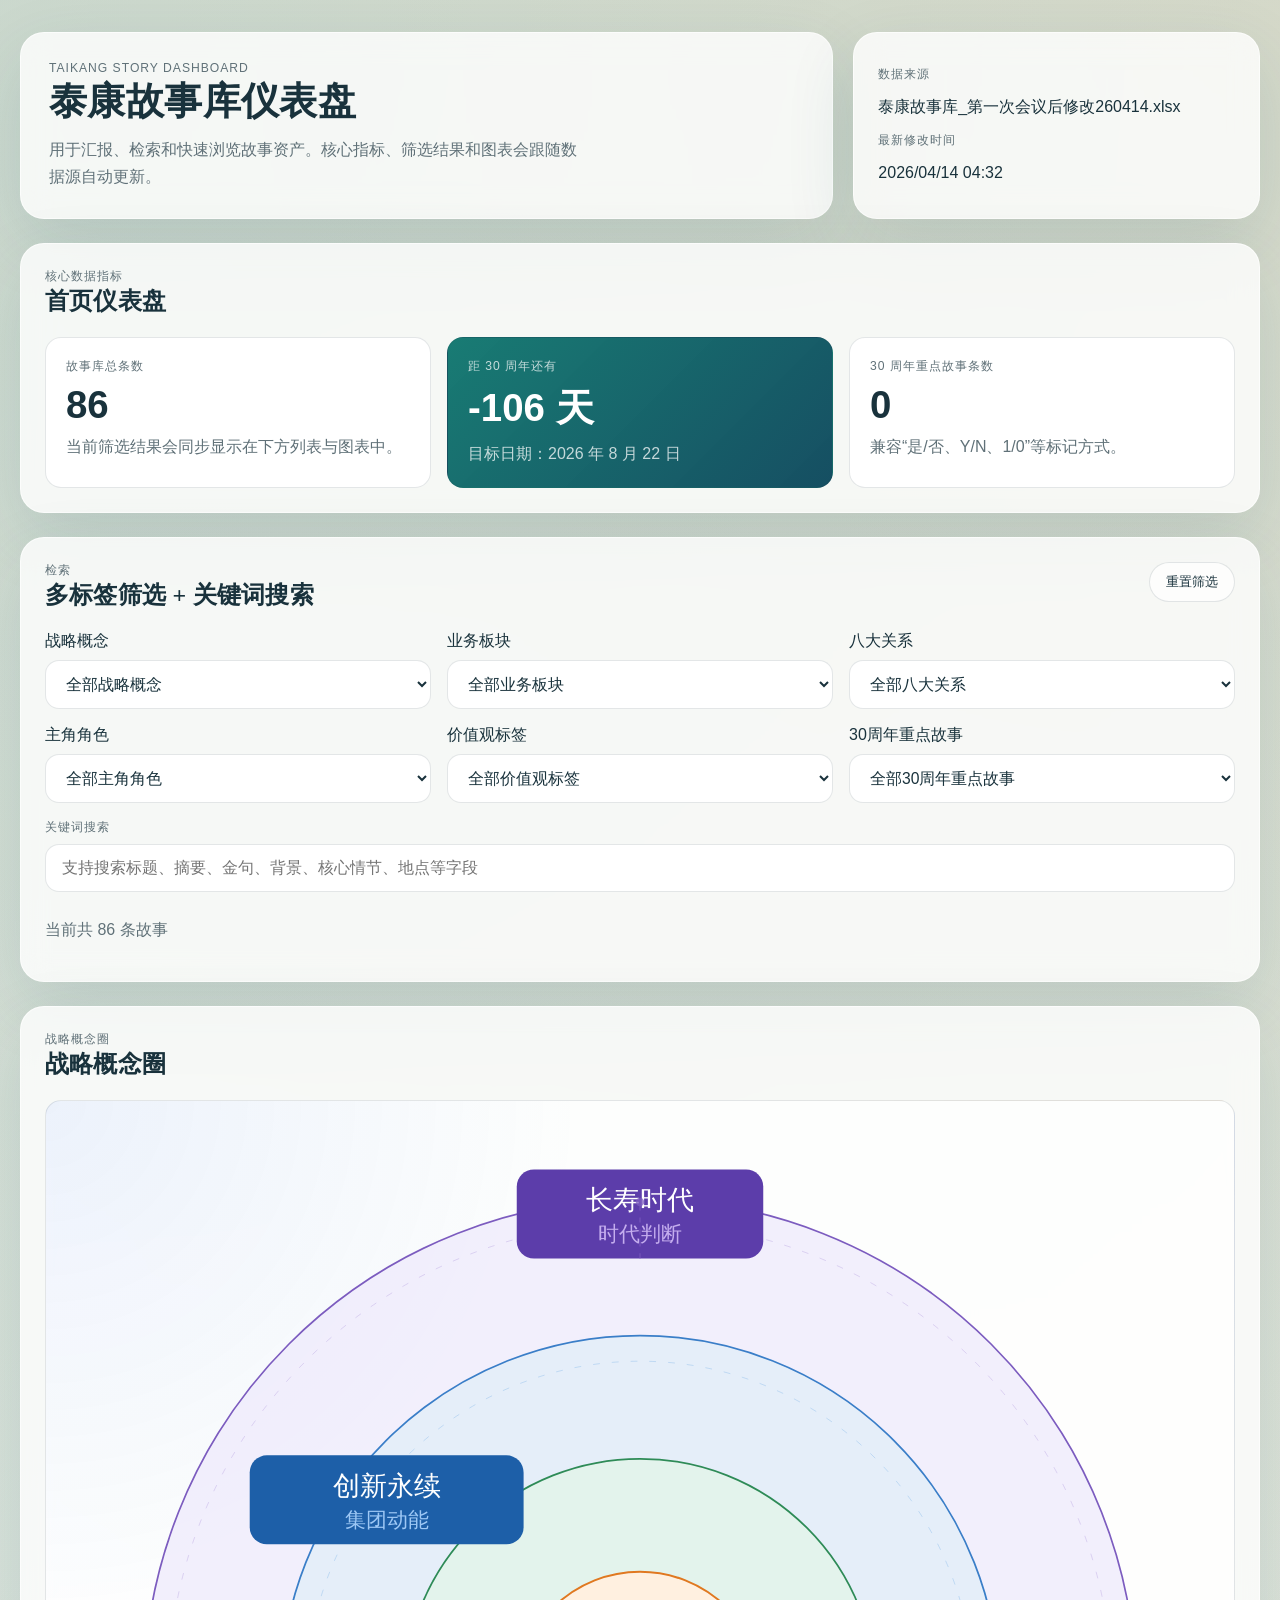
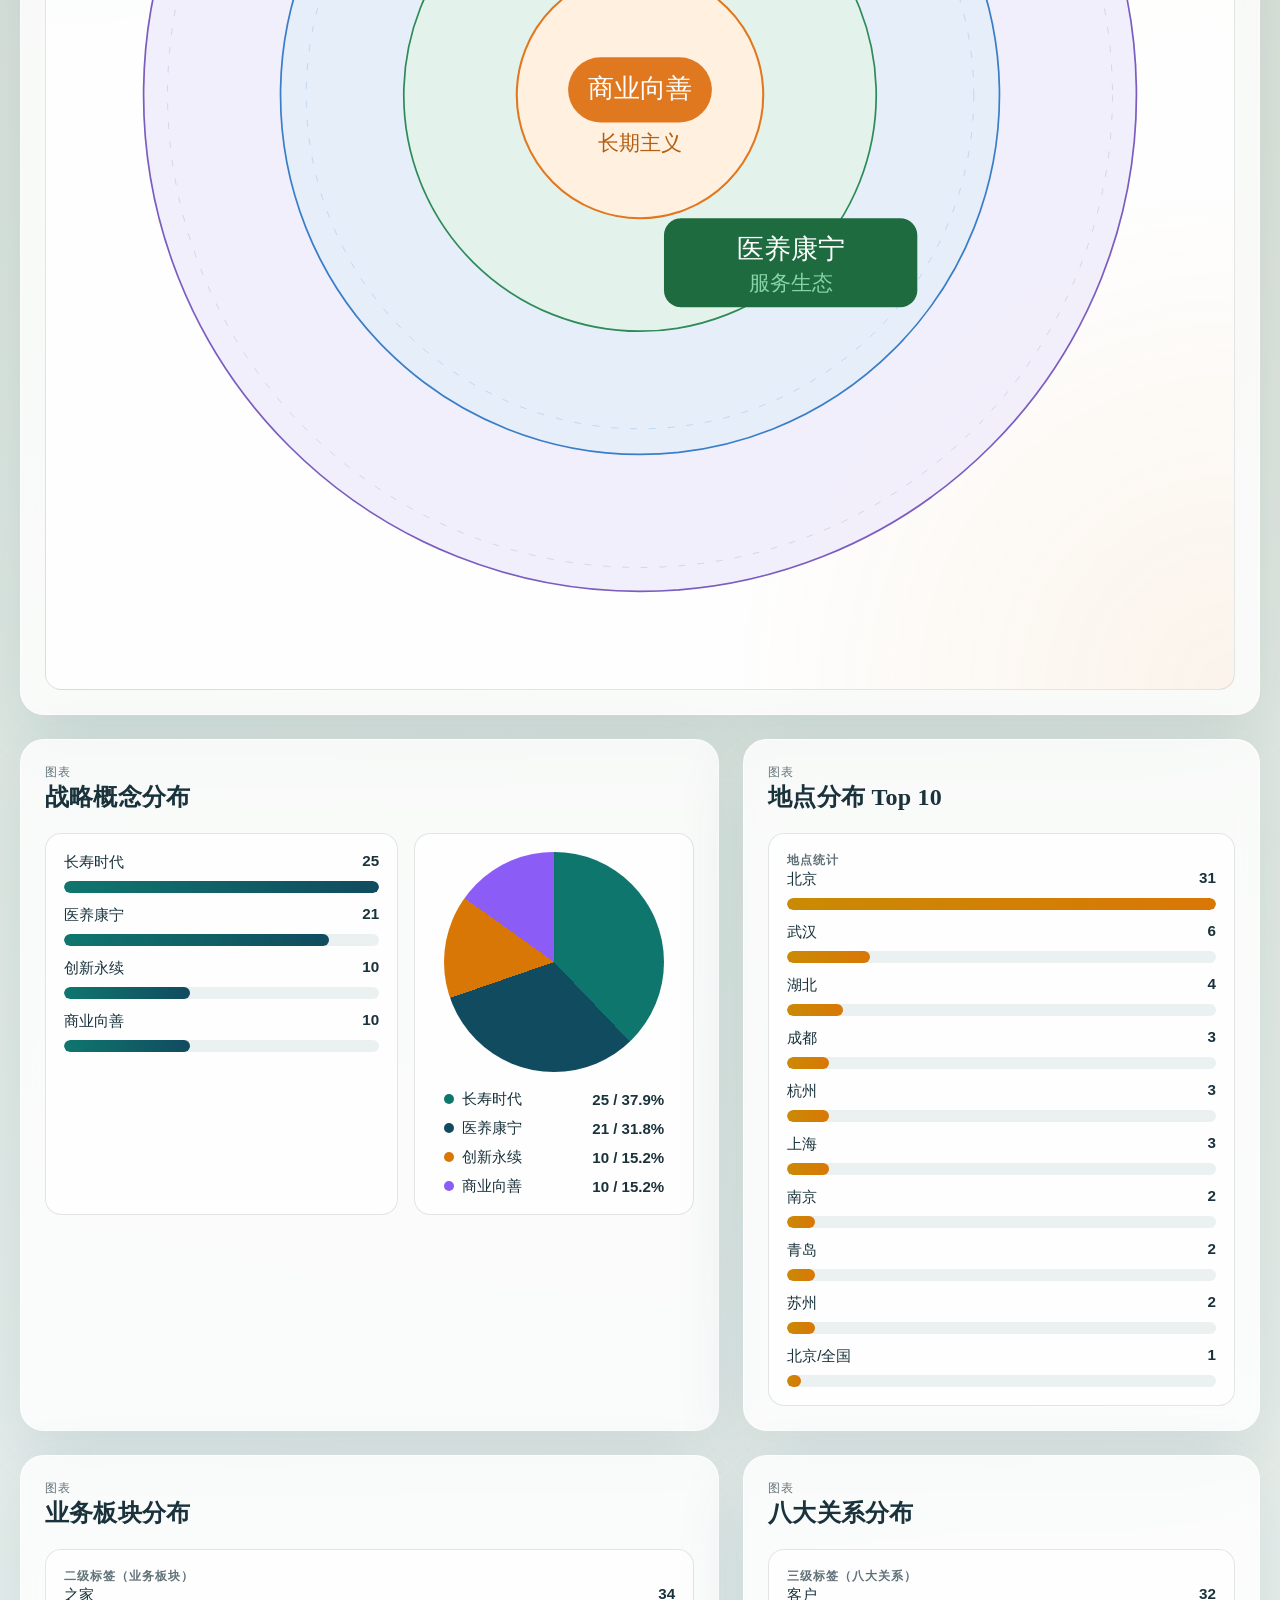
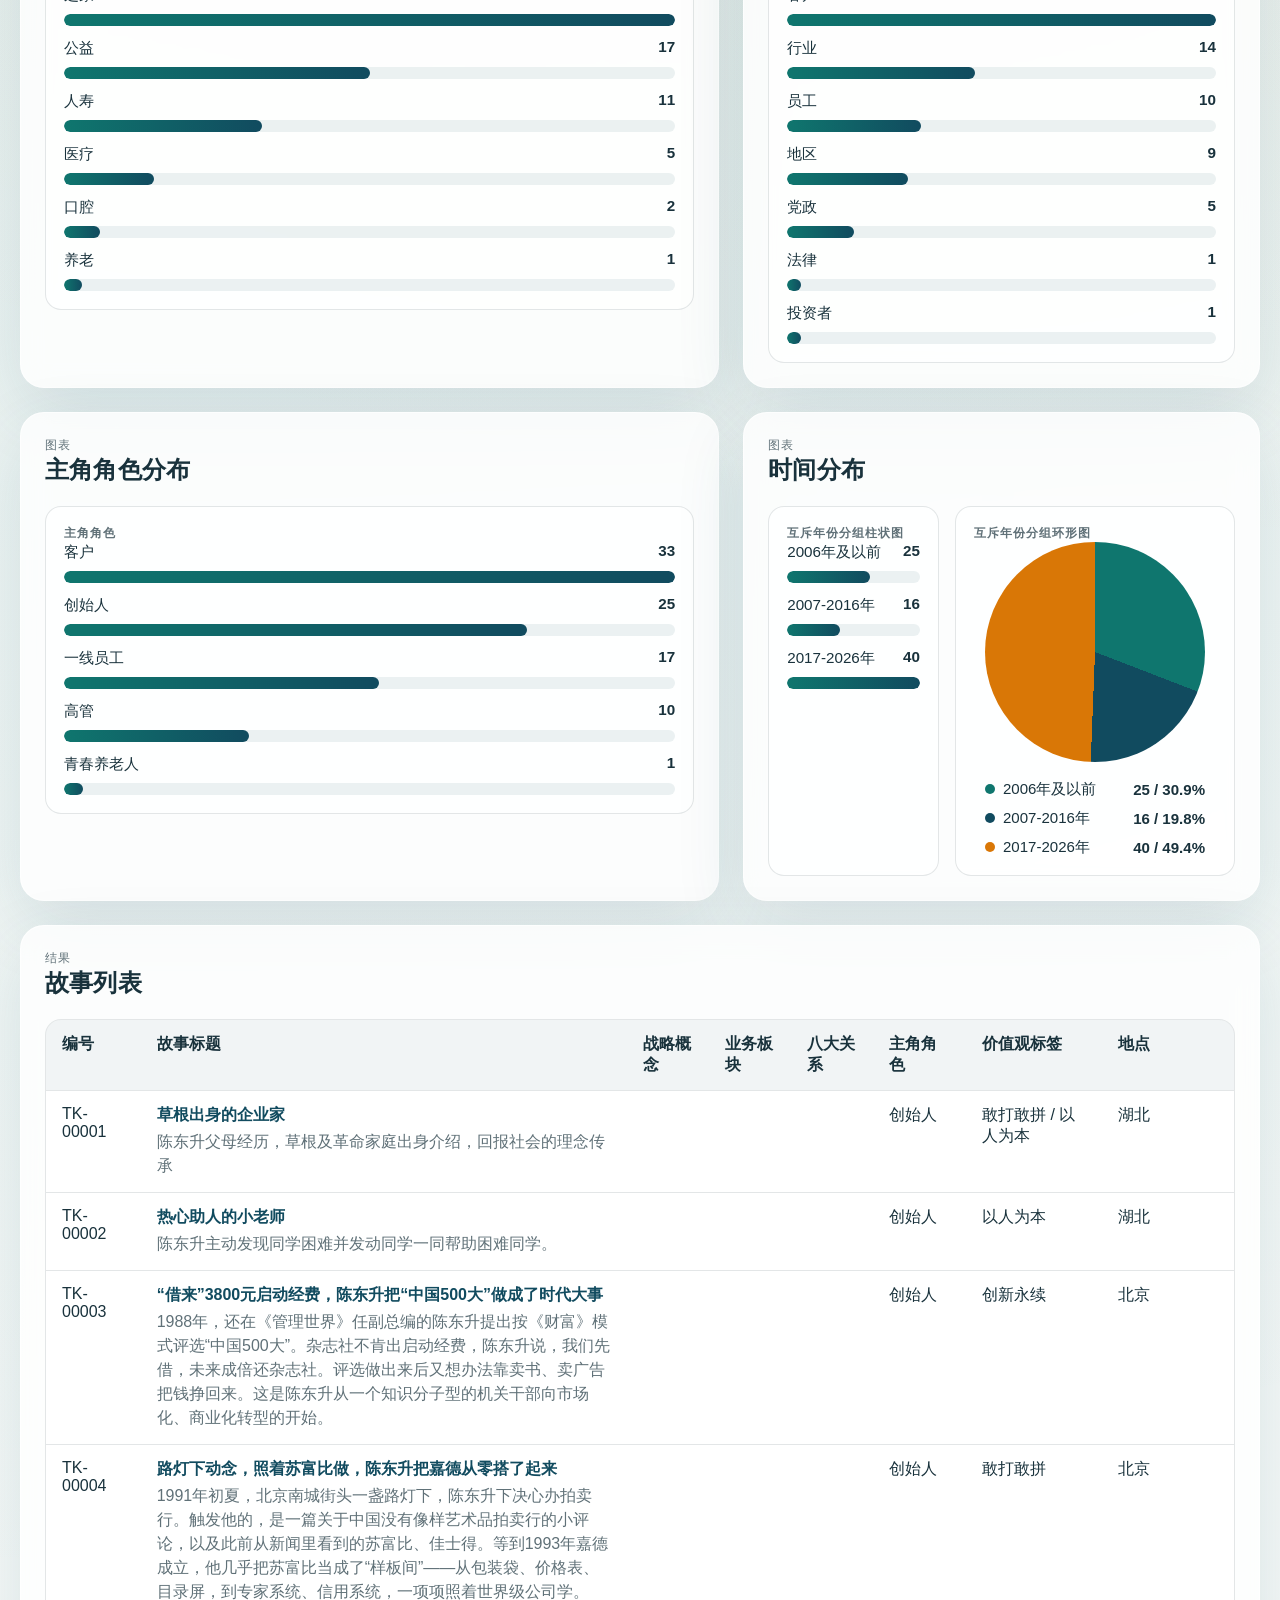
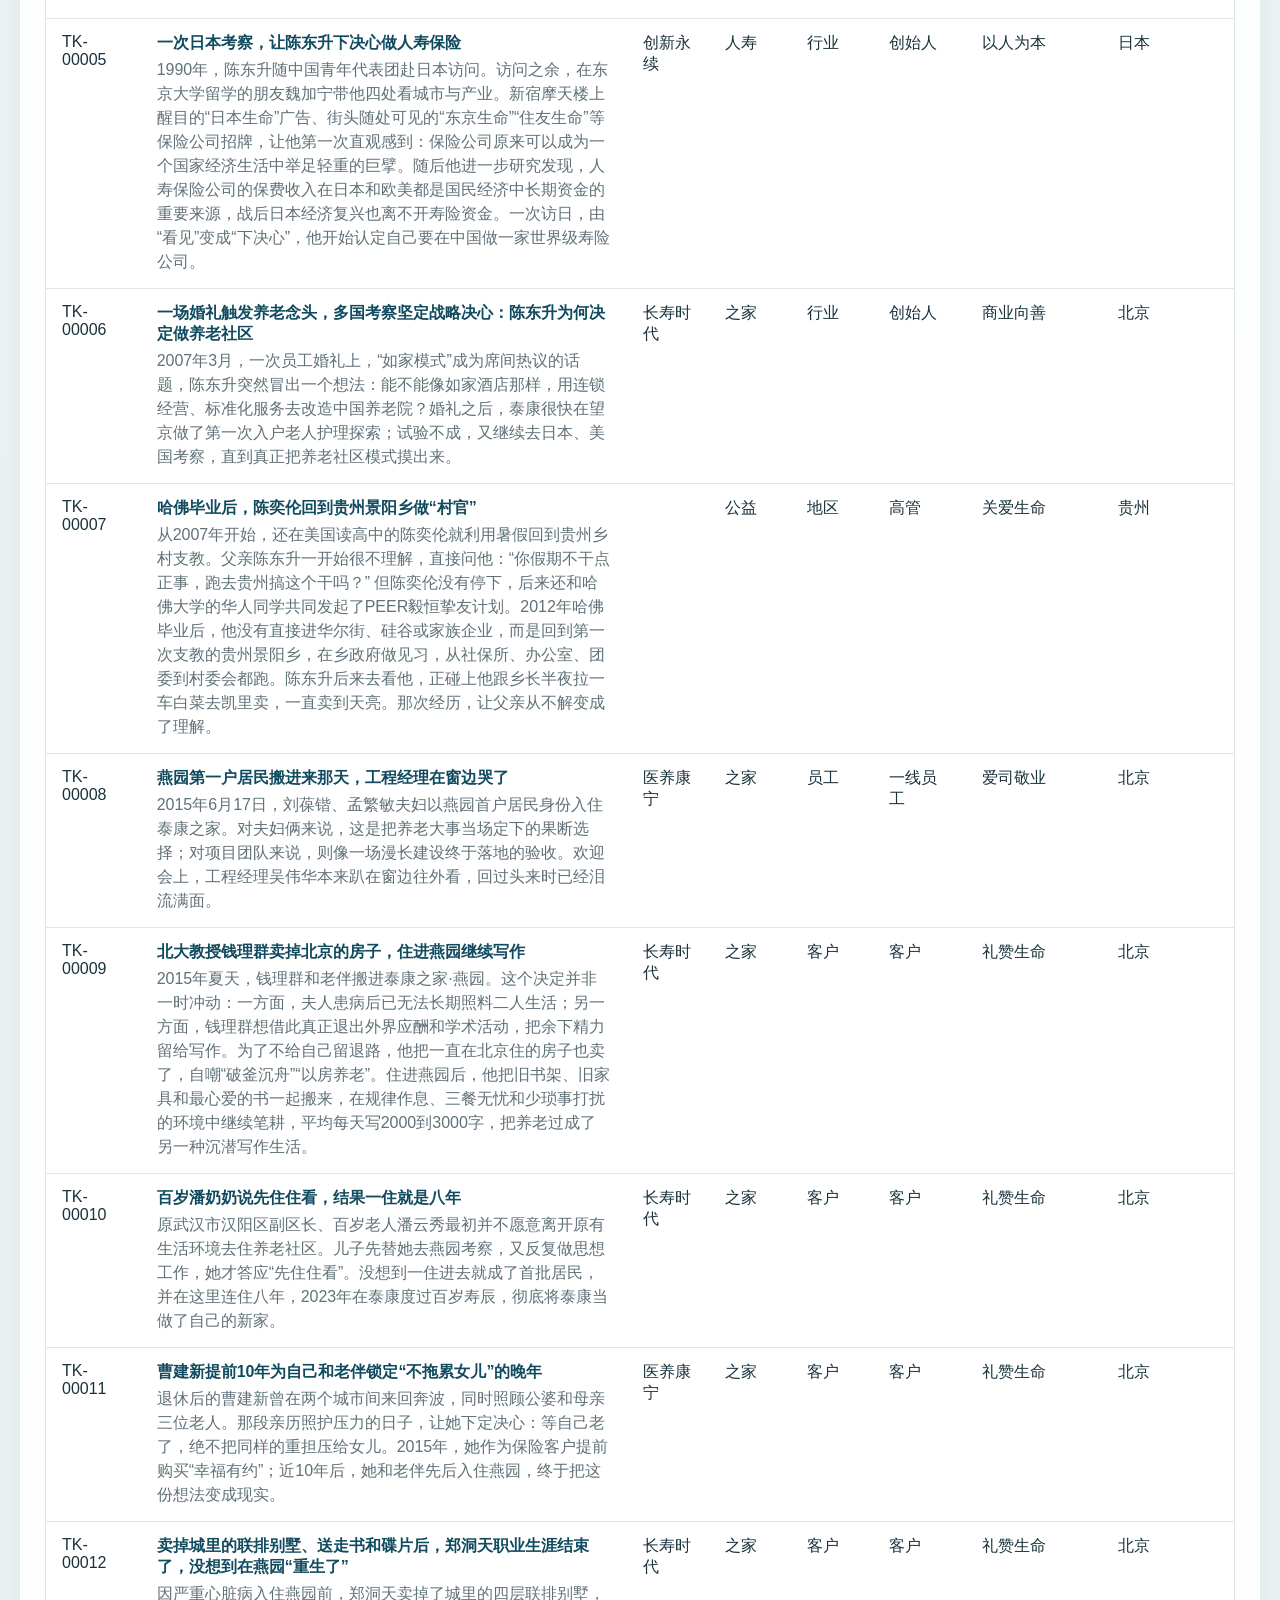
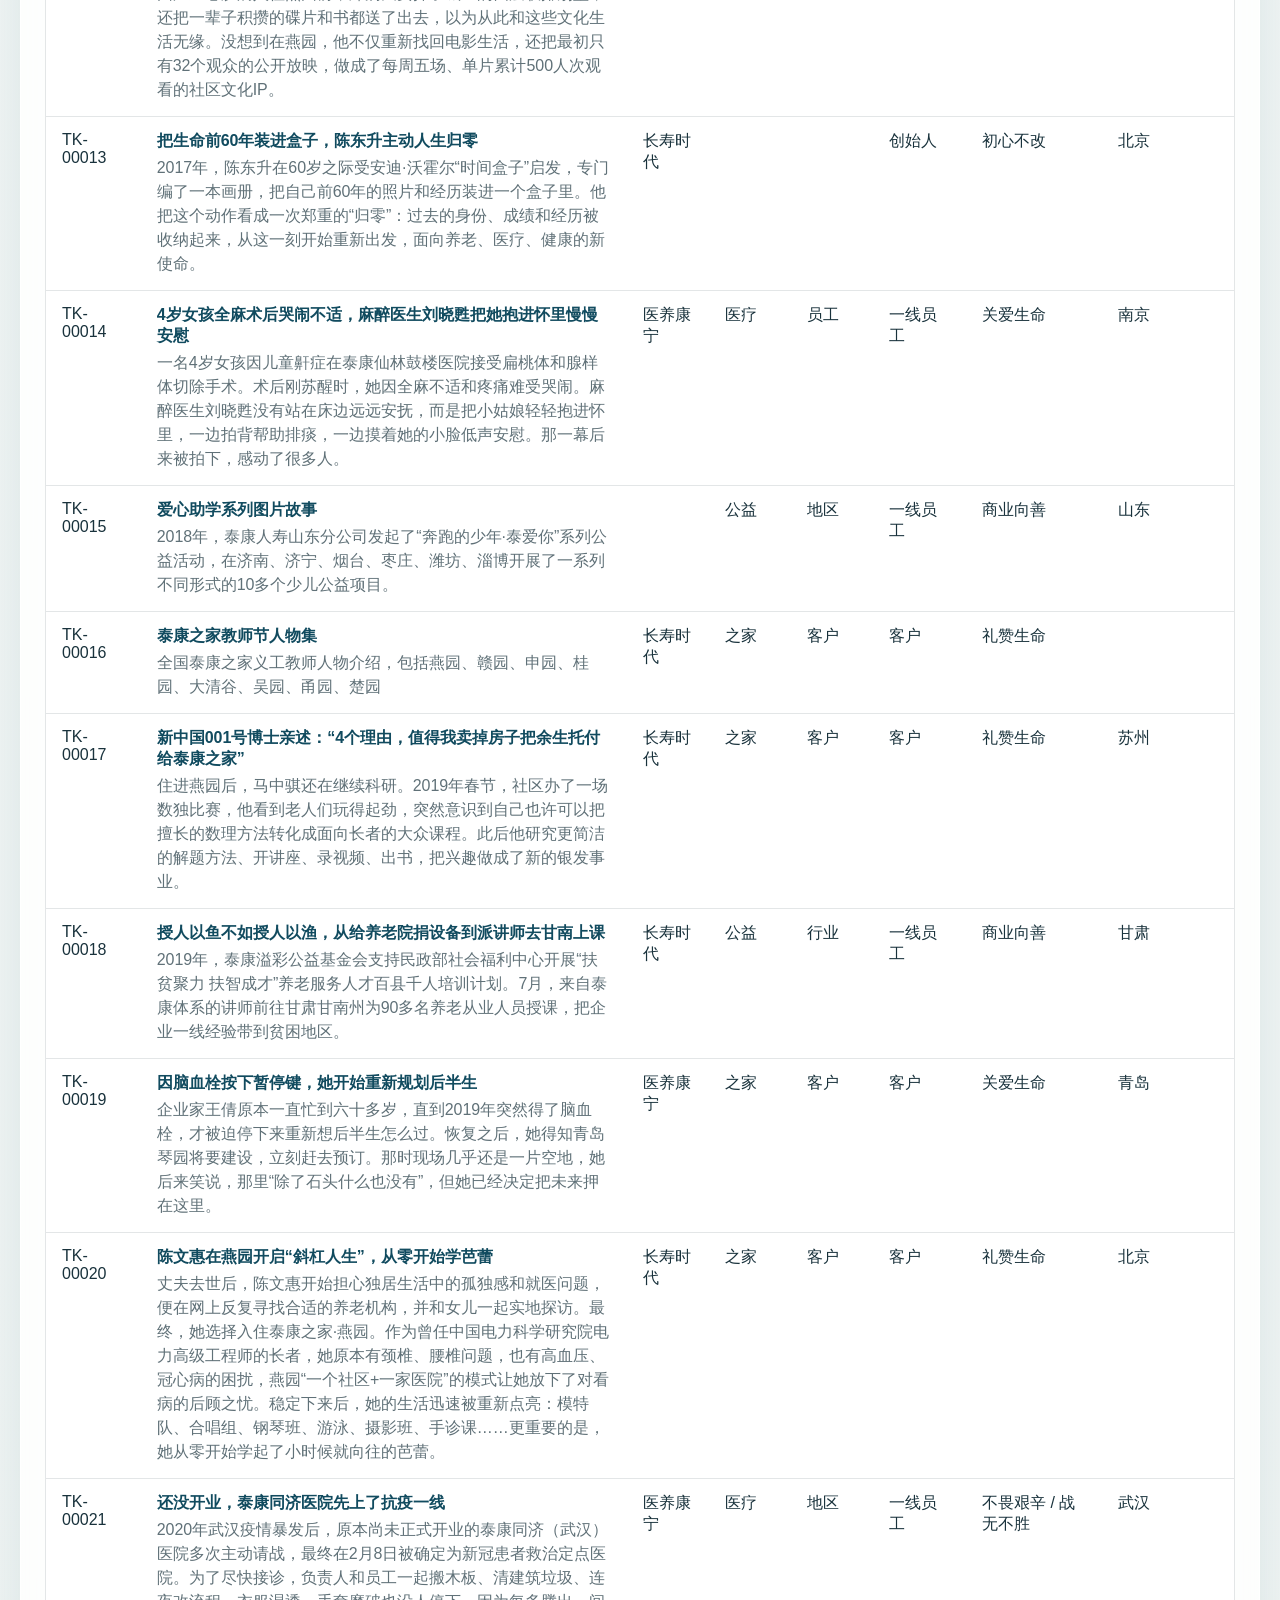
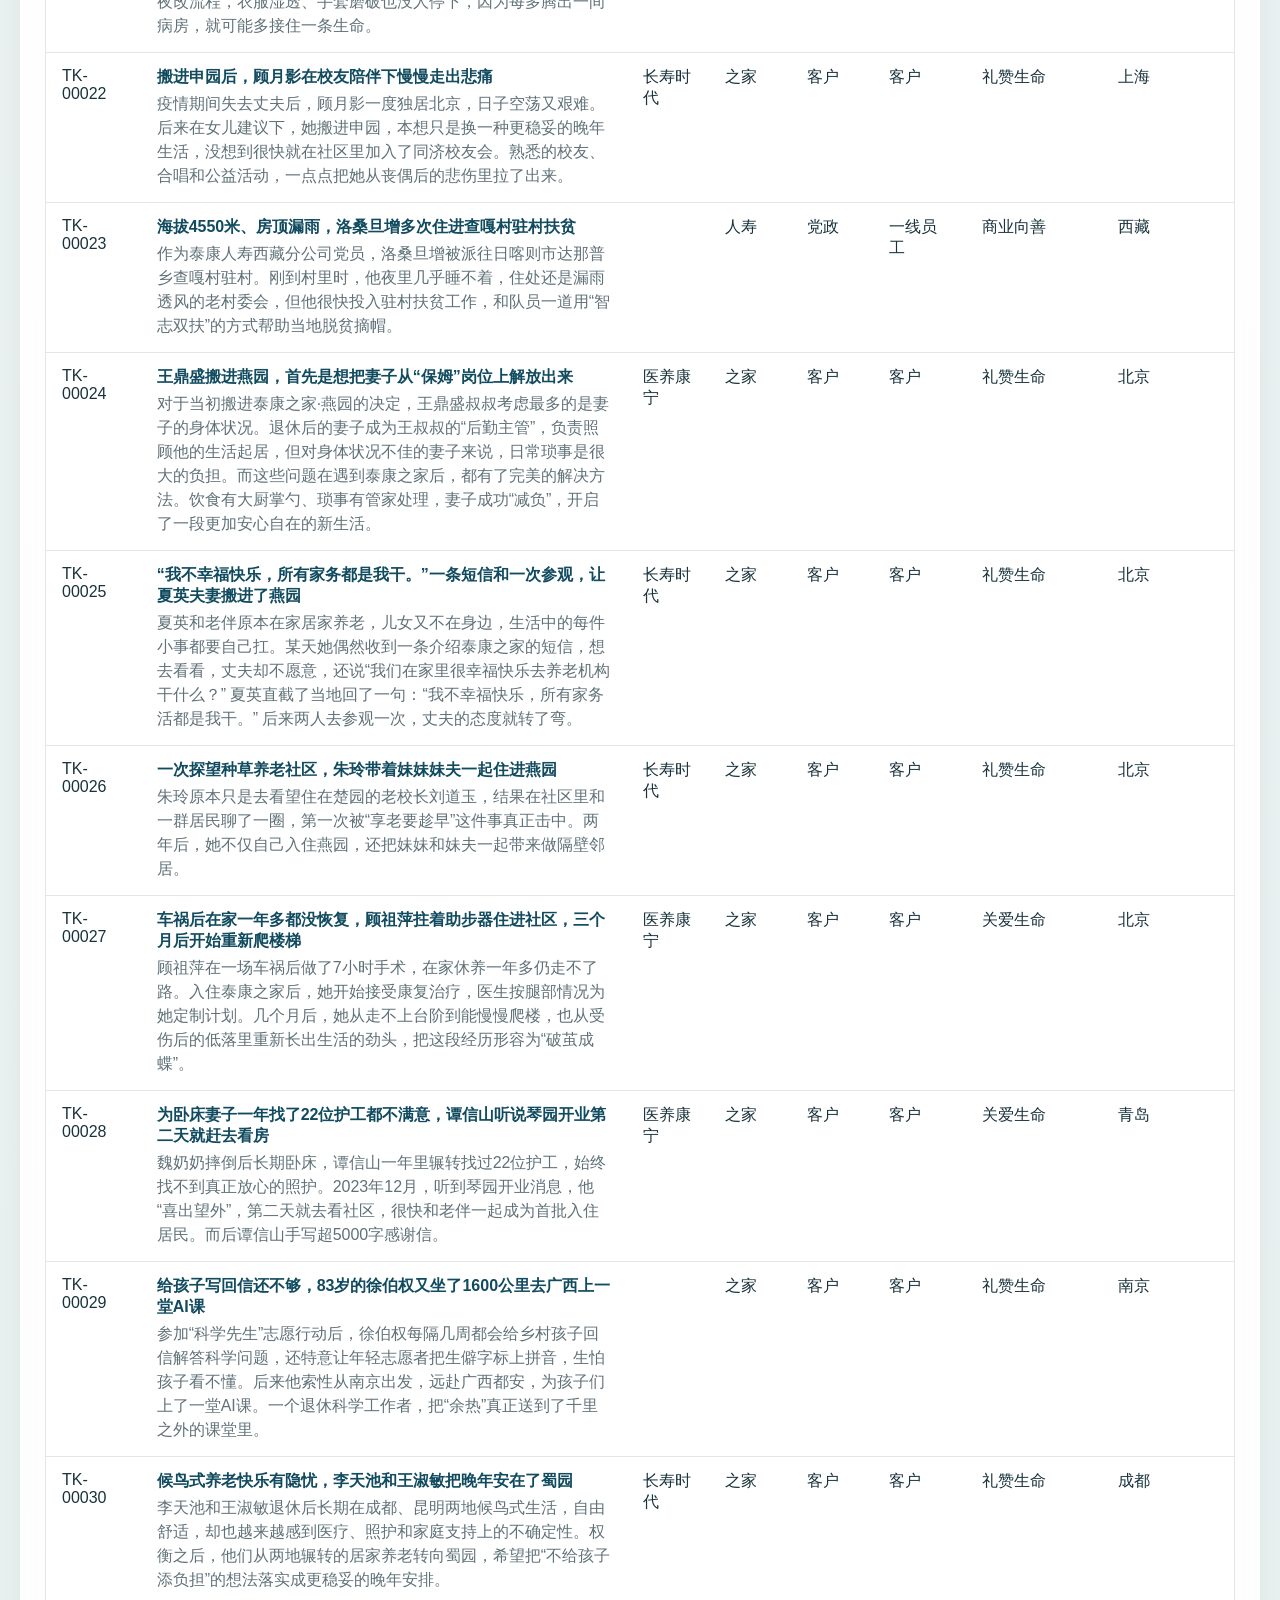
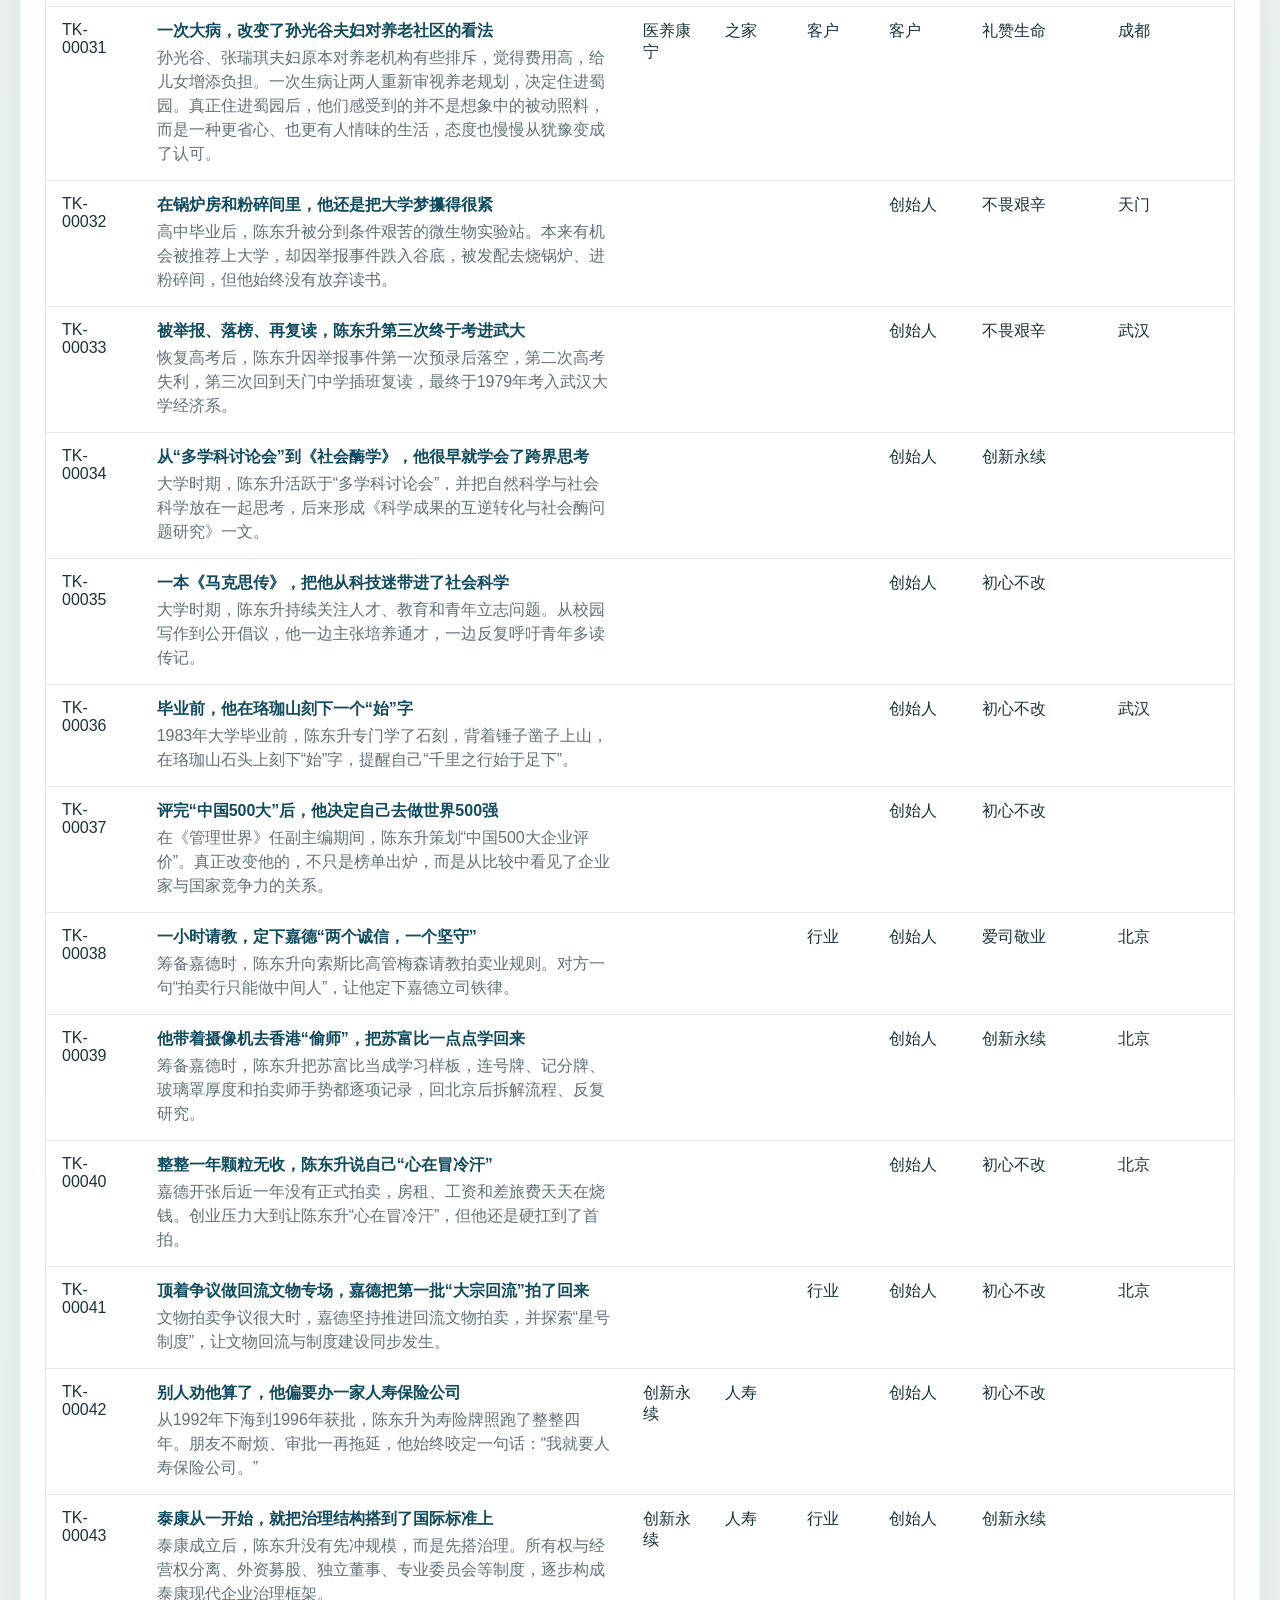
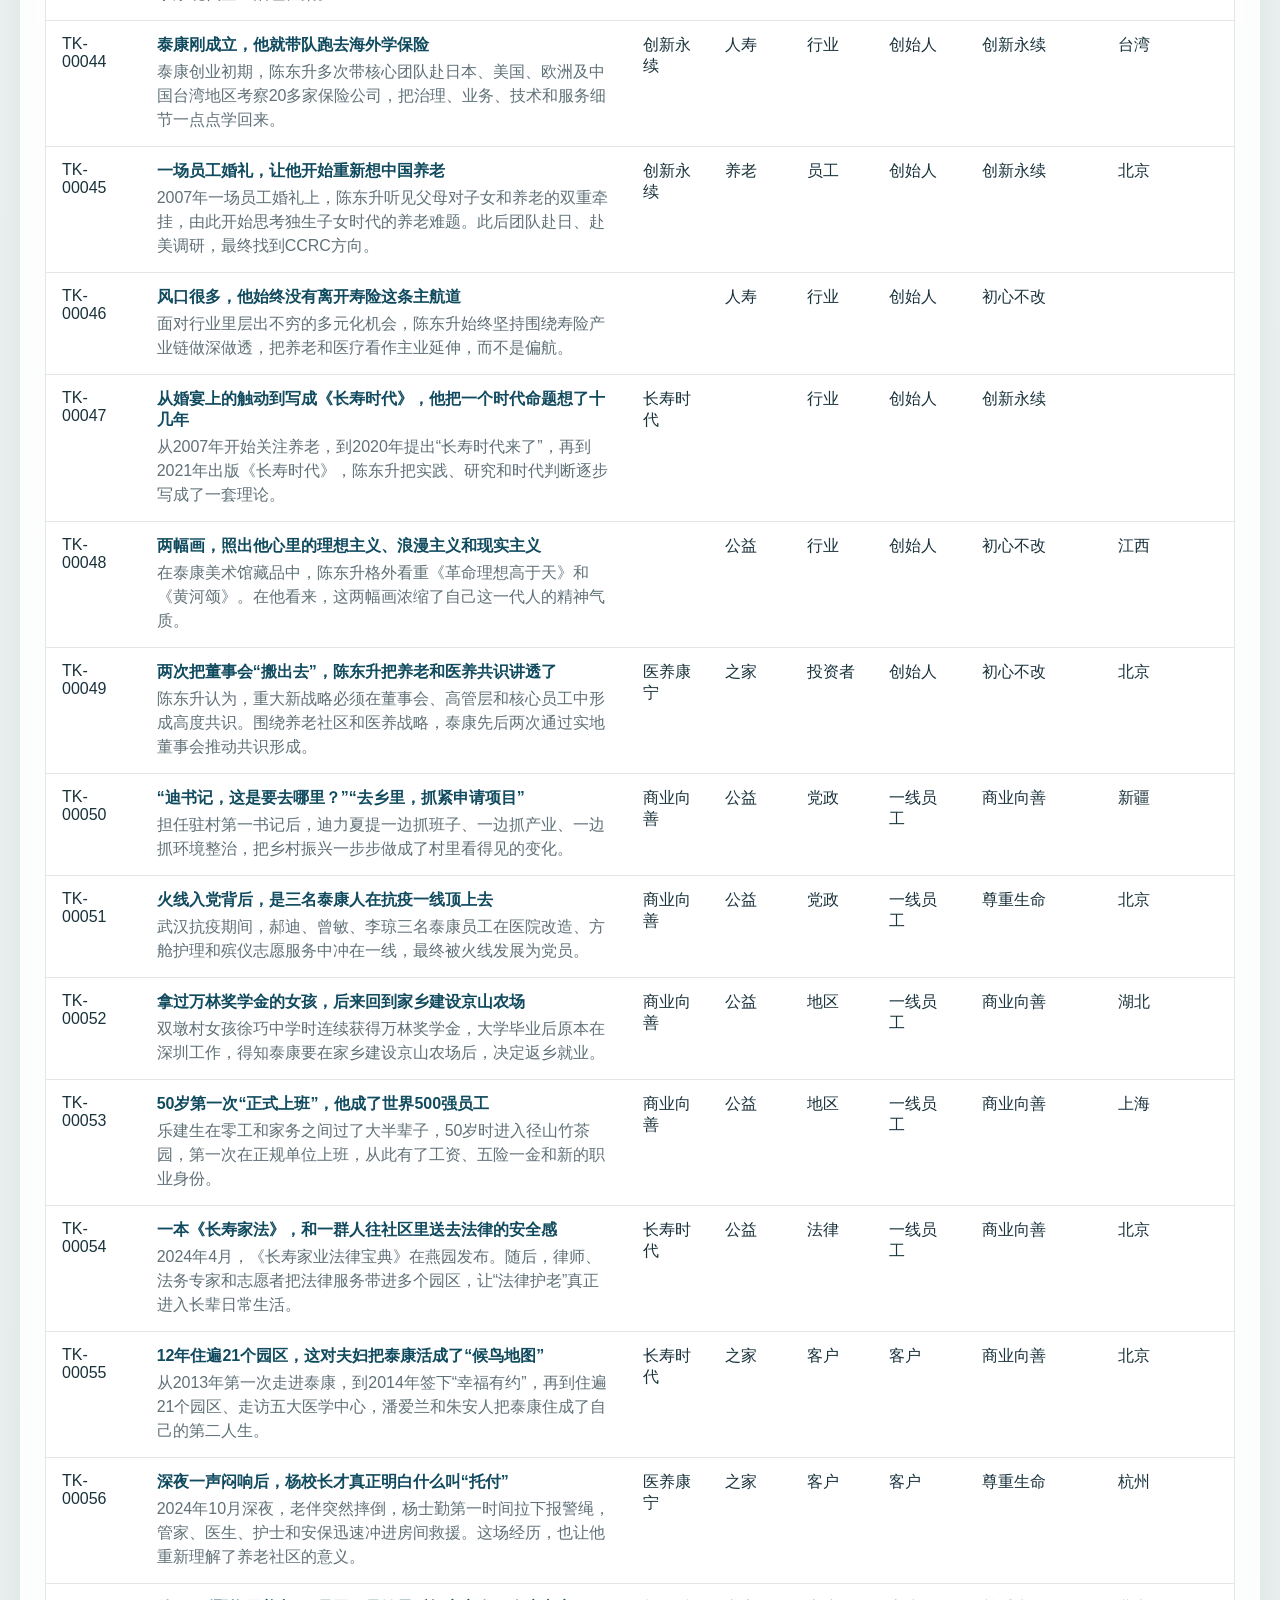
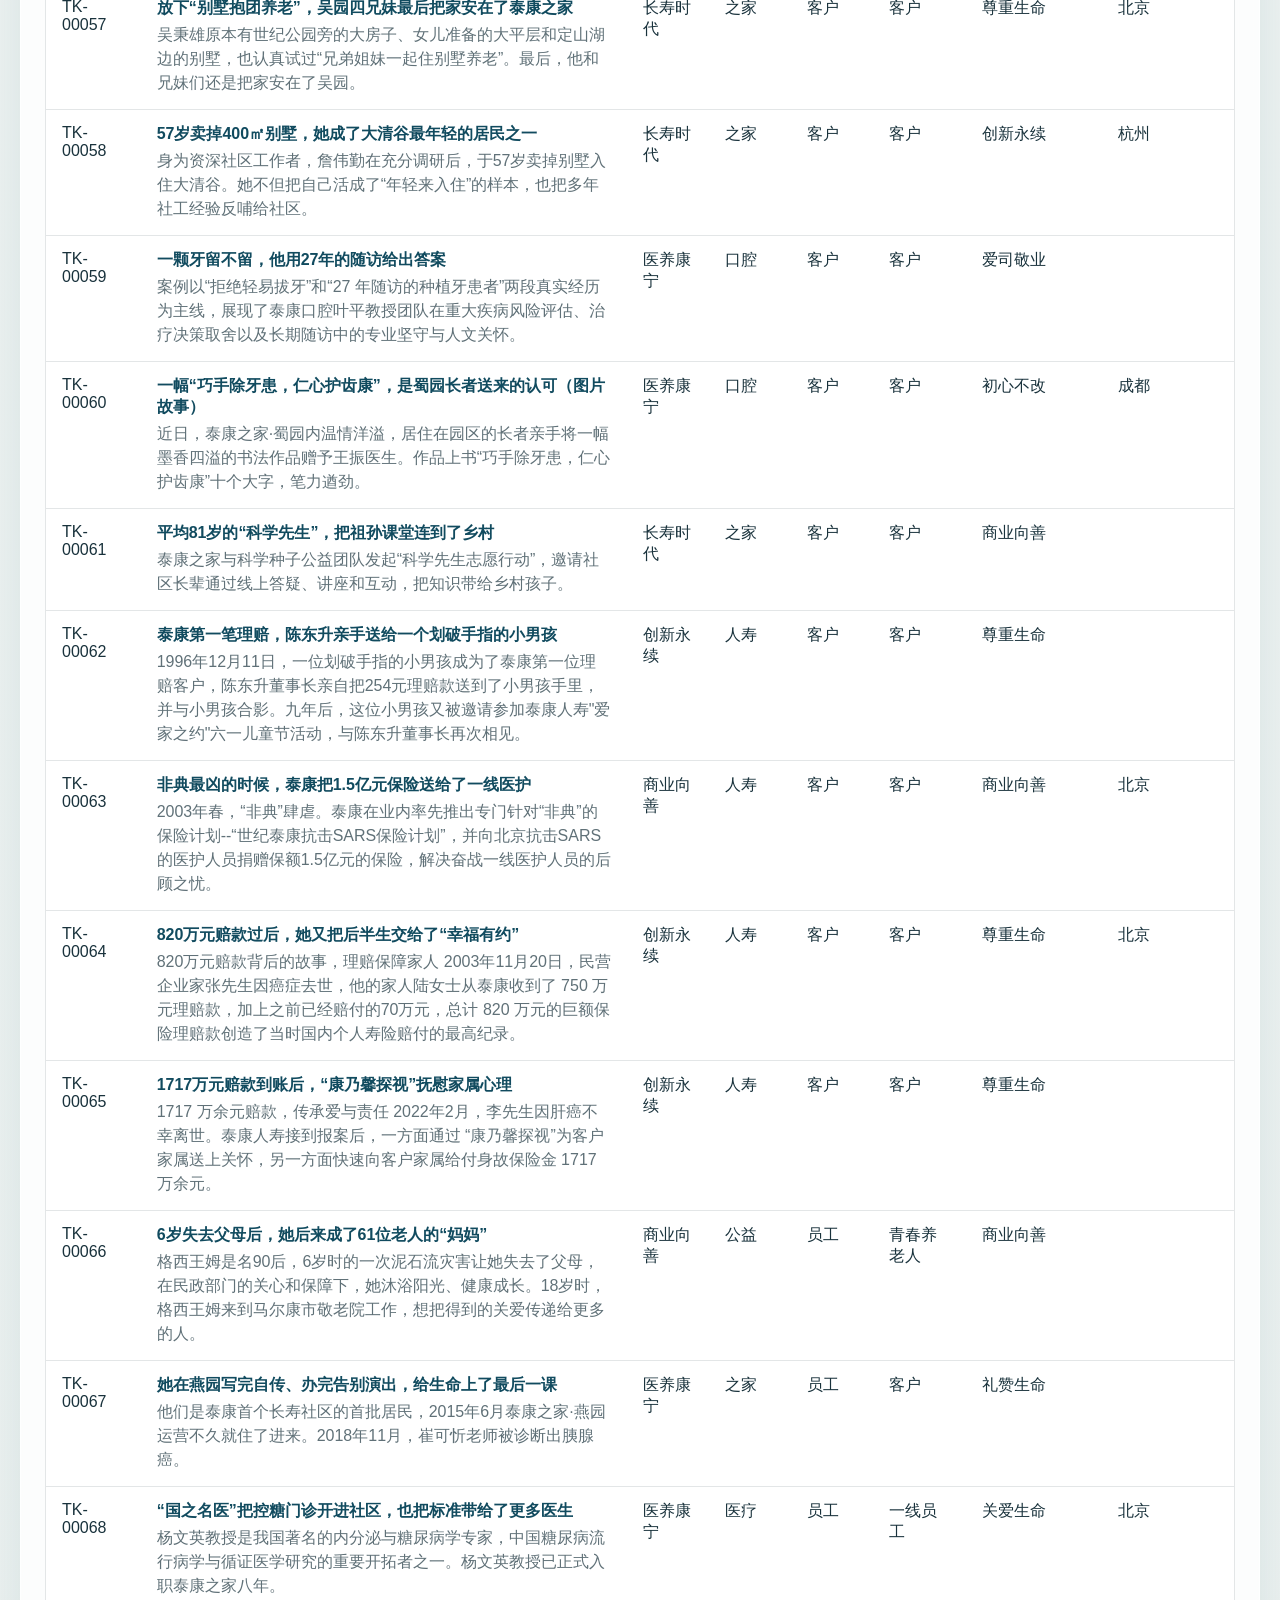
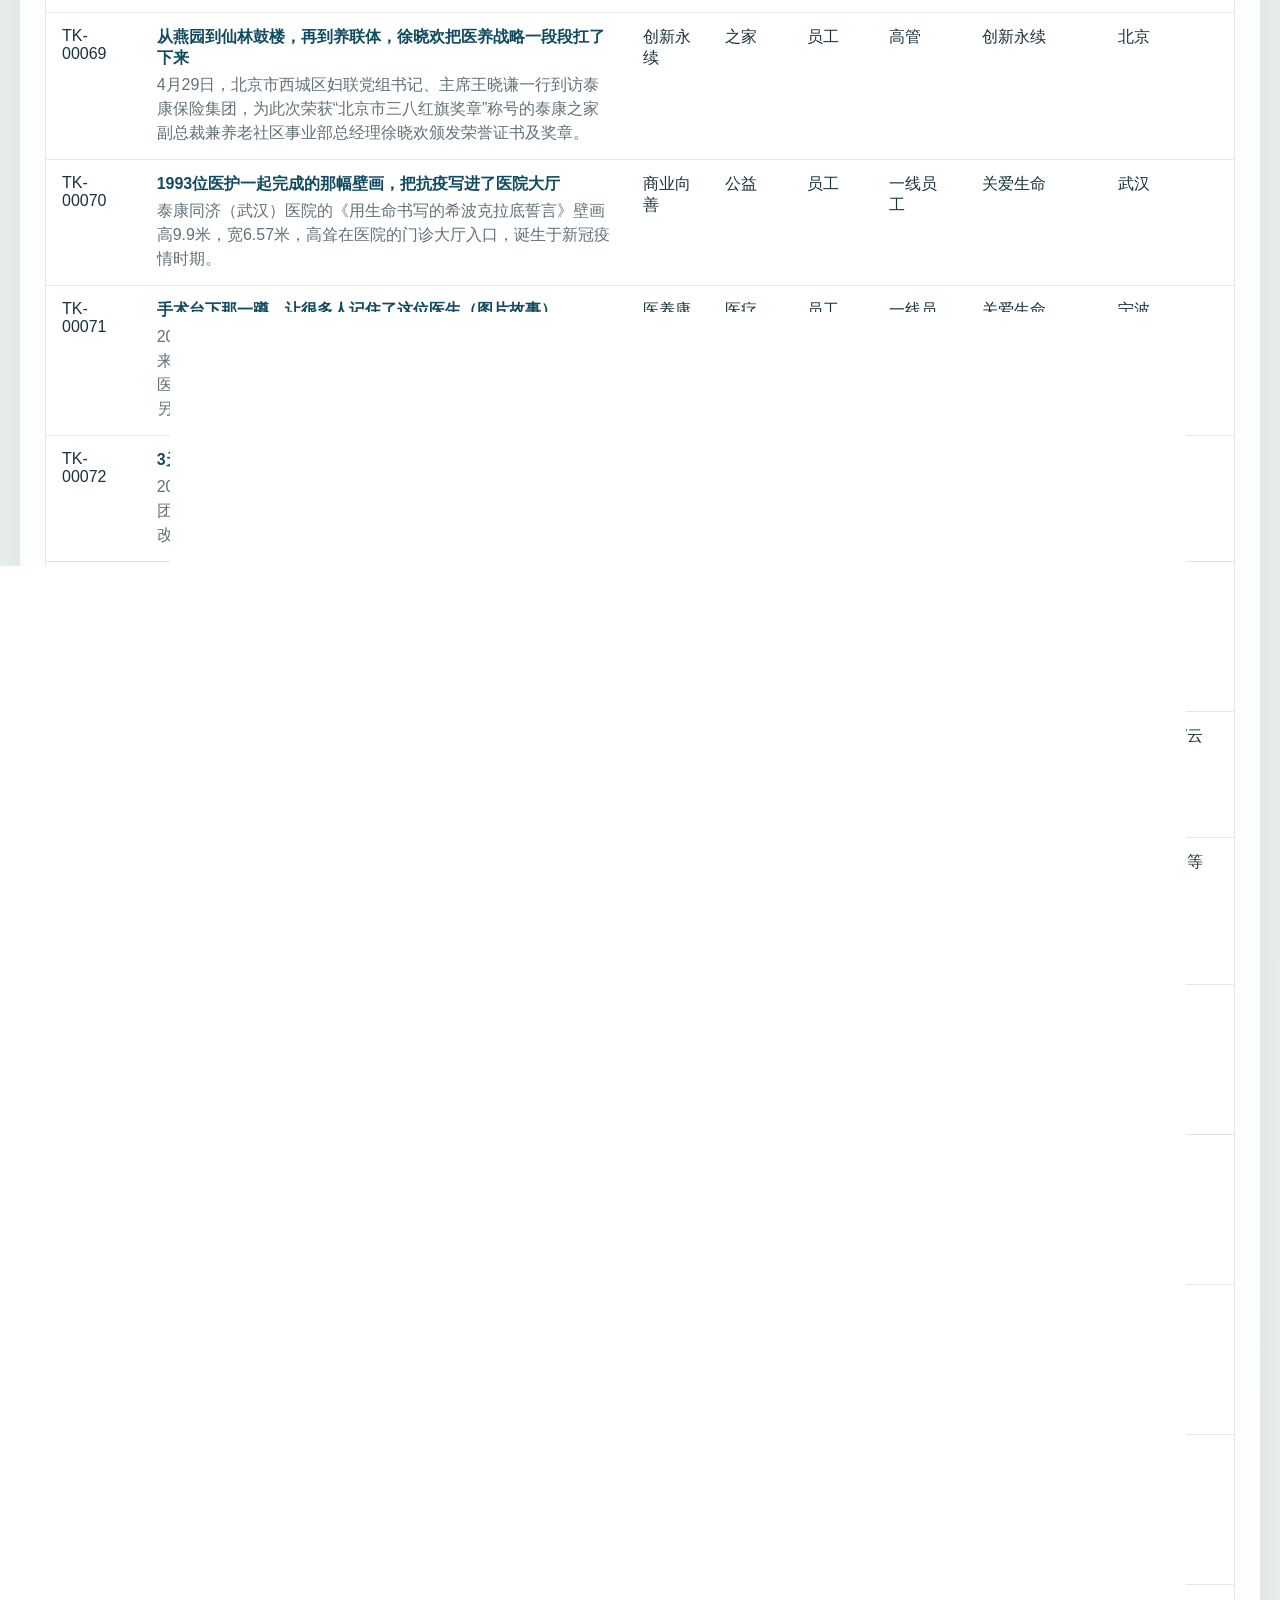
==== index.html @ 00c8a816 "Update story data and strategy ring graphic" ====
<!doctype html>
<html lang="zh-CN">
  <head>
    <meta charset="utf-8" />
    <meta name="viewport" content="width=device-width, initial-scale=1" />
    <title>泰康故事库仪表盘</title>
    <link rel="stylesheet" href="./assets/styles.css" />
  </head>
  <body>
    <div class="page-shell">
      <header class="hero">
        <div class="hero-copy">
          <p class="eyebrow">TaiKang Story Dashboard</p>
          <h1>泰康故事库仪表盘</h1>
          <p class="hero-text">
            用于汇报、检索和快速浏览故事资产。核心指标、筛选结果和图表会跟随数据源自动更新。
          </p>
        </div>
        <div class="hero-meta card">
          <p class="meta-label">数据来源</p>
          <p class="meta-value" id="source-file">-</p>
          <p class="meta-label">最新修改时间</p>
          <p class="meta-value" id="generated-at">-</p>
        </div>
      </header>

      <main class="layout">
        <section class="panel">
          <div class="section-head">
            <div>
              <p class="section-kicker">核心数据指标</p>
              <h2>首页仪表盘</h2>
            </div>
          </div>
          <div class="metrics-grid">
            <article class="metric-card">
              <p class="metric-label">故事库总条数</p>
              <p class="metric-value" id="metric-total">0</p>
              <p class="metric-footnote">当前筛选结果会同步显示在下方列表与图表中。</p>
            </article>
            <article class="metric-card accent-card">
              <p class="metric-label">距 30 周年还有</p>
              <p class="metric-value" id="metric-countdown">0</p>
              <p class="metric-footnote">目标日期：2026 年 8 月 22 日</p>
            </article>
            <article class="metric-card">
              <p class="metric-label">30 周年重点故事条数</p>
              <p class="metric-value" id="metric-key-stories">0</p>
              <p class="metric-footnote">兼容“是/否、Y/N、1/0”等标记方式。</p>
            </article>
          </div>
        </section>

        <section class="panel">
          <div class="section-head">
            <div>
              <p class="section-kicker">检索</p>
              <h2>多标签筛选 + 关键词搜索</h2>
            </div>
            <button class="ghost-button" id="reset-filters" type="button">重置筛选</button>
          </div>
          <div class="filters-grid" id="filters-grid"></div>
          <label class="search-box" for="keyword-input">
            <span>关键词搜索</span>
            <input
              id="keyword-input"
              type="search"
              placeholder="支持搜索标题、摘要、金句、背景、核心情节、地点等字段"
            />
          </label>
          <div class="result-bar">
            <p id="result-summary">共 0 条</p>
          </div>
        </section>

        <section class="panel strategy-ring-panel">
          <div class="section-head">
            <div>
              <p class="section-kicker">战略概念圈</p>
              <h2>战略概念圈</h2>
            </div>
          </div>
          <div class="strategy-ring-wrap">
            <img class="strategy-ring-svg" src="./assets/longevity_strategy_rings_v7.svg" alt="泰康战略概念圈" />
          </div>
        </section>

        <section class="analysis-layout">
          <article class="panel">
            <div class="section-head">
              <div>
                <p class="section-kicker">图表</p>
                <h2>战略概念分布</h2>
              </div>
            </div>
            <div class="chart-stack">
              <div class="chart-card">
                <div id="strategic-bar-chart" class="bar-chart"></div>
              </div>
              <div class="chart-card">
                <div id="strategic-pie-chart" class="pie-chart"></div>
              </div>
            </div>
          </article>

          <article class="panel">
            <div class="section-head">
              <div>
                <p class="section-kicker">图表</p>
                <h2>地点分布 Top 10</h2>
              </div>
            </div>
            <div class="chart-card">
              <h3>地点统计</h3>
              <div id="location-bar-chart" class="bar-chart"></div>
            </div>
          </article>

          <article class="panel">
            <div class="section-head">
              <div>
                <p class="section-kicker">图表</p>
                <h2>业务板块分布</h2>
              </div>
            </div>
            <div class="chart-card">
              <h3>二级标签（业务板块）</h3>
              <div id="business-bar-chart" class="bar-chart"></div>
            </div>
          </article>

          <article class="panel">
            <div class="section-head">
              <div>
                <p class="section-kicker">图表</p>
                <h2>八大关系分布</h2>
              </div>
            </div>
            <div class="chart-card">
              <h3>三级标签（八大关系）</h3>
              <div id="relation-bar-chart" class="bar-chart"></div>
            </div>
          </article>

          <article class="panel">
            <div class="section-head">
              <div>
                <p class="section-kicker">图表</p>
                <h2>主角角色分布</h2>
              </div>
            </div>
            <div class="chart-card">
              <h3>主角角色</h3>
              <div id="role-bar-chart" class="bar-chart"></div>
            </div>
          </article>

          <article class="panel">
            <div class="section-head">
              <div>
                <p class="section-kicker">图表</p>
                <h2>时间分布</h2>
              </div>
            </div>
            <div class="chart-stack">
              <div class="chart-card">
                <h3>互斥年份分组柱状图</h3>
                <div id="time-bar-chart" class="bar-chart"></div>
              </div>
              <div class="chart-card">
                <h3>互斥年份分组环形图</h3>
                <div id="time-pie-chart" class="pie-chart"></div>
              </div>
            </div>
          </article>
        </section>

        <section class="panel">
          <div class="section-head">
            <div>
              <p class="section-kicker">结果</p>
              <h2>故事列表</h2>
            </div>
          </div>
          <div class="table-wrap">
            <table>
              <thead>
                <tr>
                  <th>编号</th>
                  <th>故事标题</th>
                  <th>战略概念</th>
                  <th>业务板块</th>
                  <th>八大关系</th>
                  <th>主角角色</th>
                  <th>价值观标签</th>
                  <th>地点</th>
                </tr>
              </thead>
              <tbody id="story-table-body"></tbody>
            </table>
          </div>
        </section>
      </main>
    </div>

    <script src="./data/story-data.js"></script>
    <script src="./assets/app.js"></script>
  </body>
</html>
---- assets/styles.css ----
:root {
  --bg: #eef3f1;
  --panel: rgba(255, 255, 255, 0.8);
  --panel-strong: #ffffff;
  --ink: #19323c;
  --muted: #607178;
  --line: rgba(25, 50, 60, 0.12);
  --brand: #0f766e;
  --brand-deep: #114b5f;
  --accent: #d97706;
  --soft-blue: #dbeafe;
  --soft-blue-line: #2563eb;
  --soft-blue-text: #163c7a;
  --soft-green: #dff4ec;
  --soft-green-line: #0f766e;
  --soft-green-text: #0a5b54;
  --soft-indigo: #ede9fe;
  --soft-indigo-line: #6d28d9;
  --soft-indigo-text: #4c1d95;
  --soft-amber: #fce8c7;
  --soft-amber-line: #b45309;
  --soft-amber-text: #7c3f05;
  --ring-line: rgba(25, 50, 60, 0.36);
  --shadow: 0 24px 70px rgba(17, 75, 95, 0.12);
  --radius: 24px;
  --radius-sm: 16px;
  --max: 1320px;
}

* {
  box-sizing: border-box;
}

body {
  margin: 0;
  font-family: "PingFang SC", "Noto Sans SC", "Microsoft YaHei", sans-serif;
  color: var(--ink);
  background:
    radial-gradient(circle at top left, rgba(15, 118, 110, 0.18), transparent 28%),
    radial-gradient(circle at top right, rgba(217, 119, 6, 0.14), transparent 22%),
    linear-gradient(180deg, #f7faf9 0%, var(--bg) 100%);
}

.page-shell {
  max-width: var(--max);
  margin: 0 auto;
  padding: 32px 20px 56px;
}

.hero {
  display: grid;
  grid-template-columns: minmax(0, 1.6fr) minmax(260px, 0.8fr);
  gap: 20px;
  margin-bottom: 24px;
}

.hero-copy,
.card,
.panel {
  backdrop-filter: blur(14px);
  background: var(--panel);
  border: 1px solid rgba(255, 255, 255, 0.65);
  box-shadow: var(--shadow);
  border-radius: var(--radius);
}

.hero-copy {
  padding: 28px;
}

.hero h1,
.section-head h2 {
  margin: 0;
  font-family: Georgia, "Times New Roman", serif;
  letter-spacing: 0.01em;
}

.hero h1 {
  font-size: clamp(2rem, 3vw, 3.6rem);
  line-height: 1.05;
  margin-top: 6px;
}

.eyebrow,
.section-kicker,
.meta-label,
.metric-label,
.chart-card h3,
.search-box span {
  text-transform: uppercase;
  letter-spacing: 0.08em;
  font-size: 0.76rem;
  color: var(--muted);
  margin: 0;
}

.hero-text {
  margin: 16px 0 0;
  max-width: 60ch;
  color: var(--muted);
  line-height: 1.65;
}

.hero-meta {
  padding: 24px;
  display: grid;
  align-content: center;
  gap: 12px;
}

.meta-value {
  margin: 0;
  font-size: 1rem;
  line-height: 1.55;
}

.layout,
.charts-grid,
.analysis-layout {
  display: grid;
  gap: 24px;
}

.panel {
  padding: 24px;
}

.section-head {
  display: flex;
  justify-content: space-between;
  gap: 12px;
  align-items: flex-start;
  margin-bottom: 20px;
}

.metrics-grid,
.filters-grid,
.chart-stack {
  display: grid;
  gap: 16px;
}

.metrics-grid {
  grid-template-columns: repeat(3, minmax(0, 1fr));
}

.metric-card {
  padding: 20px;
  border-radius: var(--radius-sm);
  background: var(--panel-strong);
  border: 1px solid var(--line);
}

.accent-card {
  background: linear-gradient(135deg, rgba(15, 118, 110, 0.96), rgba(17, 75, 95, 0.98));
  color: #fff;
}

.accent-card .metric-label,
.accent-card .metric-footnote {
  color: rgba(255, 255, 255, 0.75);
}

.metric-value {
  margin: 8px 0;
  font-size: clamp(2rem, 3vw, 3.2rem);
  font-weight: 700;
}

.metric-footnote {
  margin: 0;
  color: var(--muted);
  line-height: 1.55;
}

.filters-grid {
  grid-template-columns: repeat(3, minmax(0, 1fr));
}

.filter-field,
.search-box {
  display: grid;
  gap: 8px;
}

select,
input {
  width: 100%;
  border: 1px solid var(--line);
  border-radius: 14px;
  background: var(--panel-strong);
  color: var(--ink);
  padding: 14px 16px;
  font-size: 0.98rem;
  outline: none;
}

select:focus,
input:focus {
  border-color: rgba(15, 118, 110, 0.6);
  box-shadow: 0 0 0 4px rgba(15, 118, 110, 0.12);
}

.search-box {
  margin-top: 16px;
}

.ghost-button {
  border: 1px solid var(--line);
  background: rgba(255, 255, 255, 0.7);
  color: var(--ink);
  border-radius: 999px;
  padding: 10px 16px;
  cursor: pointer;
}

.result-bar {
  margin-top: 12px;
  display: flex;
  justify-content: space-between;
  align-items: center;
  color: var(--muted);
}

.tag-toolbar {
  display: grid;
  gap: 10px;
  justify-items: end;
}

.toolbar-actions {
  display: flex;
  gap: 10px;
  flex-wrap: wrap;
  justify-content: flex-end;
}

.toolbar-note {
  margin: 0;
  color: var(--muted);
  font-size: 0.92rem;
}

.charts-grid,
.analysis-layout {
  grid-template-columns: 1.15fr 0.85fr;
}

.chart-stack {
  grid-template-columns: minmax(0, 1.2fr) minmax(280px, 0.8fr);
}

.chart-card {
  border: 1px solid var(--line);
  border-radius: var(--radius-sm);
  padding: 18px;
  background: rgba(255, 255, 255, 0.7);
}

.strategy-ring-panel {
  overflow: hidden;
}

.strategy-ring-wrap {
  border: 1px solid var(--line);
  border-radius: var(--radius-sm);
  background:
    radial-gradient(circle at top left, rgba(37, 99, 235, 0.08), transparent 32%),
    radial-gradient(circle at bottom right, rgba(217, 119, 6, 0.08), transparent 30%),
    rgba(255, 255, 255, 0.76);
  padding: 12px;
}

.strategy-ring-svg {
  width: 100%;
  height: auto;
  display: block;
  font-family: "PingFang SC", "Noto Sans SC", "Microsoft YaHei", sans-serif;
}

.strategy-ring-svg text {
  letter-spacing: 0.01em;
}

.ring-age {
  fill: var(--soft-blue);
  stroke: var(--soft-blue-line);
  stroke-width: 1;
}

.ring-age-title {
  fill: var(--soft-blue-text);
  font-size: 17px;
  font-weight: 600;
}

.ring-age-sub {
  fill: var(--soft-blue-line);
  font-size: 12px;
}

.ring-shell {
  stroke: rgba(25, 50, 60, 0.45);
  stroke-width: 1;
  stroke-dasharray: 6 4;
}

.ring-shell-label {
  fill: var(--muted);
  font-size: 12px;
}

.ring-care {
  fill: var(--soft-green);
  stroke: var(--soft-green-line);
  stroke-width: 1;
}

.ring-care-title {
  fill: var(--soft-green-text);
  font-size: 14px;
  font-weight: 600;
}

.ring-care-sub {
  fill: var(--soft-green-line);
  font-size: 12px;
}

.ring-insurance {
  fill: var(--soft-indigo);
  stroke: var(--soft-indigo-line);
  stroke-width: 1;
}

.ring-insurance-title {
  fill: var(--soft-indigo-text);
  font-size: 14px;
  font-weight: 600;
}

.ring-insurance-sub {
  fill: var(--soft-indigo-line);
  font-size: 12px;
}

.ring-synergy {
  fill: #f7e2d8;
  stroke: #a54e2f;
  stroke-width: 1;
}

.ring-synergy-title {
  fill: #7f351a;
  font-size: 14px;
  font-weight: 600;
}

.ring-synergy-sub {
  fill: #a54e2f;
  font-size: 12px;
}

.ring-ground {
  fill: var(--soft-amber);
  stroke: var(--soft-amber-line);
  stroke-width: 1;
}

.ring-ground-title {
  fill: var(--soft-amber-text);
  font-size: 14px;
  font-weight: 600;
}

.ring-ground-sub {
  fill: var(--soft-amber-line);
  font-size: 12px;
}

.bar-chart {
  display: grid;
  gap: 12px;
}

.bar-row {
  display: grid;
  gap: 8px;
}

.bar-meta {
  display: flex;
  justify-content: space-between;
  gap: 12px;
  font-size: 0.95rem;
}

.bar-track {
  height: 12px;
  border-radius: 999px;
  background: rgba(17, 75, 95, 0.08);
  overflow: hidden;
}

.bar-fill {
  height: 100%;
  border-radius: inherit;
  background: linear-gradient(90deg, var(--brand), var(--brand-deep));
}

.bar-fill.location {
  background: linear-gradient(90deg, #ca8a04, var(--accent));
}

.pie-chart {
  min-height: 280px;
  display: grid;
  place-items: center;
  gap: 20px;
}

.pie-wrap {
  display: grid;
  gap: 18px;
  justify-items: center;
}

.pie-legend {
  display: grid;
  gap: 10px;
  width: 100%;
}

.legend-row {
  display: flex;
  justify-content: space-between;
  align-items: center;
  gap: 12px;
  font-size: 0.94rem;
}

.legend-label {
  display: inline-flex;
  align-items: center;
  gap: 8px;
}

.legend-dot {
  width: 10px;
  height: 10px;
  border-radius: 50%;
  display: inline-block;
}

.table-wrap {
  overflow: auto;
  border-radius: var(--radius-sm);
  border: 1px solid var(--line);
  background: rgba(255, 255, 255, 0.72);
}

table {
  width: 100%;
  border-collapse: collapse;
  min-width: 920px;
}

th,
td {
  text-align: left;
  padding: 14px 16px;
  border-bottom: 1px solid var(--line);
  vertical-align: top;
}

thead {
  background: rgba(17, 75, 95, 0.06);
}

tbody tr:hover {
  background: rgba(15, 118, 110, 0.05);
}

.story-title {
  font-weight: 600;
  margin-bottom: 4px;
}

.story-summary {
  color: var(--muted);
  line-height: 1.5;
  max-width: 52ch;
}

.story-title-link,
.inline-link {
  color: var(--brand-deep);
  text-decoration: none;
}

.story-title-link:hover,
.inline-link:hover {
  text-decoration: underline;
}

.hero-compact {
  align-items: stretch;
}

.story-cards-list {
  display: grid;
  gap: 18px;
}

.story-card {
  border: 1px solid var(--line);
  border-radius: var(--radius-sm);
  background: rgba(255, 255, 255, 0.76);
  padding: 22px;
  scroll-margin-top: 24px;
}

.story-card-header {
  display: flex;
  justify-content: space-between;
  gap: 12px;
  align-items: flex-start;
  margin-bottom: 14px;
}

.story-card-id {
  margin: 0;
  color: var(--muted);
  font-size: 0.92rem;
}

.story-card-title {
  margin: 6px 0 0;
  font-size: 1.35rem;
  font-family: Georgia, "Times New Roman", serif;
}

.story-card-tags {
  display: flex;
  flex-wrap: wrap;
  gap: 8px;
  justify-content: flex-end;
}

.story-tag {
  display: inline-flex;
  align-items: center;
  padding: 7px 10px;
  border-radius: 999px;
  background: rgba(17, 75, 95, 0.08);
  color: var(--brand-deep);
  font-size: 0.84rem;
}

.story-card-grid {
  display: grid;
  grid-template-columns: repeat(2, minmax(0, 1fr));
  gap: 14px 20px;
  margin-top: 14px;
}

.story-tag-editor {
  margin-top: 18px;
  padding: 18px;
  border-radius: var(--radius-sm);
  border: 1px solid var(--line);
  background: rgba(15, 118, 110, 0.05);
}

.story-tag-editor h3 {
  margin: 0 0 12px;
  font-size: 1rem;
}

.tag-editor-grid {
  display: grid;
  grid-template-columns: repeat(3, minmax(0, 1fr));
  gap: 12px;
}

.tag-editor-field {
  display: grid;
  gap: 6px;
}

.tag-editor-field label {
  color: var(--muted);
  font-size: 0.78rem;
  letter-spacing: 0.08em;
  text-transform: uppercase;
}

.tag-editor-hint {
  margin: 12px 0 0;
  color: var(--muted);
  font-size: 0.9rem;
}

.story-field {
  display: grid;
  gap: 6px;
}

.story-field.span-2 {
  grid-column: span 2;
}

.story-field-label {
  margin: 0;
  color: var(--muted);
  font-size: 0.78rem;
  letter-spacing: 0.08em;
  text-transform: uppercase;
}

.story-field-value {
  margin: 0;
  line-height: 1.7;
  white-space: pre-wrap;
  word-break: break-word;
}

.story-card-footer {
  margin-top: 16px;
  display: flex;
  justify-content: space-between;
  gap: 12px;
  align-items: center;
}

.story-source-link {
  color: var(--brand);
}

.empty-state {
  padding: 24px 0;
  text-align: center;
  color: var(--muted);
}

@media (max-width: 1100px) {
  .hero,
  .charts-grid,
  .analysis-layout,
  .chart-stack,
  .metrics-grid,
  .filters-grid {
    grid-template-columns: 1fr;
  }
}

@media (max-width: 700px) {
  .page-shell {
    padding: 18px 14px 36px;
  }

  .hero-copy,
  .hero-meta,
  .panel {
    padding: 18px;
  }

  .metric-value {
    font-size: 2.3rem;
  }

  .section-head {
    flex-direction: column;
  }

  .story-card-grid {
    grid-template-columns: 1fr;
  }

  .tag-editor-grid {
    grid-template-columns: 1fr;
  }

  .story-field.span-2 {
    grid-column: auto;
  }

  .story-card-header,
  .story-card-footer,
  .toolbar-actions {
    flex-direction: column;
  }

  .story-card-tags {
    justify-content: flex-start;
  }

  .tag-toolbar {
    justify-items: stretch;
  }
}
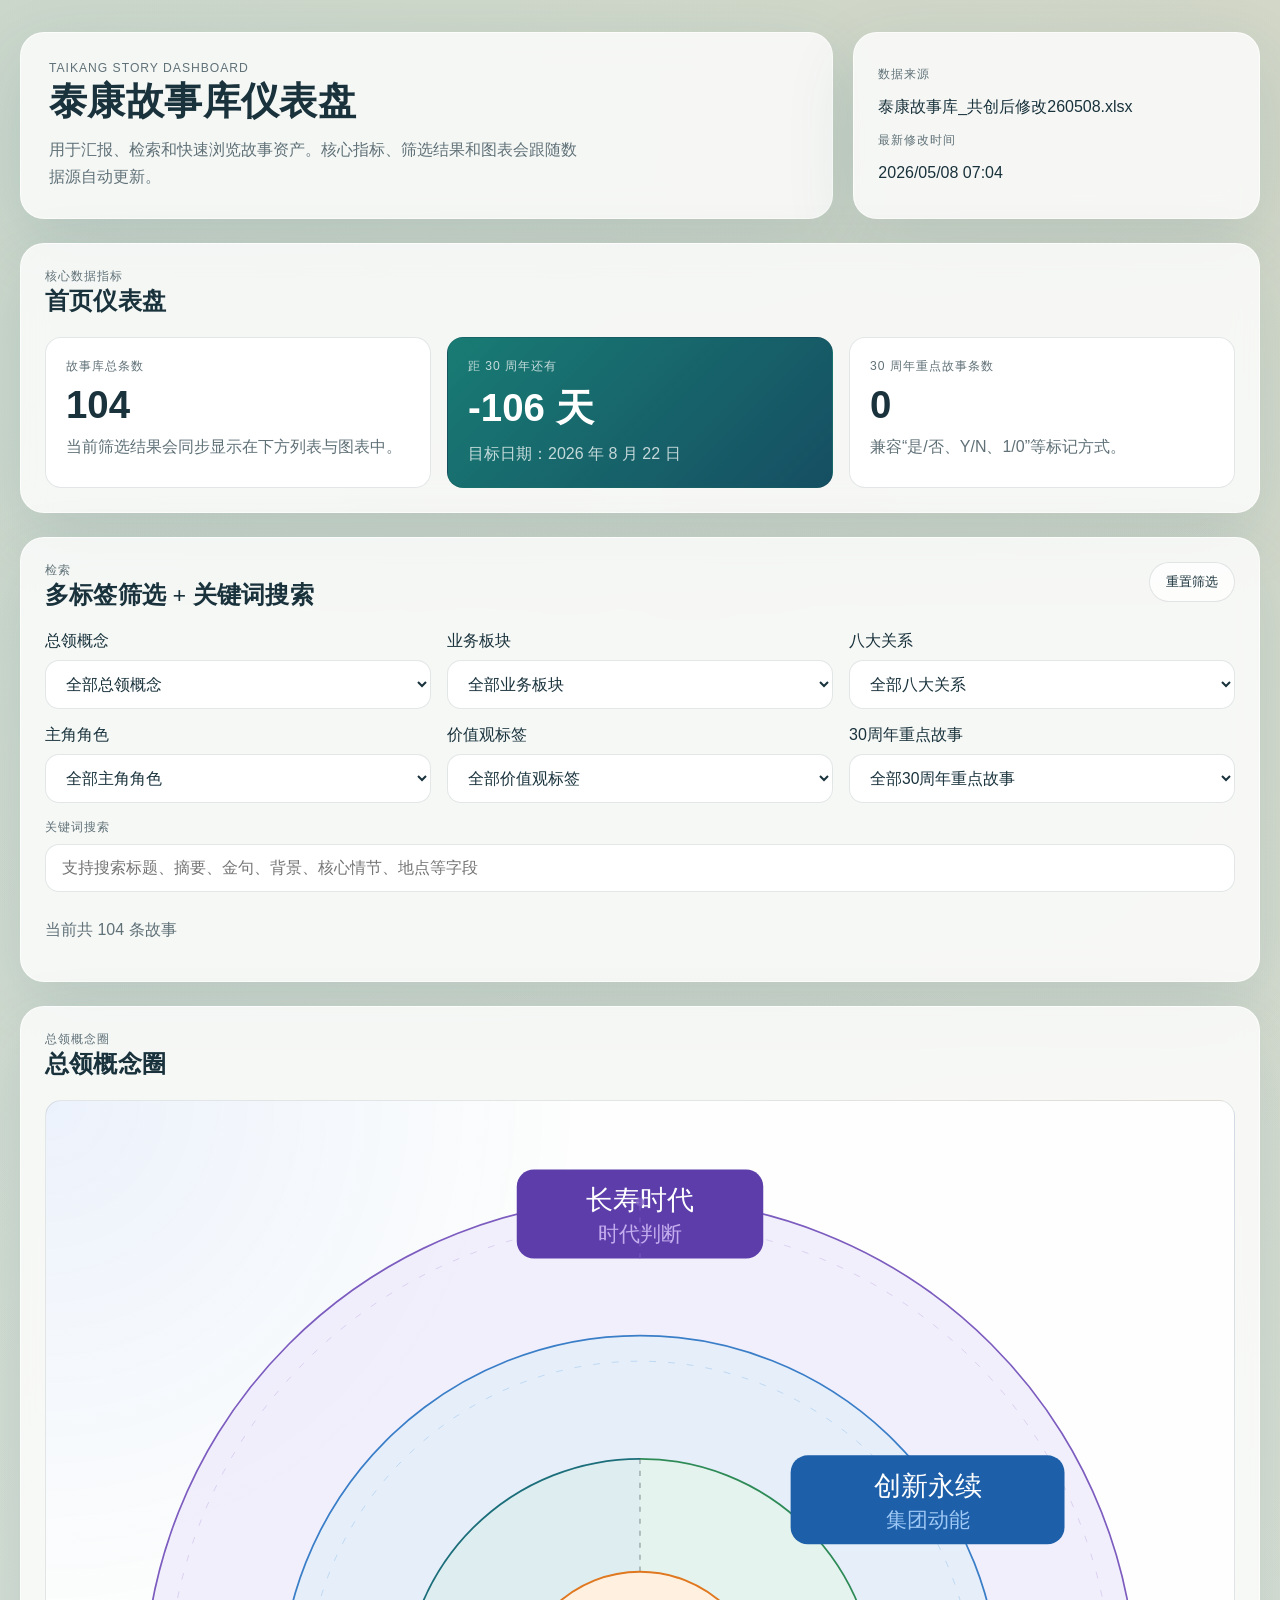
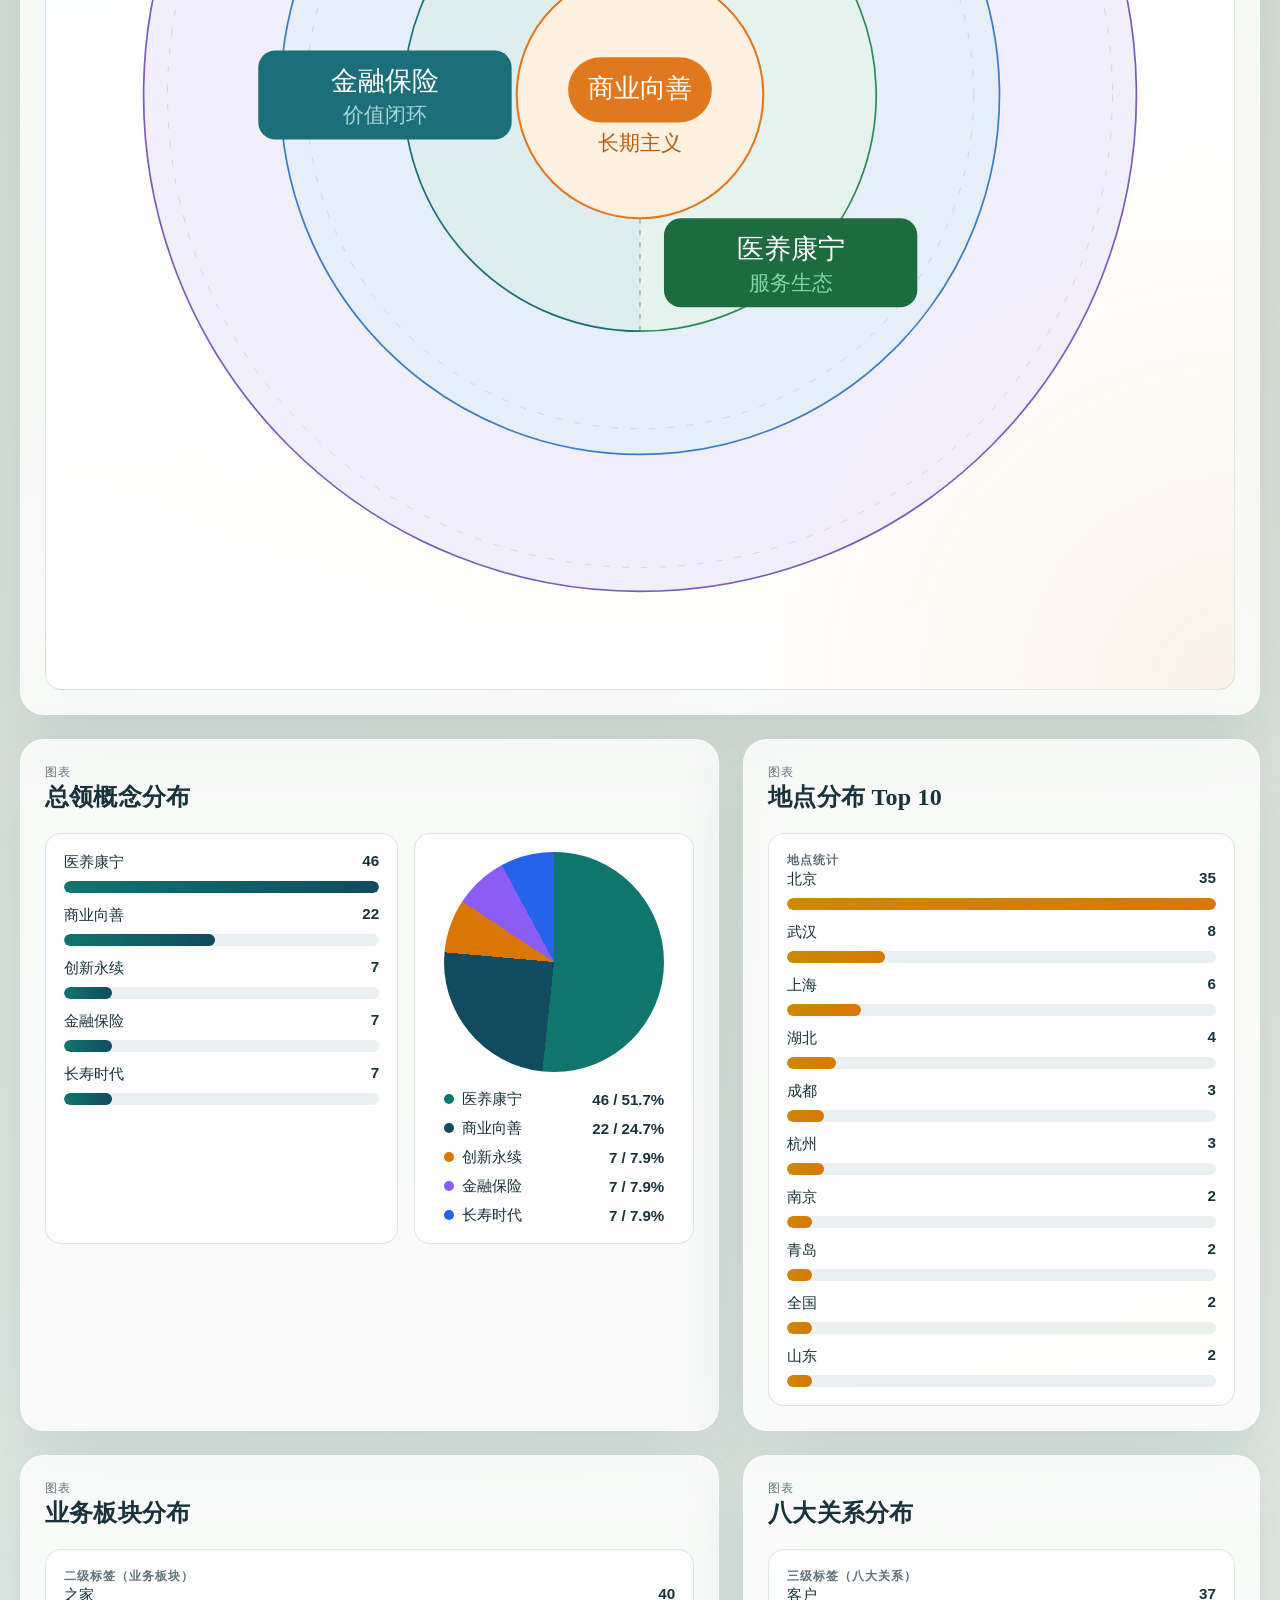
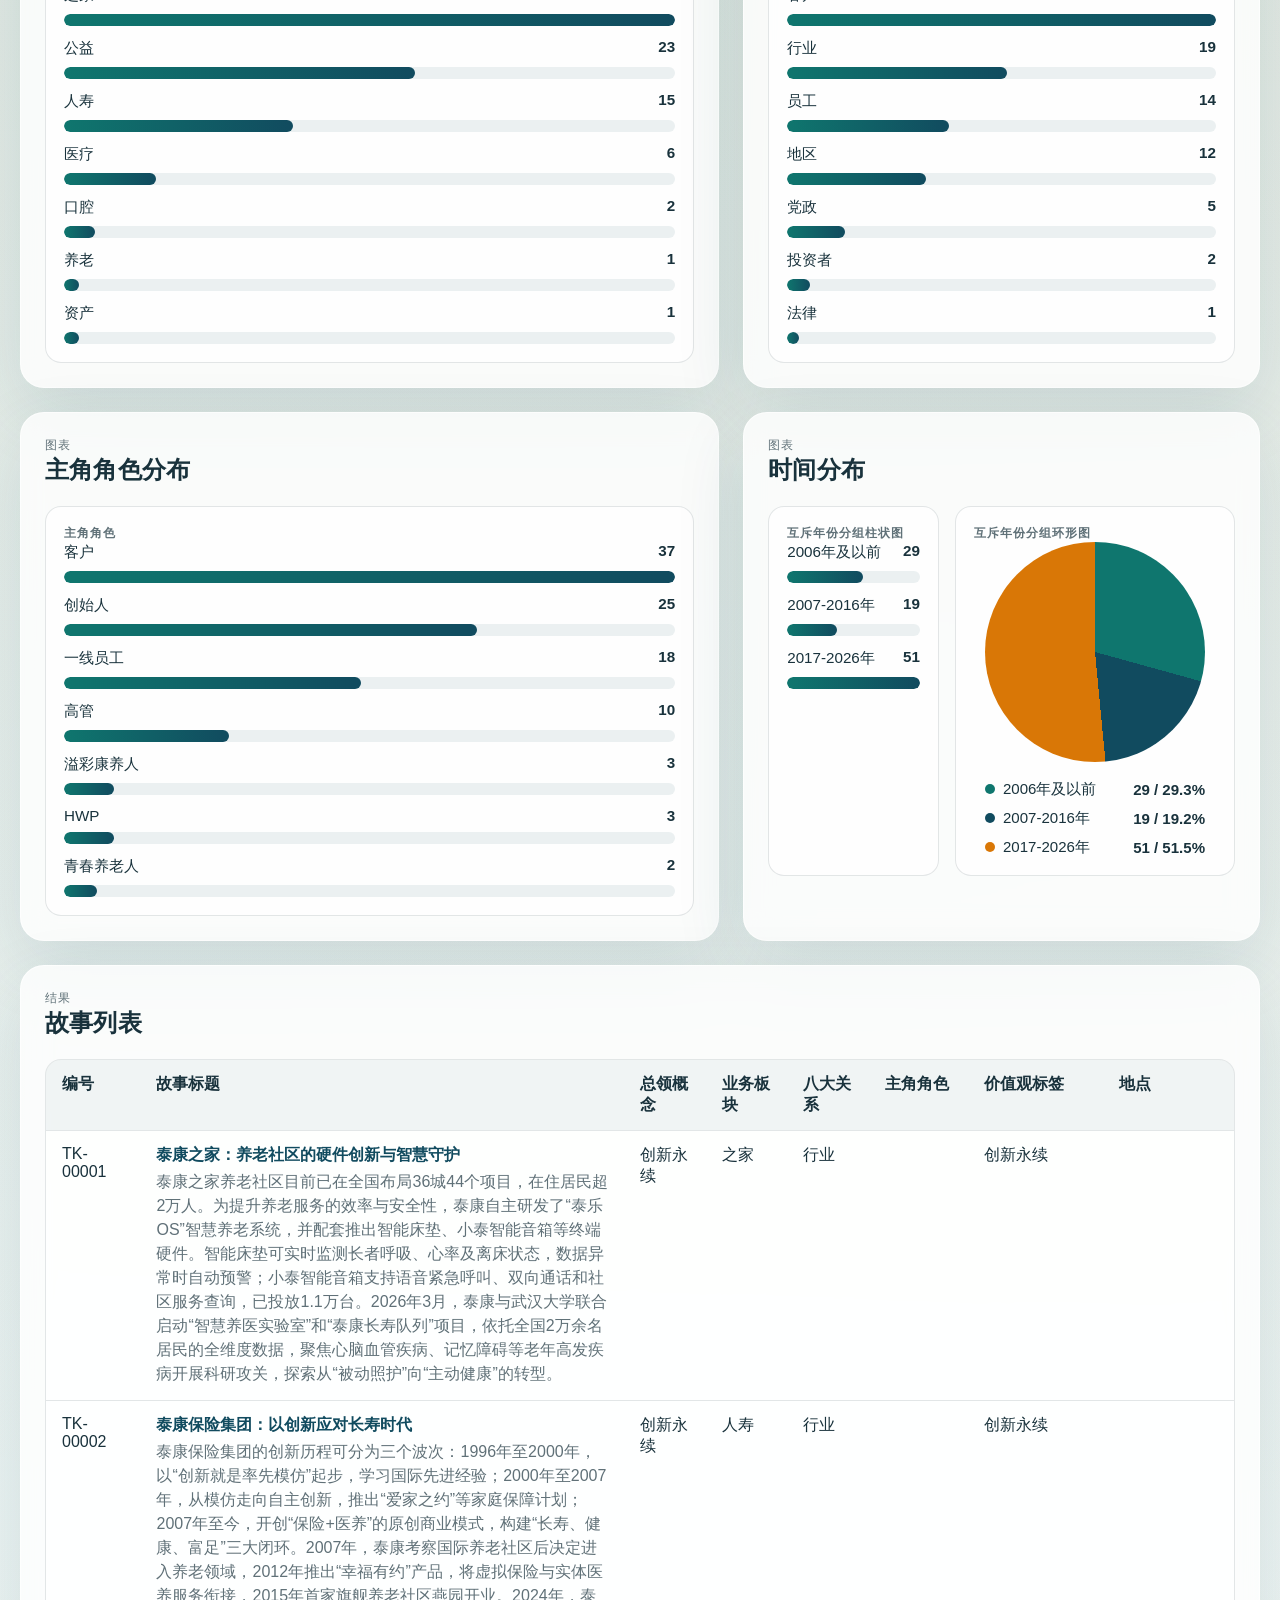
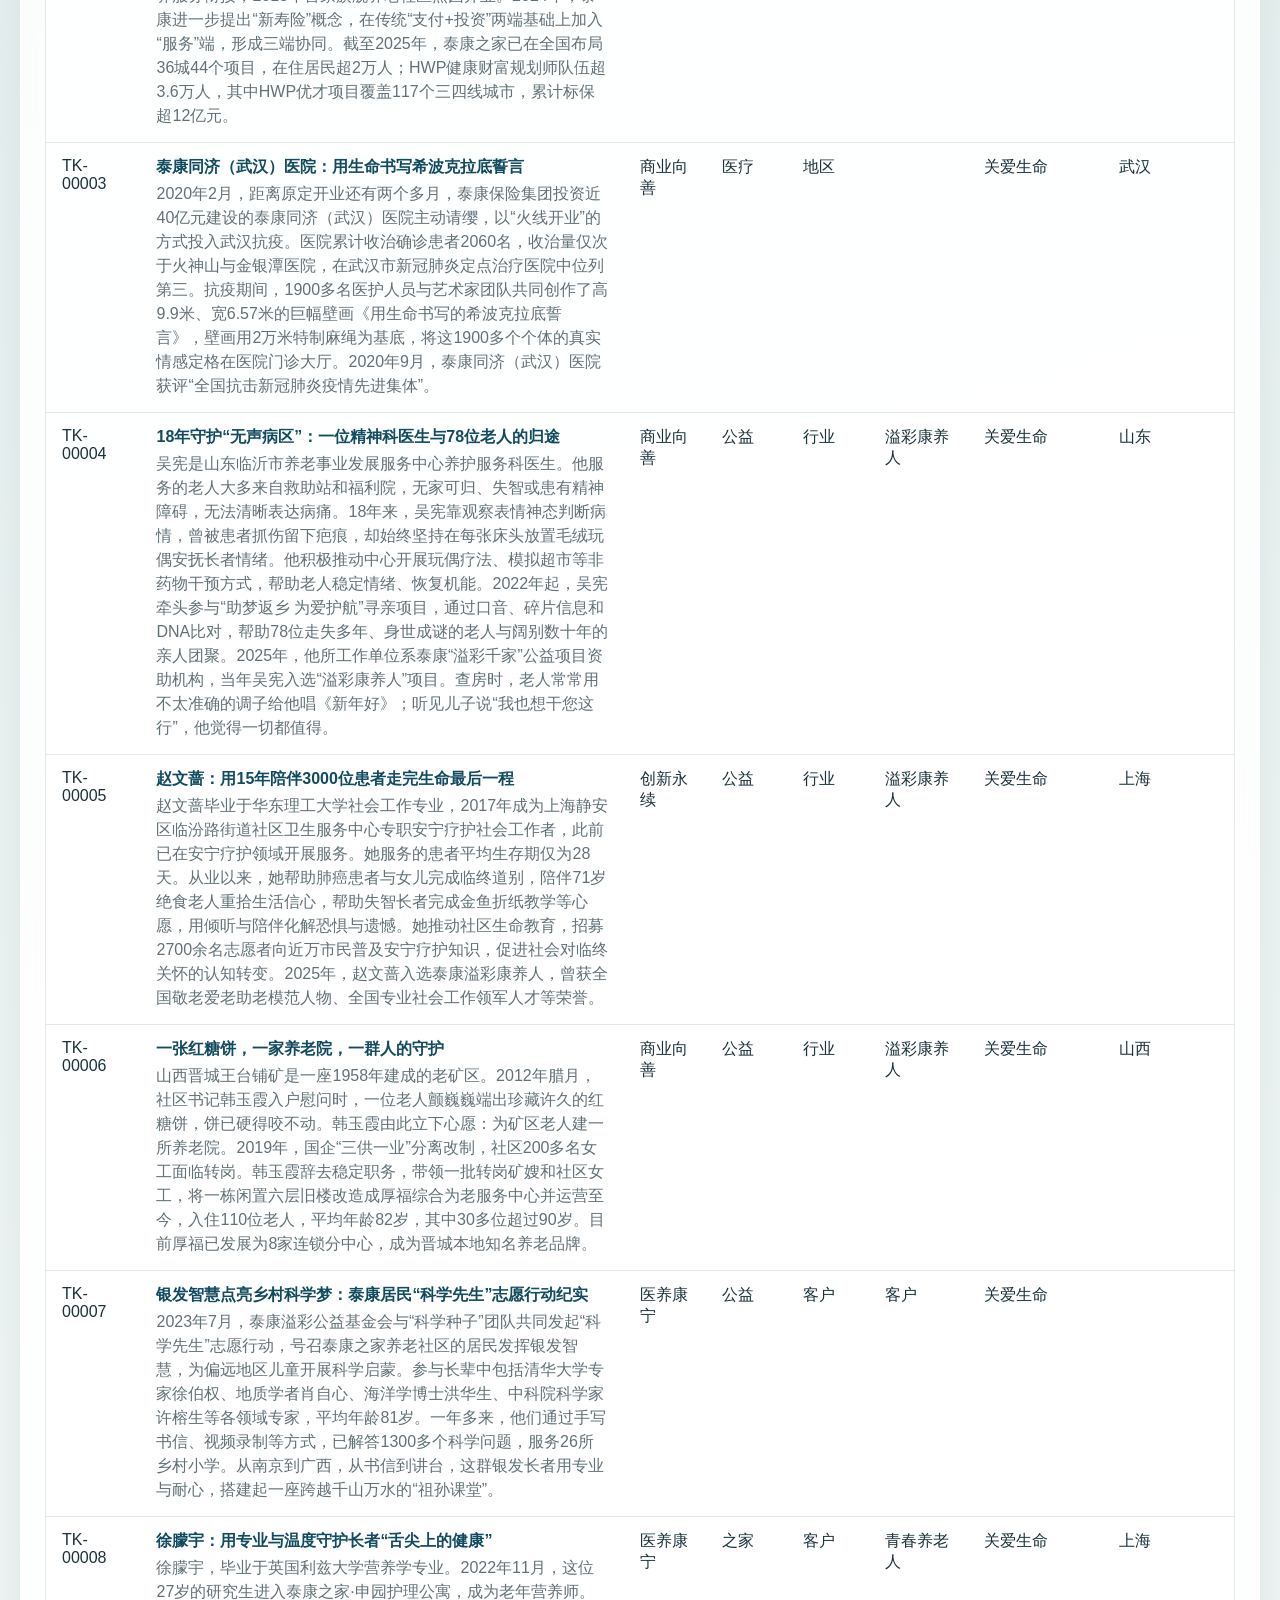
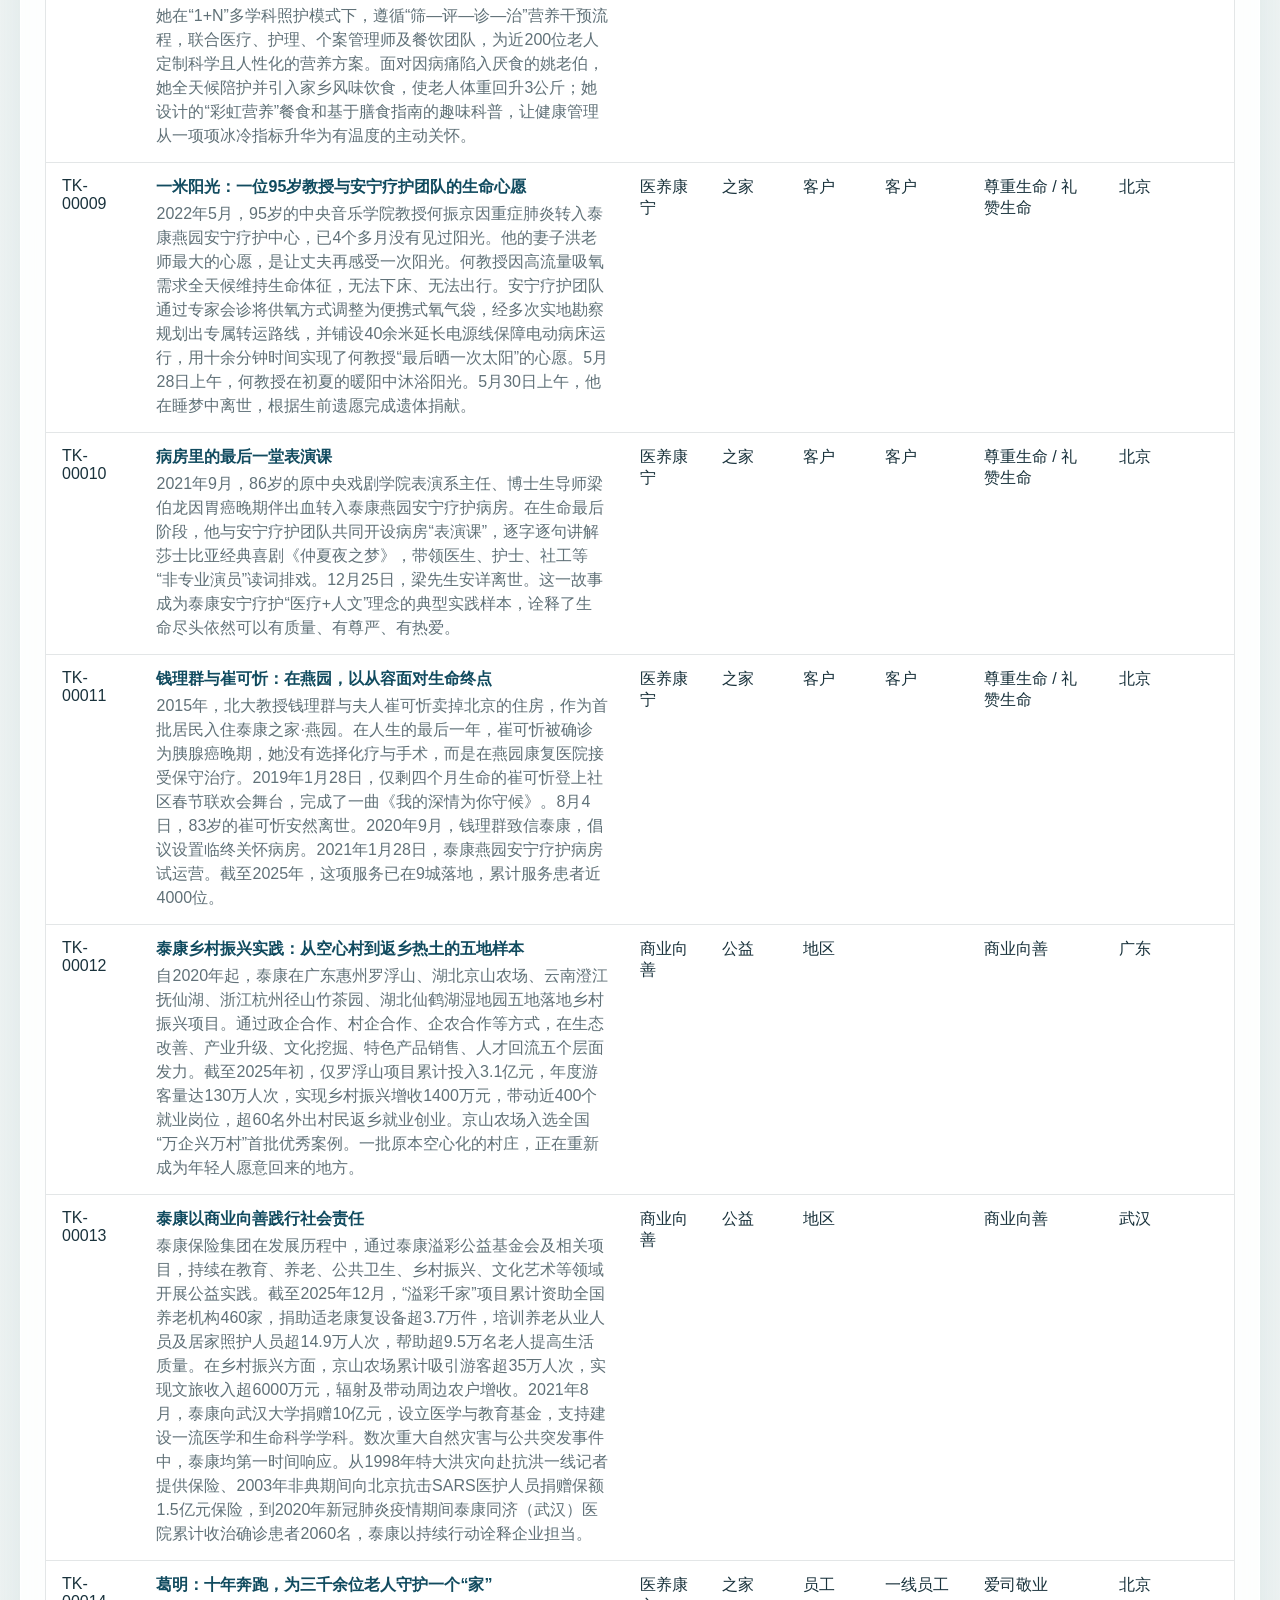
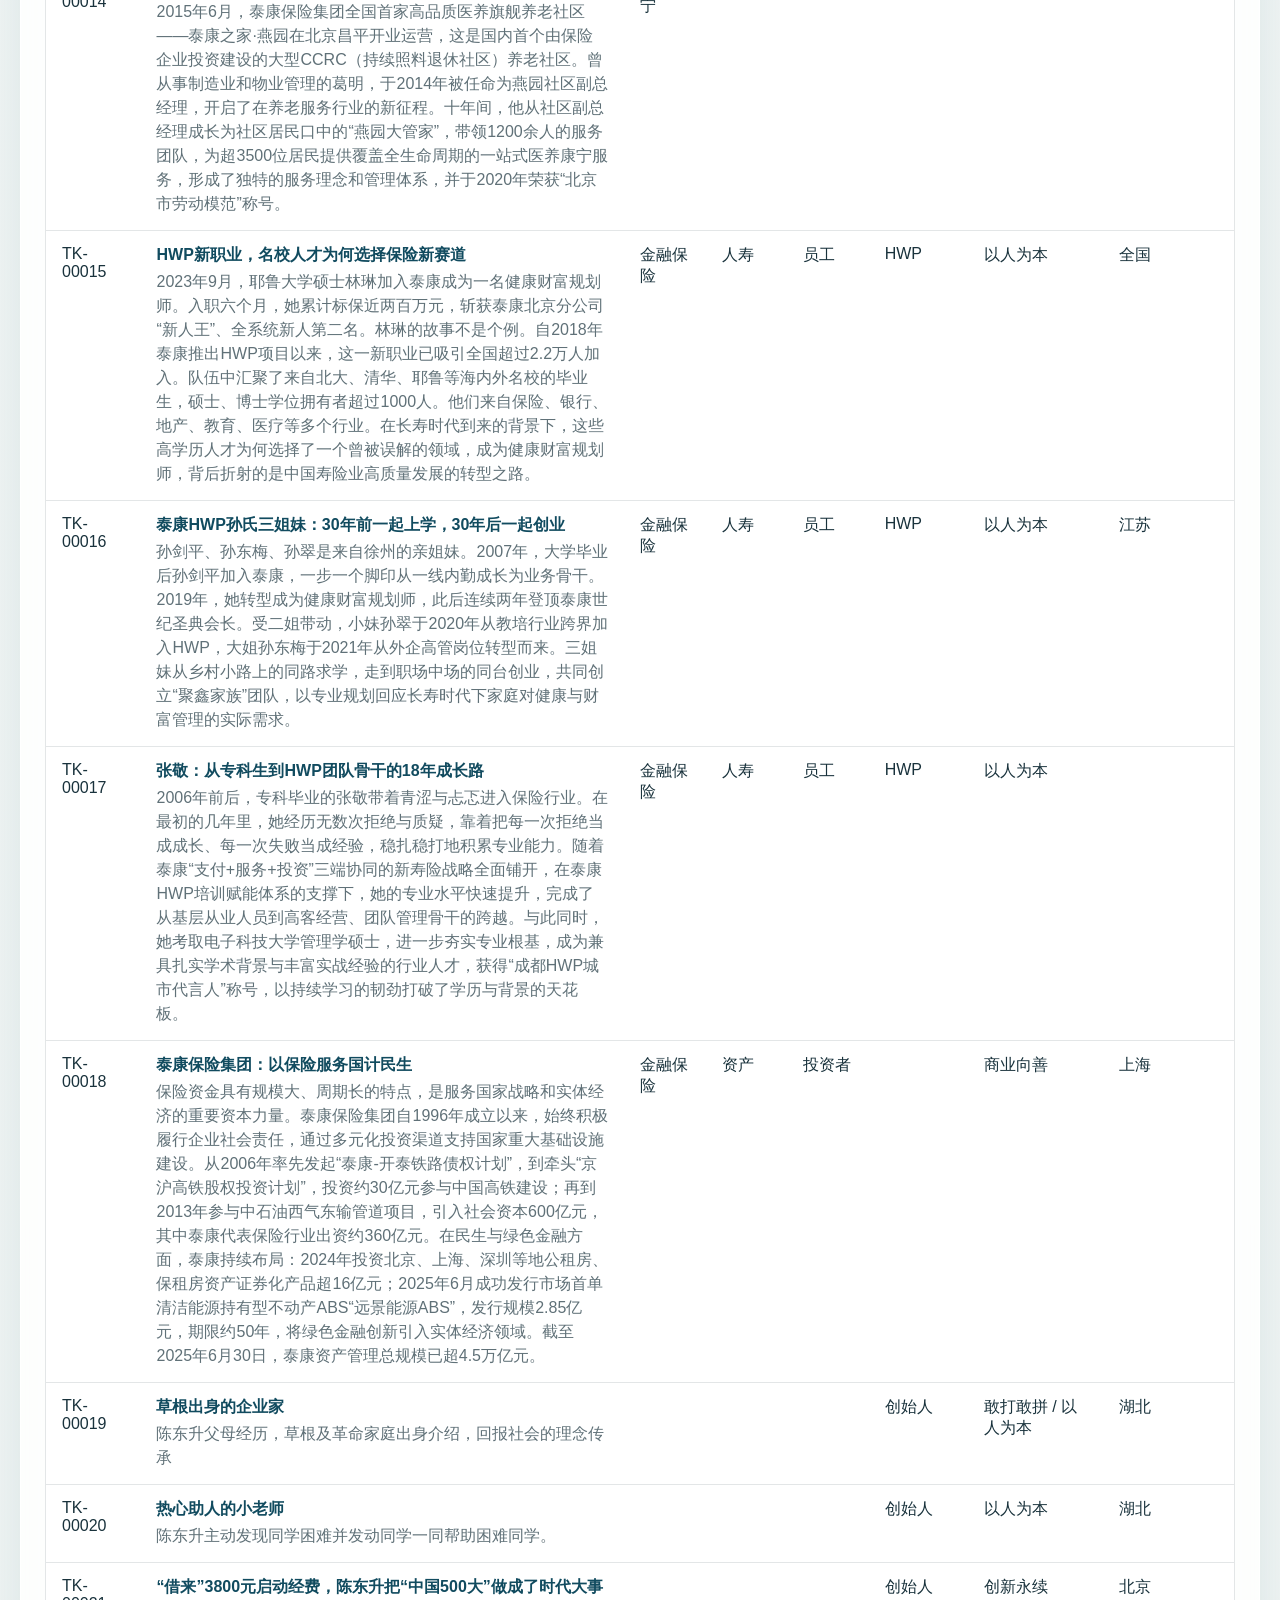
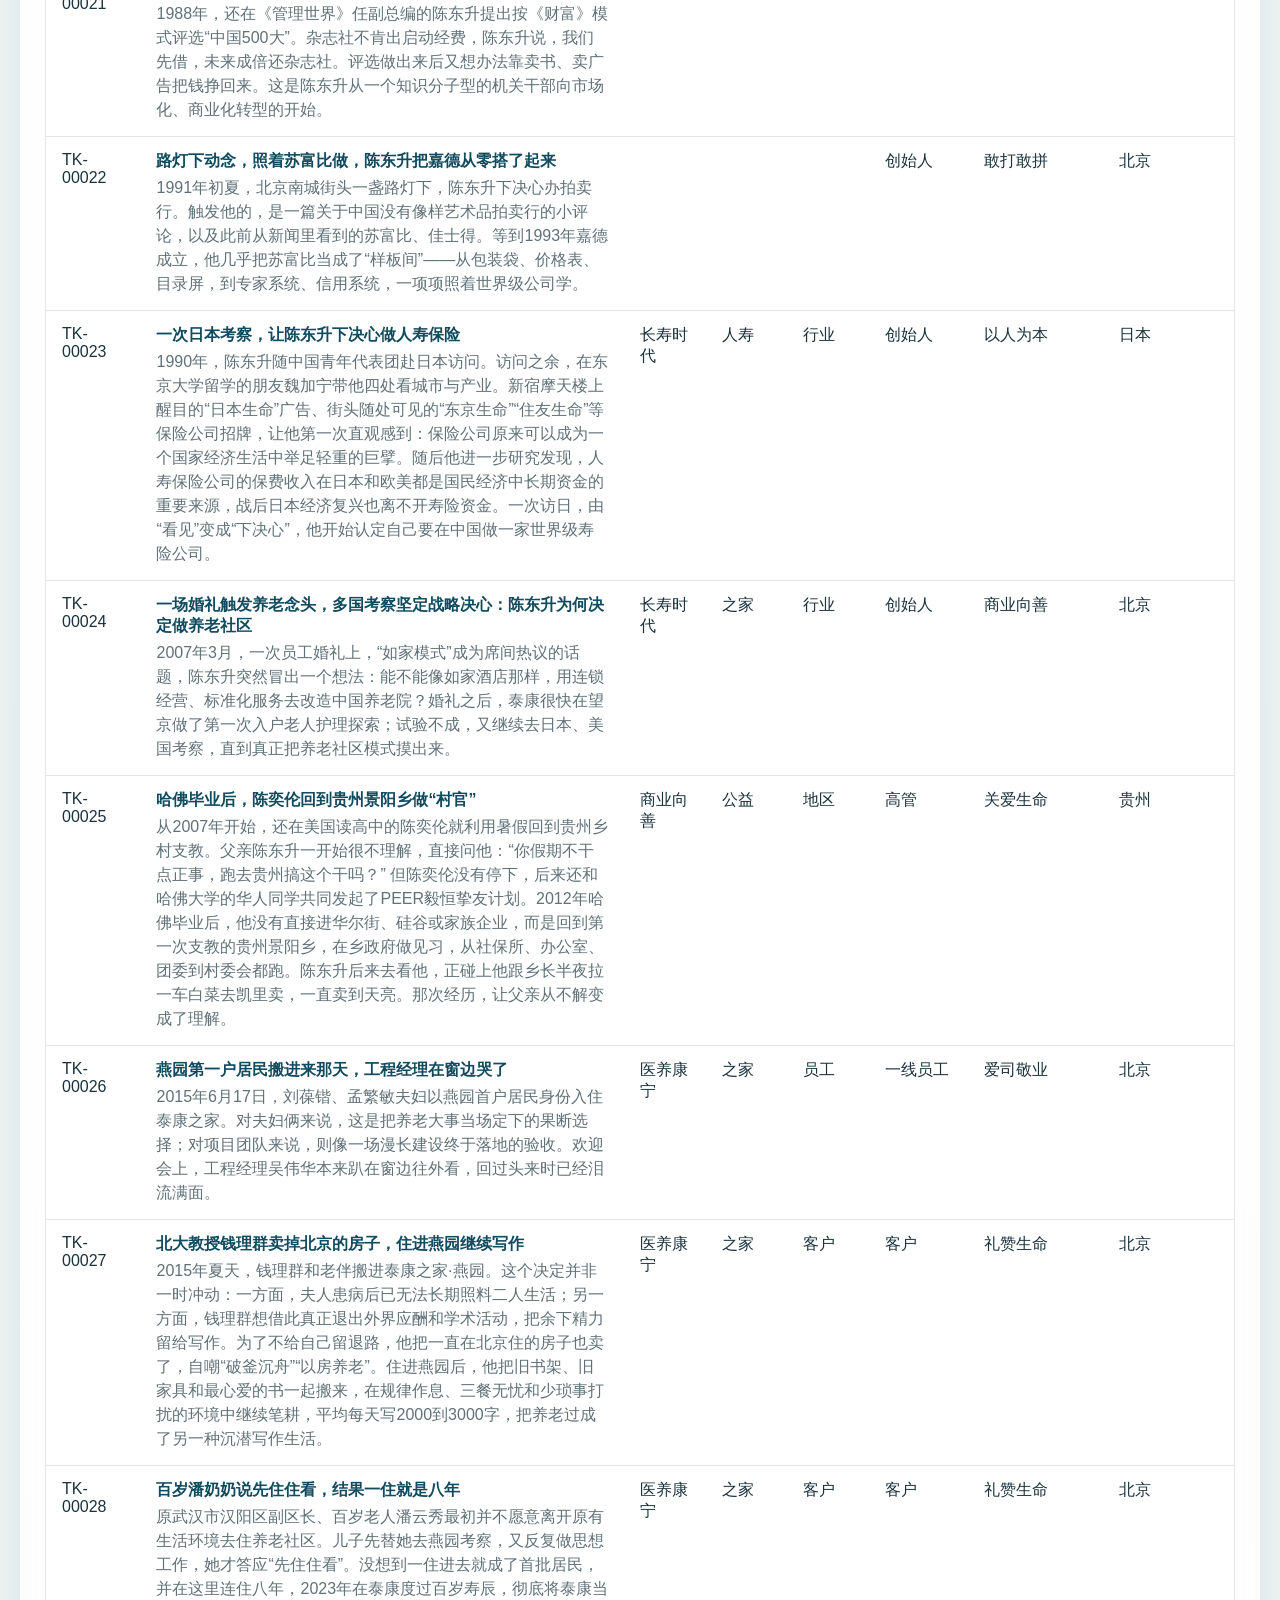
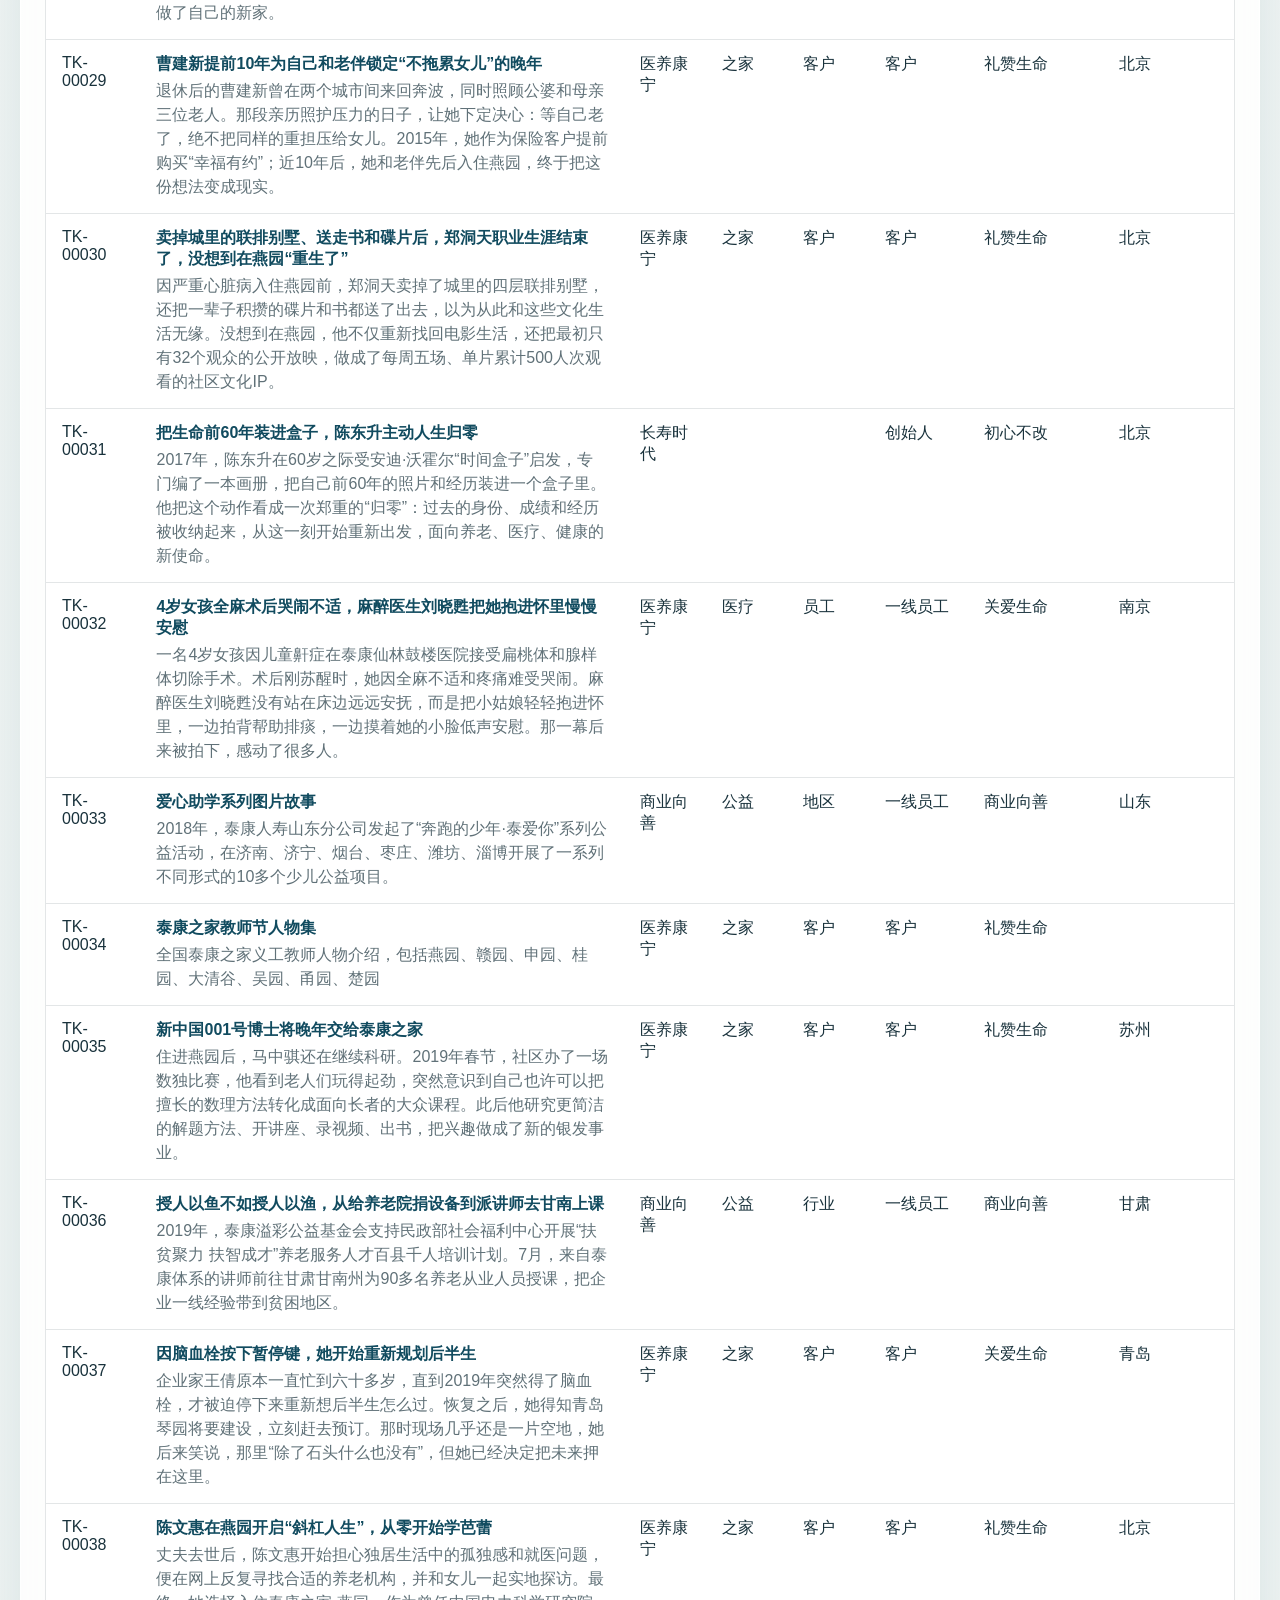
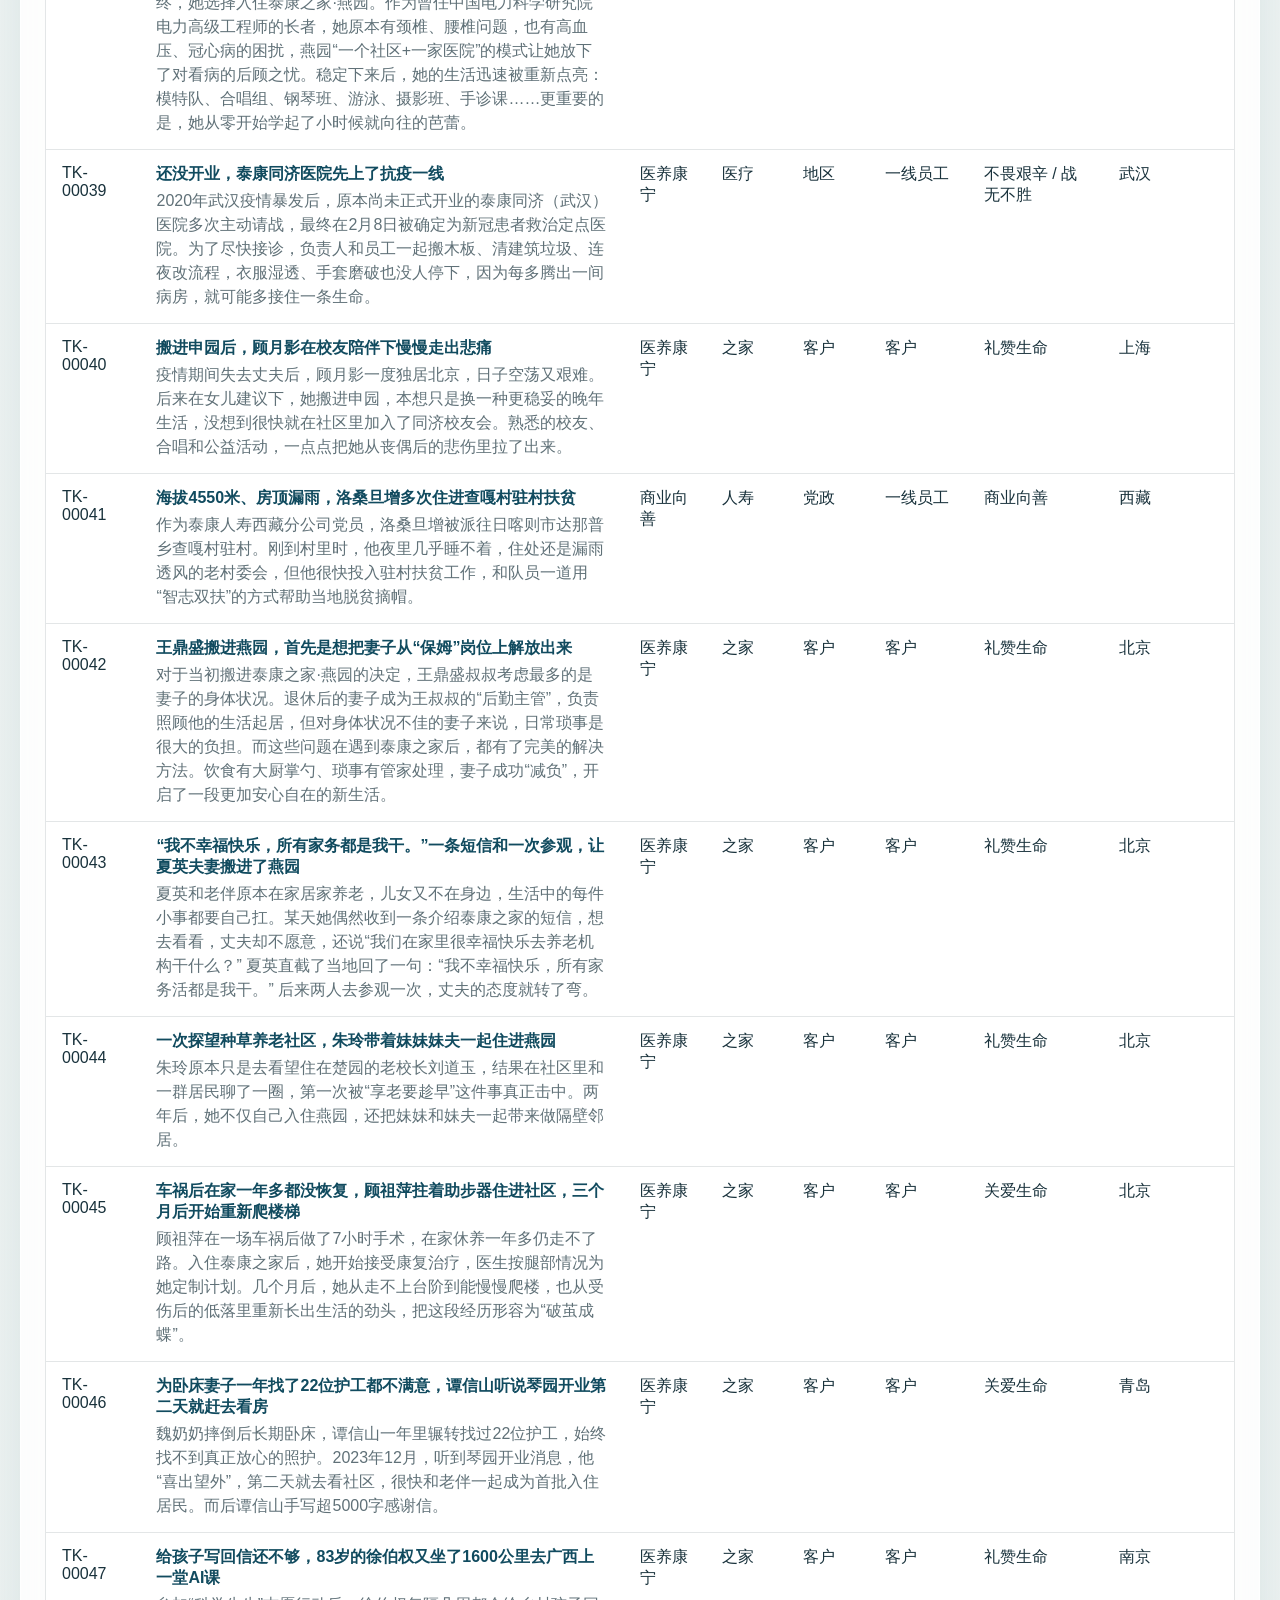
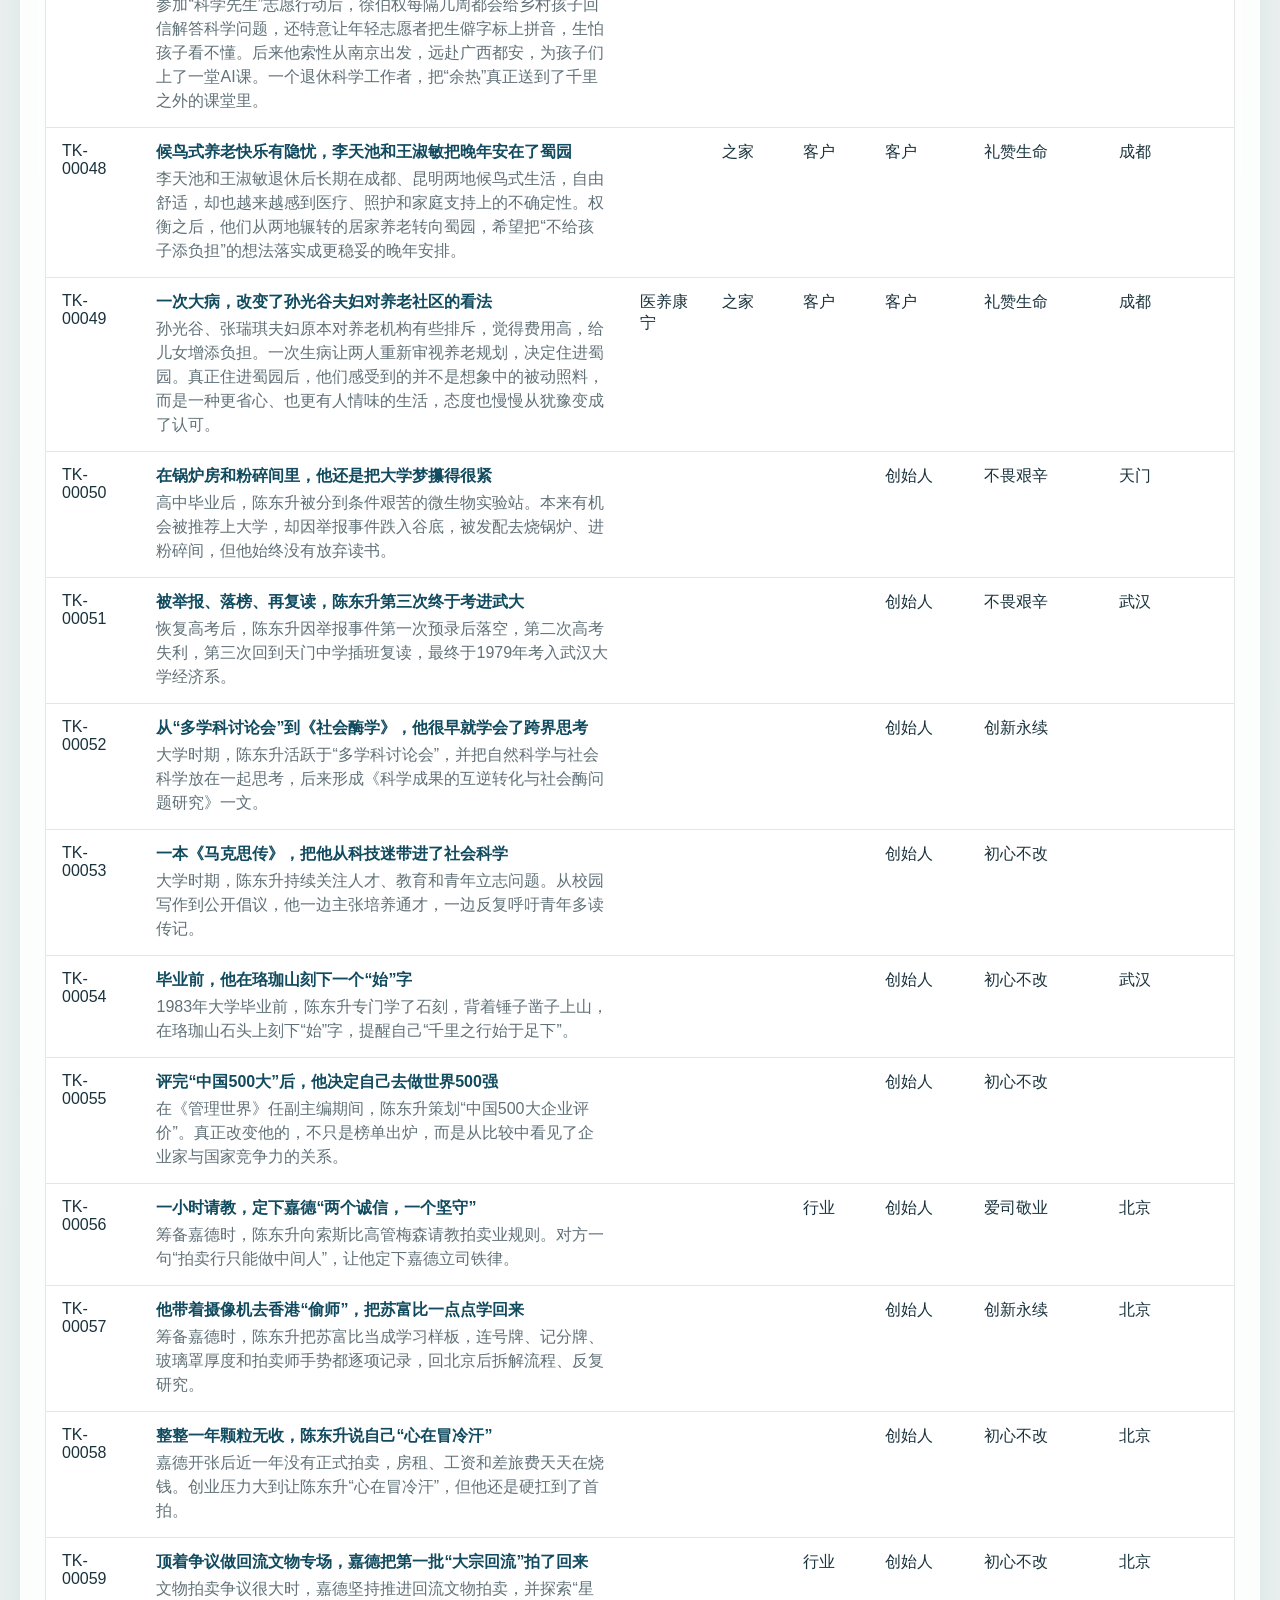
==== commit 46fe1d06: "Update story data and concept ring" ====
--- a/index.html
+++ b/index.html
@@ -76,12 +76,12 @@
         <section class="panel strategy-ring-panel">
           <div class="section-head">
             <div>
-              <p class="section-kicker">战略概念圈</p>
-              <h2>战略概念圈</h2>
+              <p class="section-kicker">总领概念圈</p>
+              <h2>总领概念圈</h2>
             </div>
           </div>
           <div class="strategy-ring-wrap">
-            <img class="strategy-ring-svg" src="./assets/longevity_strategy_rings_v7.svg" alt="泰康战略概念圈" />
+            <img class="strategy-ring-svg" src="./assets/longevity_strategy_rings_v9.svg" alt="泰康总领概念圈" />
           </div>
         </section>
 
@@ -90,7 +90,7 @@
             <div class="section-head">
               <div>
                 <p class="section-kicker">图表</p>
-                <h2>战略概念分布</h2>
+                <h2>总领概念分布</h2>
               </div>
             </div>
             <div class="chart-stack">
@@ -188,7 +188,7 @@
                 <tr>
                   <th>编号</th>
                   <th>故事标题</th>
-                  <th>战略概念</th>
+                  <th>总领概念</th>
                   <th>业务板块</th>
                   <th>八大关系</th>
                   <th>主角角色</th>
--- a/assets/styles.css
+++ b/assets/styles.css
@@ -637,6 +637,24 @@
   color: var(--brand);
 }
 
+.story-original-block {
+  border: 1px solid var(--line);
+  border-radius: 12px;
+  background: rgba(17, 75, 95, 0.03);
+  padding: 10px 12px;
+}
+
+.story-original-block summary {
+  cursor: pointer;
+  color: var(--brand-deep);
+  font-size: 0.92rem;
+}
+
+.story-original-text {
+  margin-top: 10px;
+  font-size: 0.95rem;
+}
+
 .empty-state {
   padding: 24px 0;
   text-align: center;
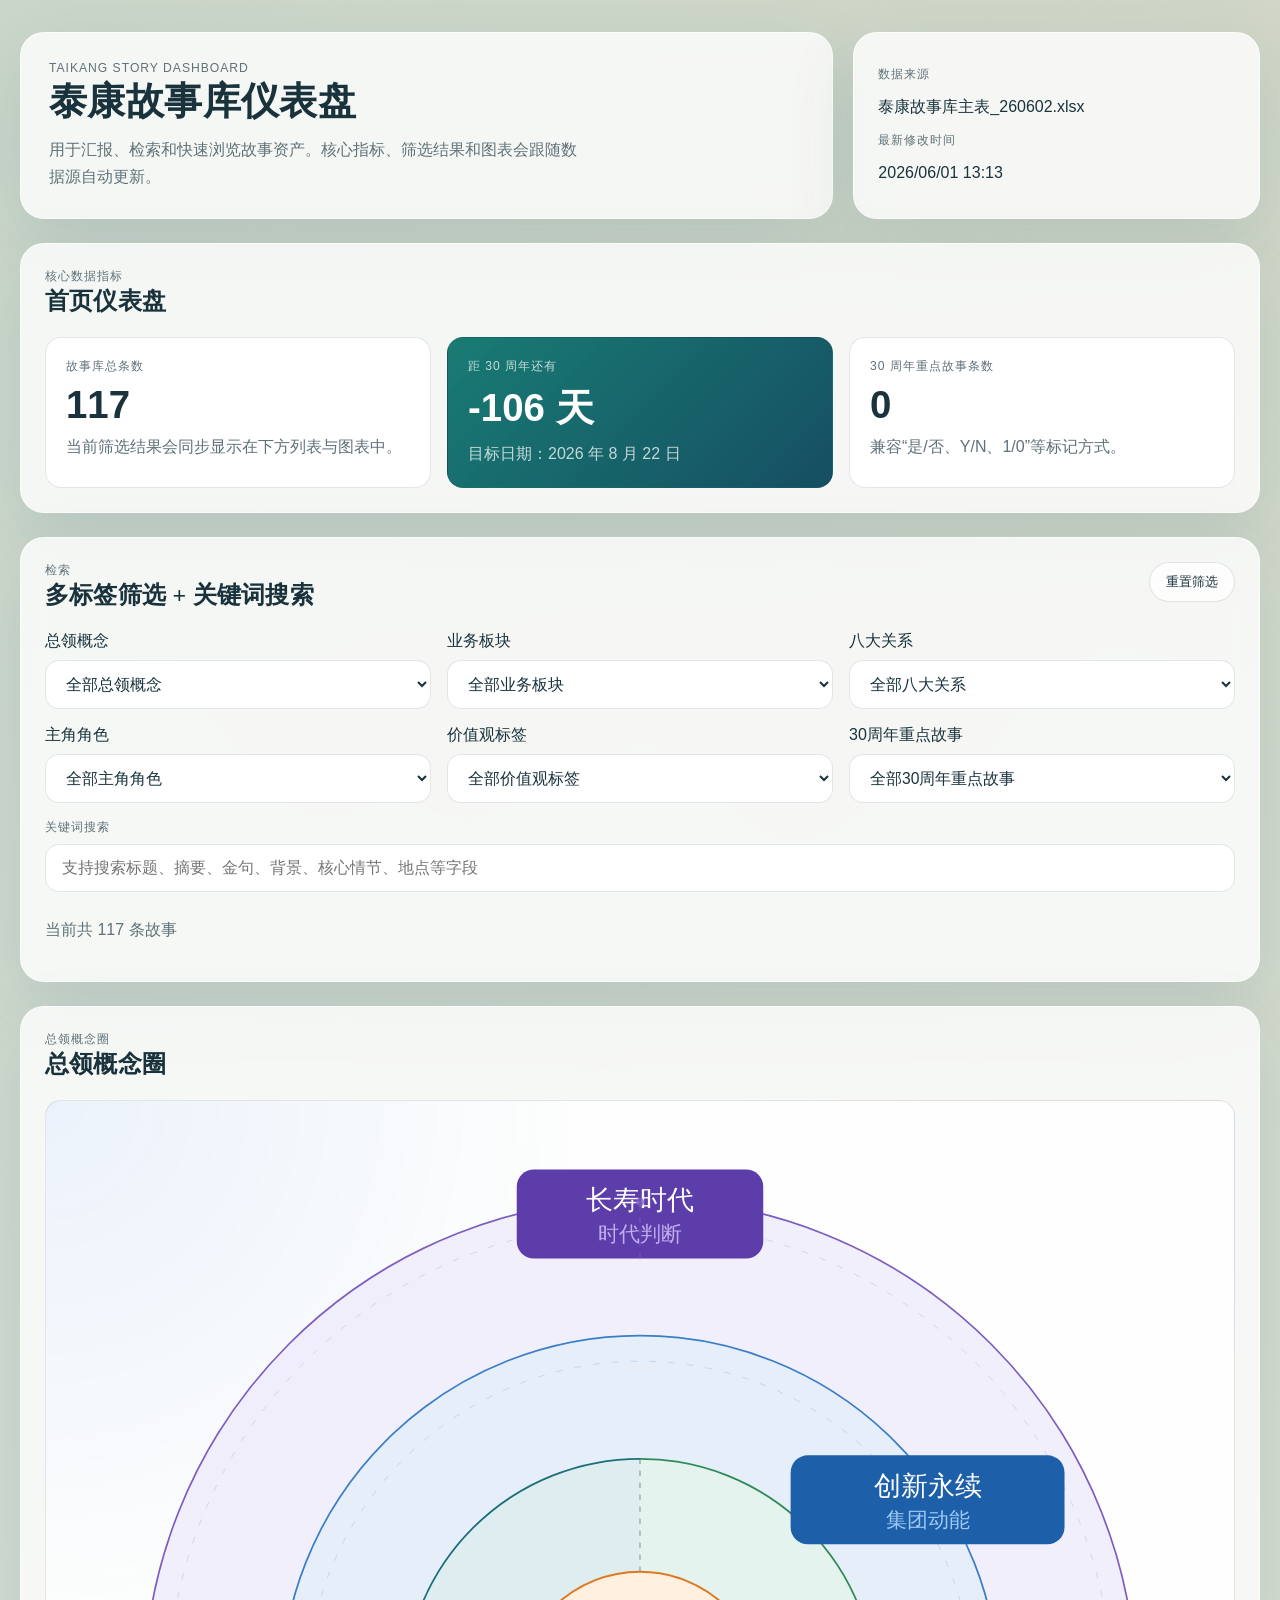
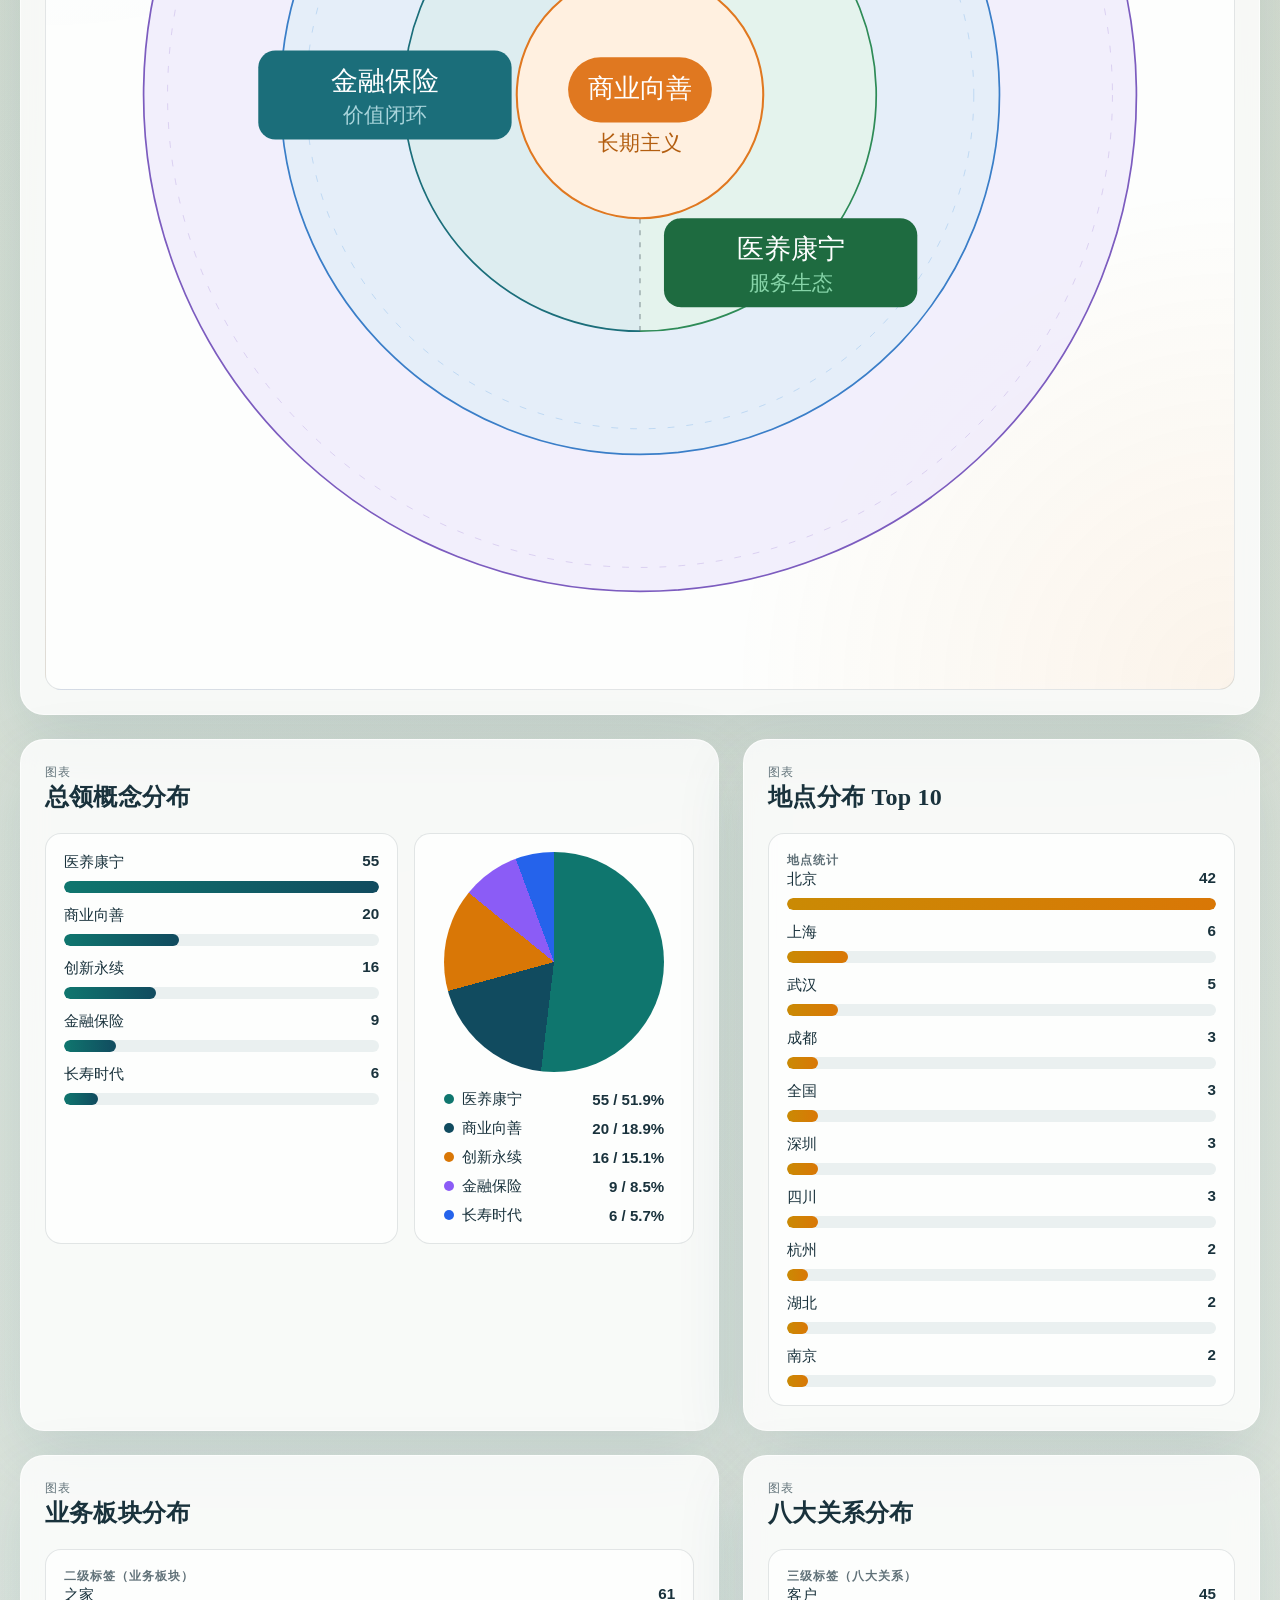
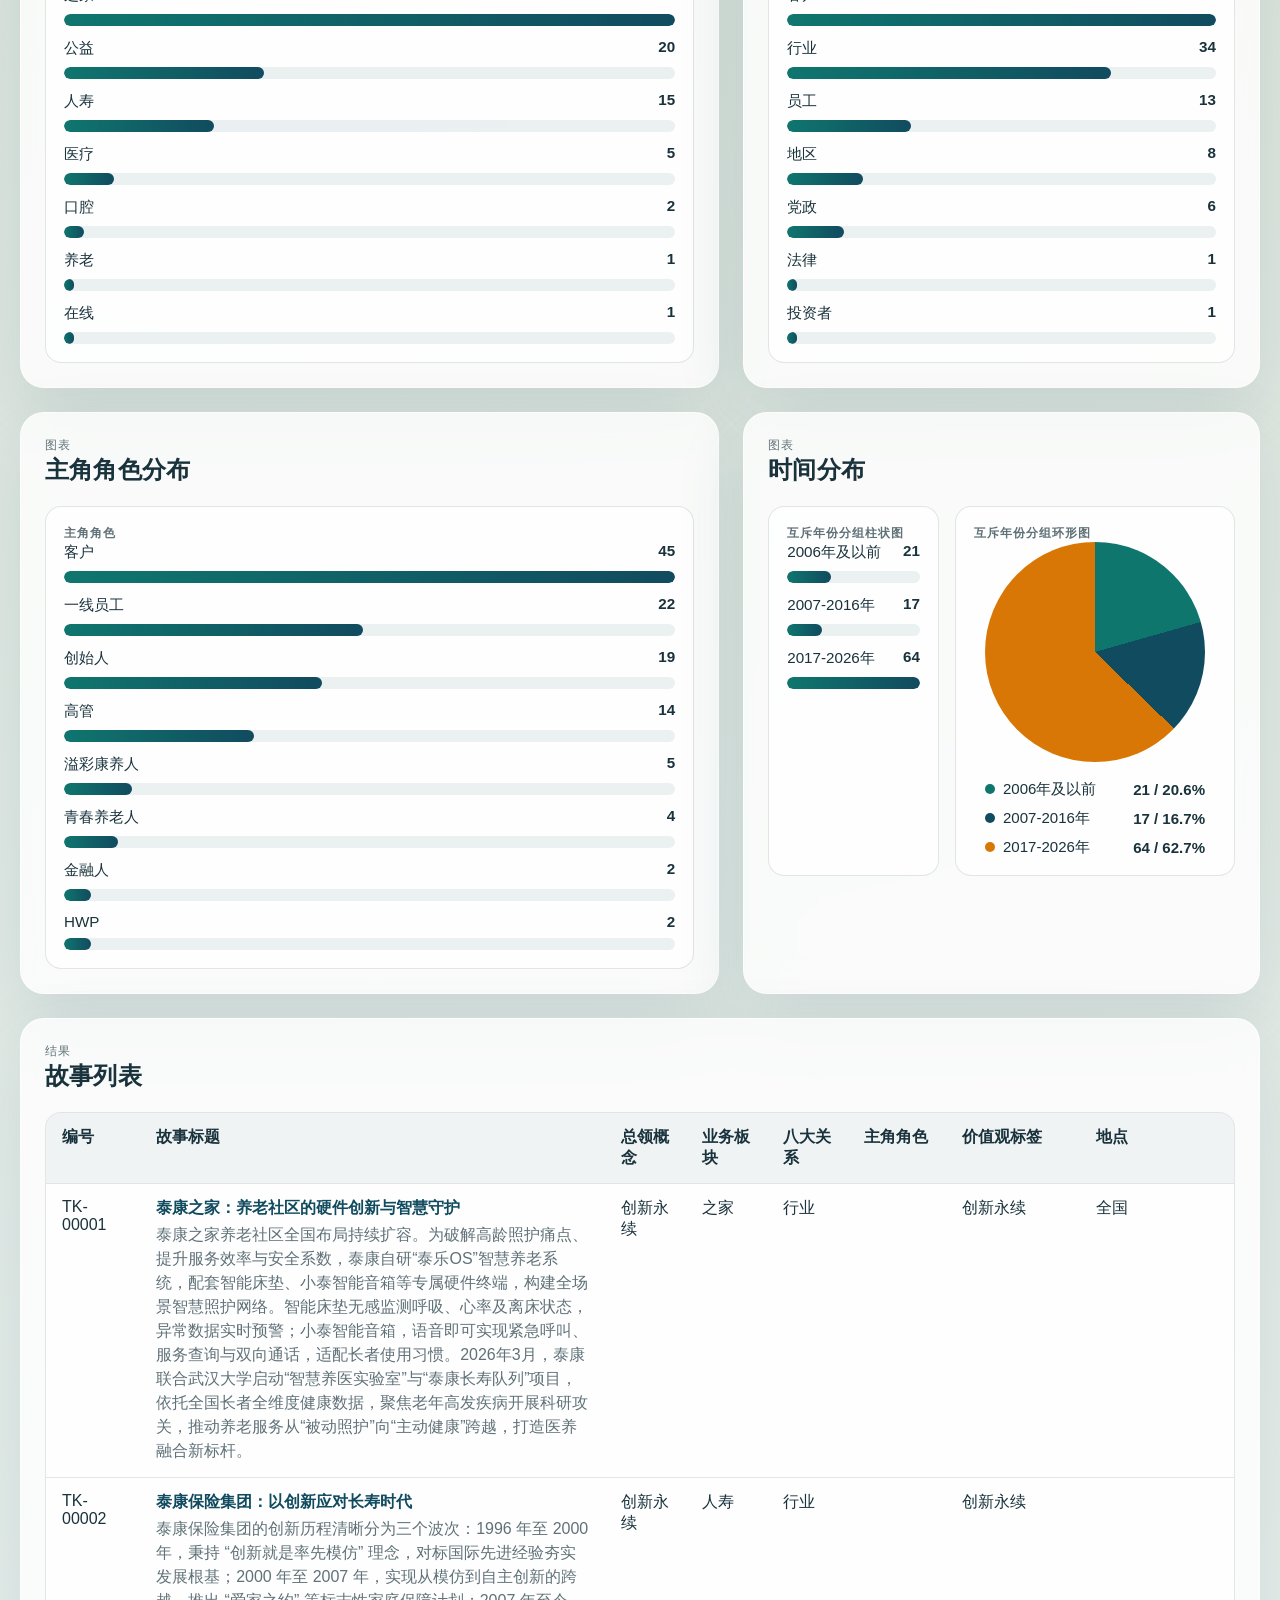
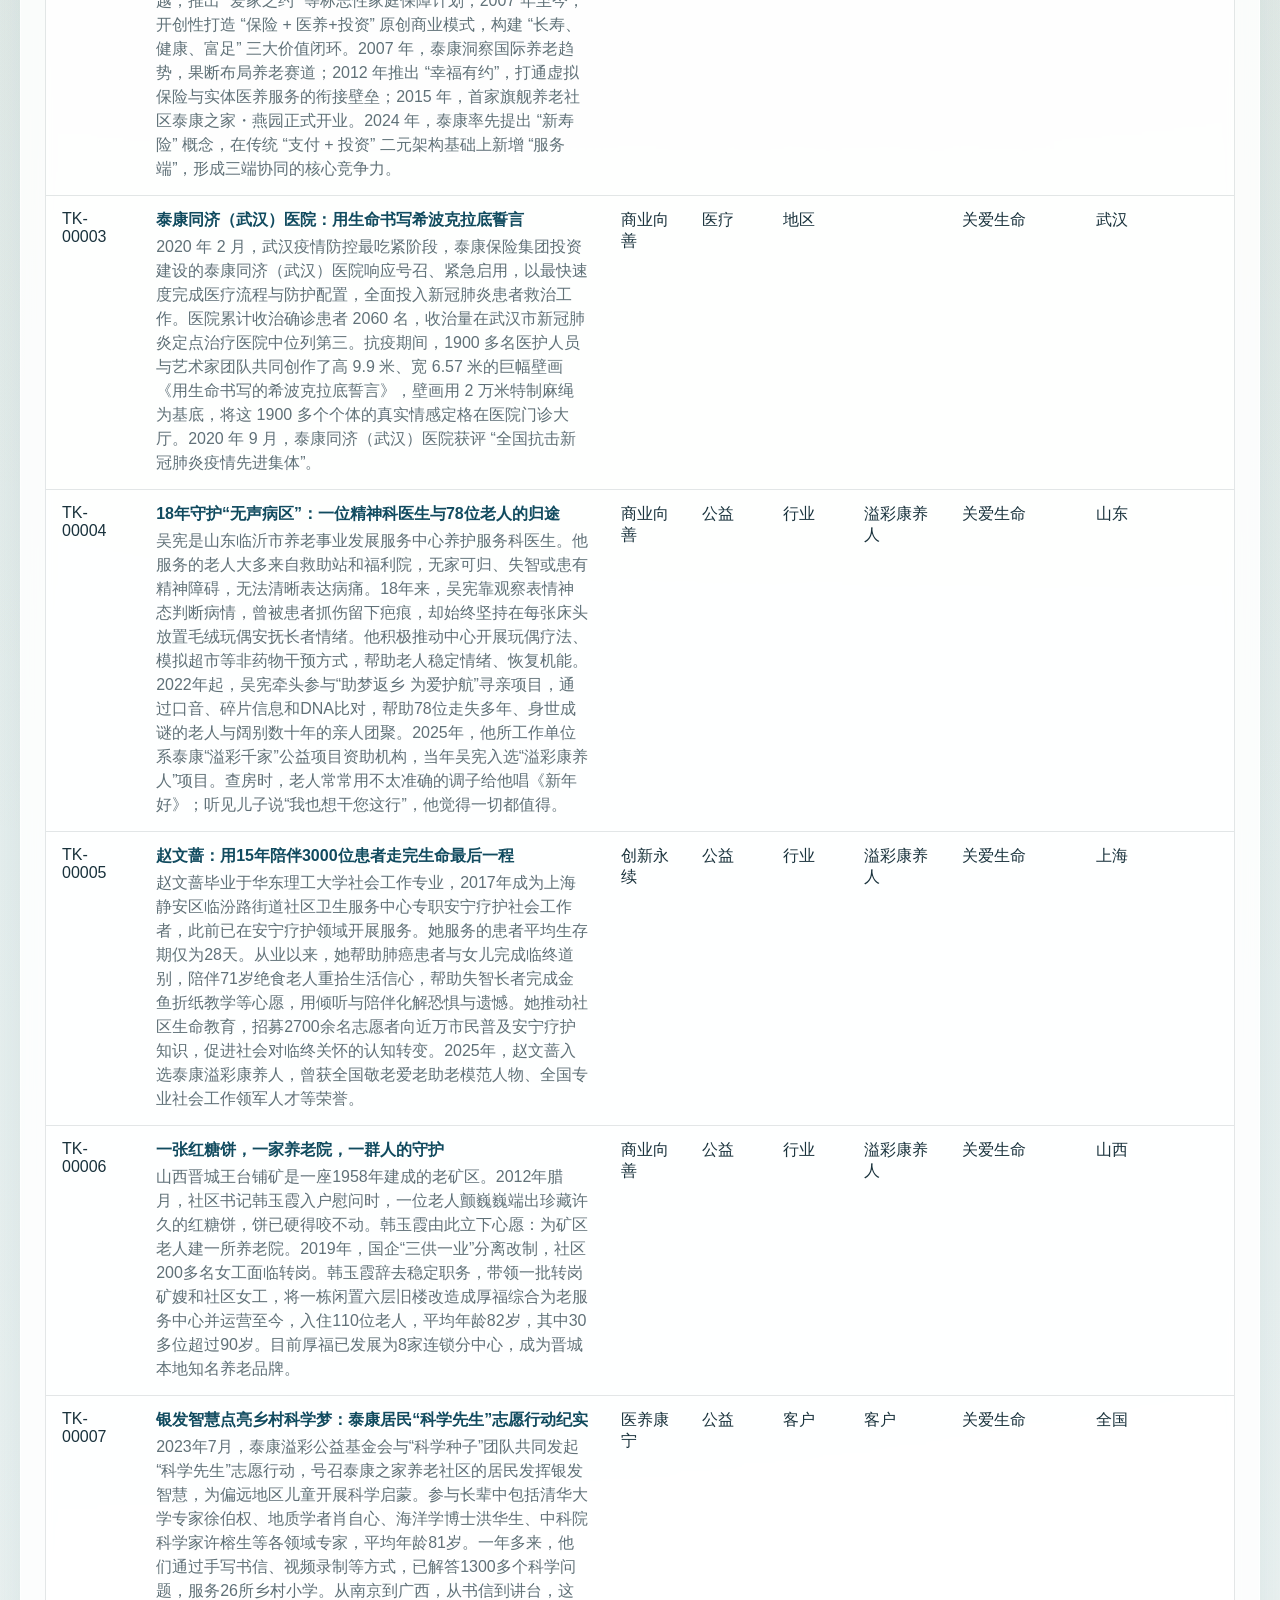
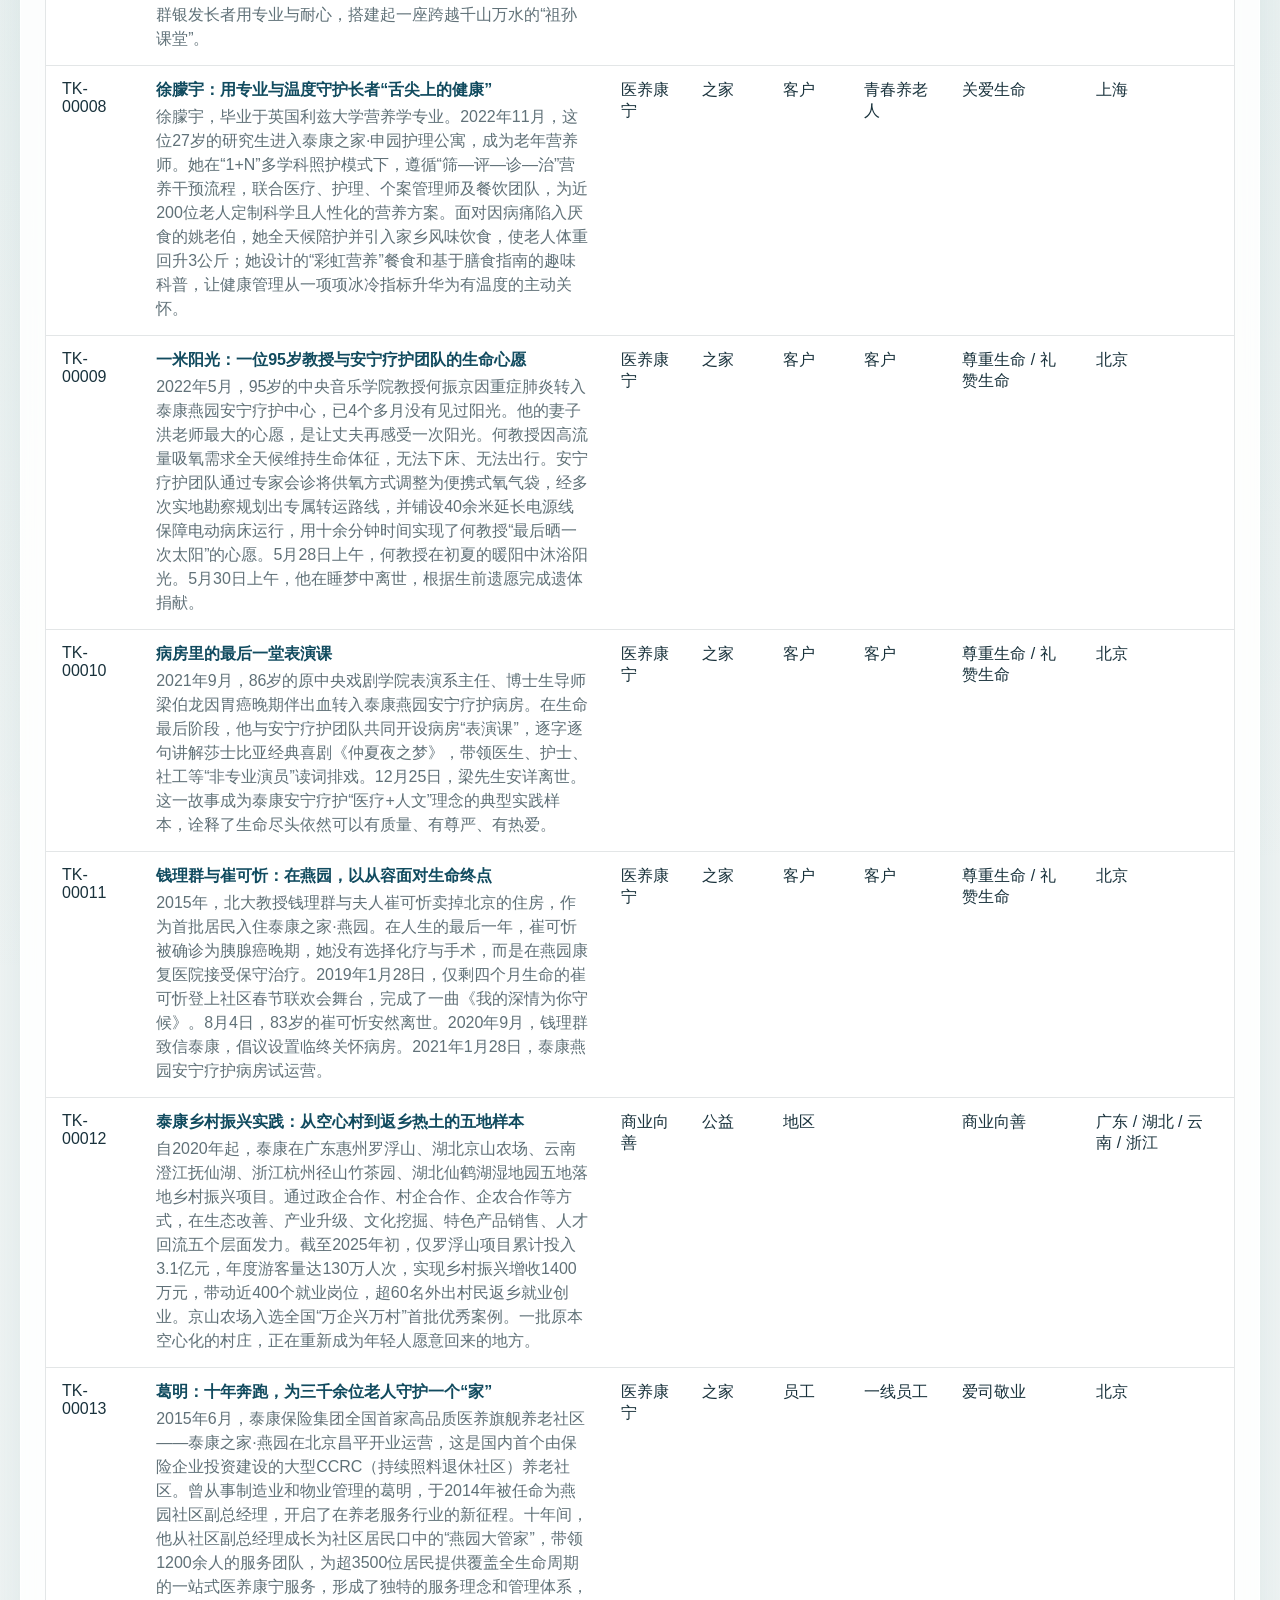
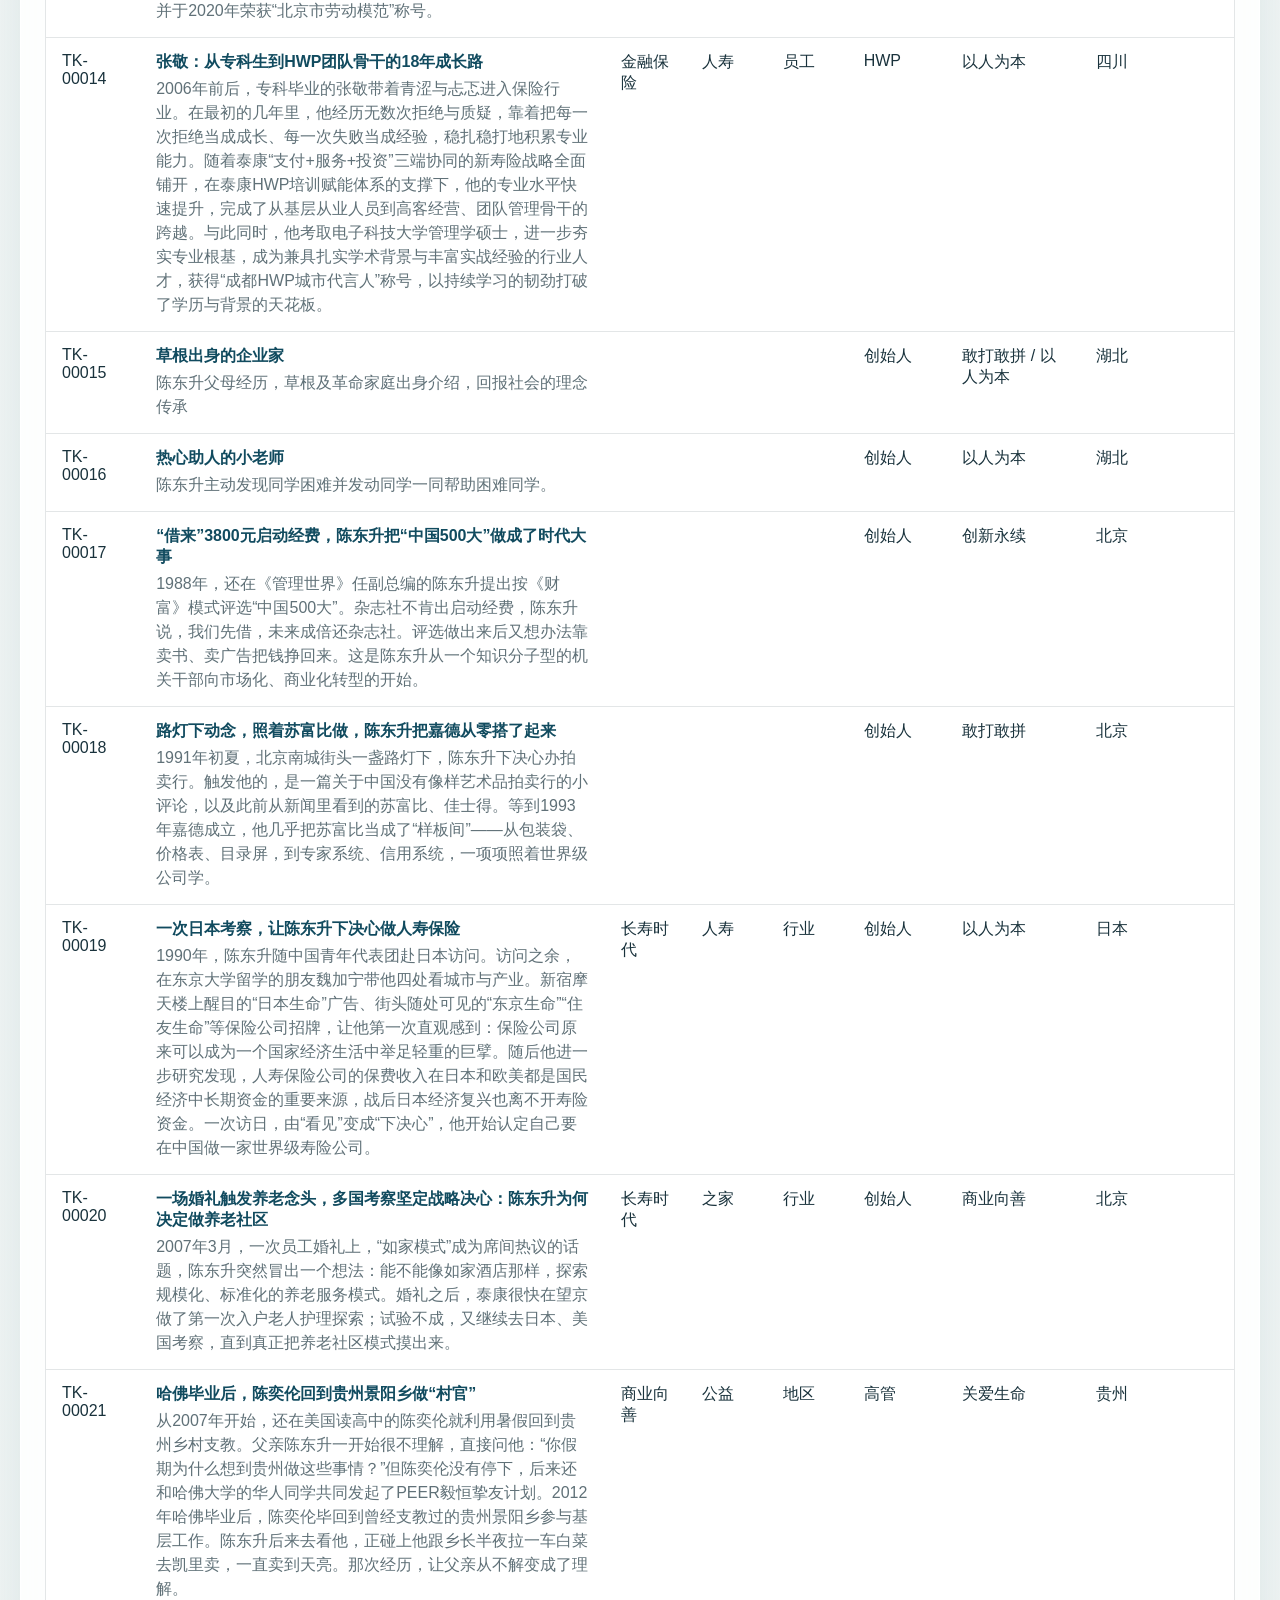
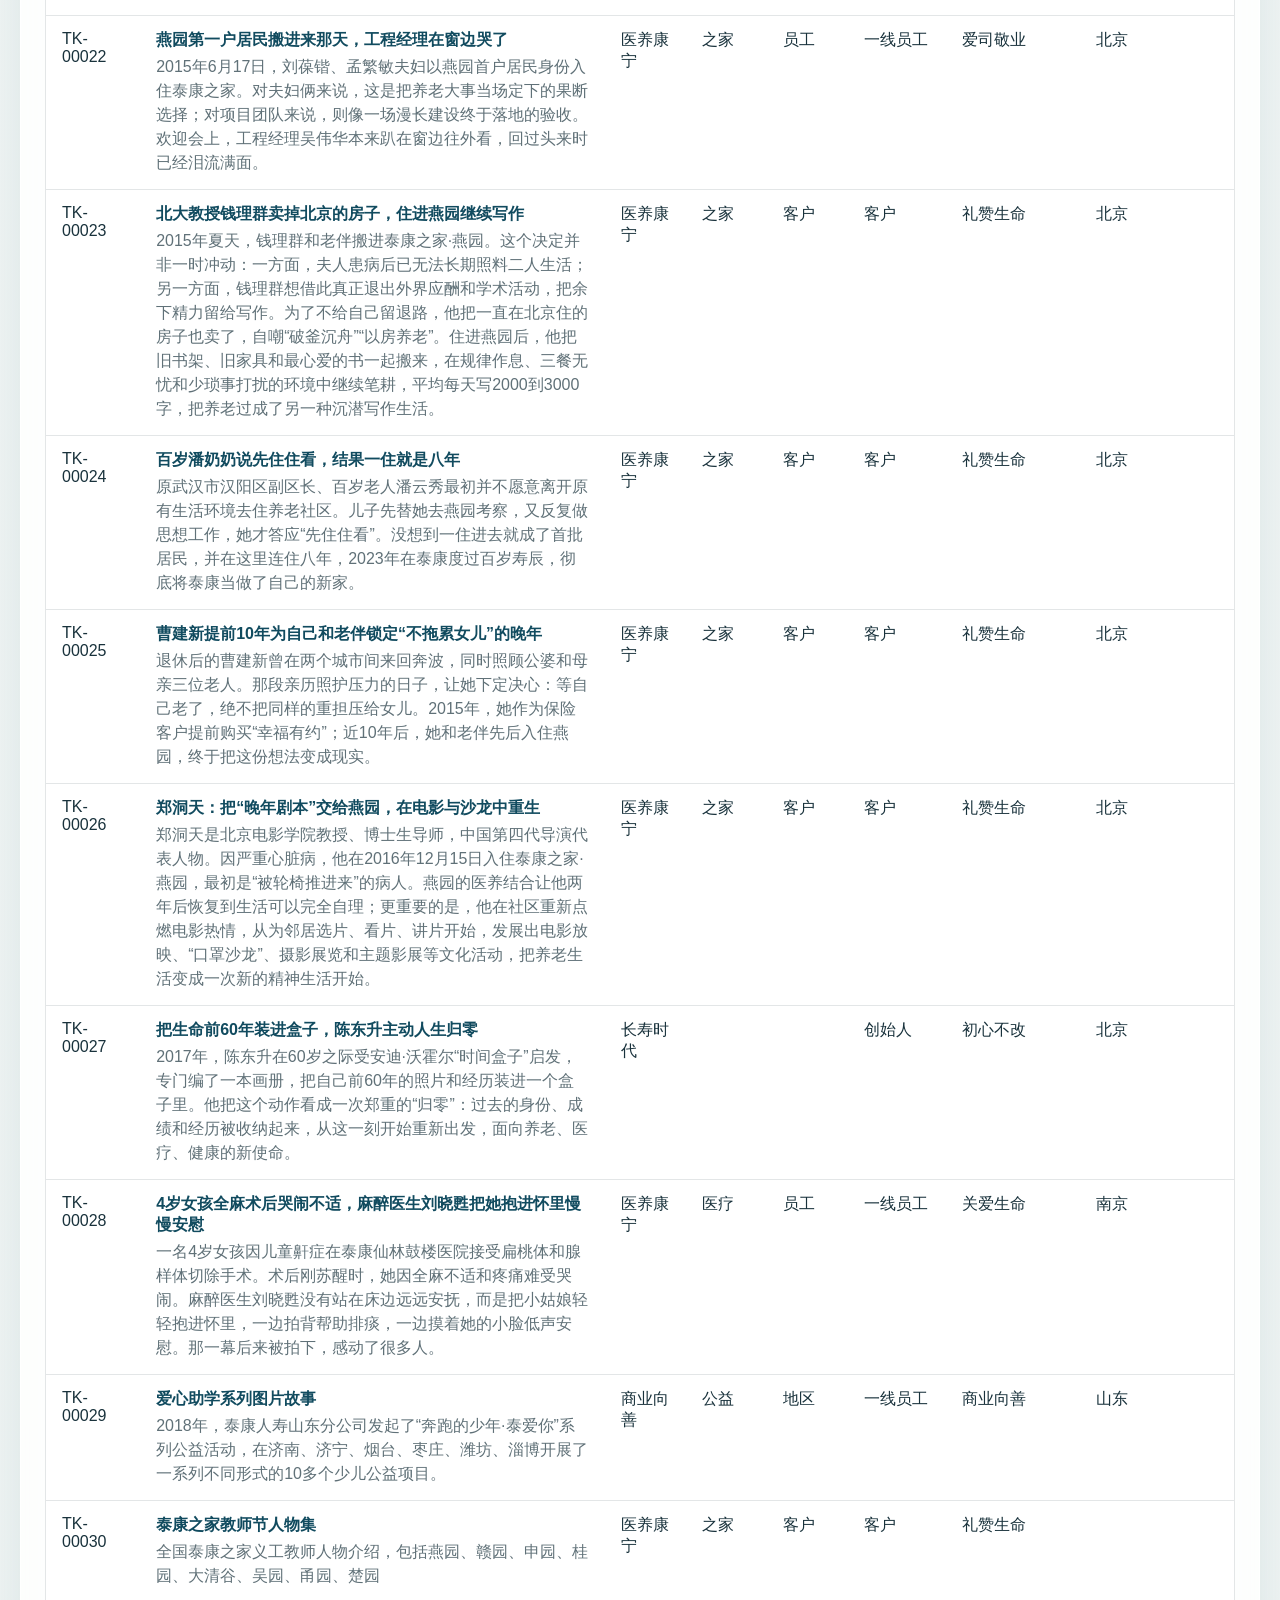
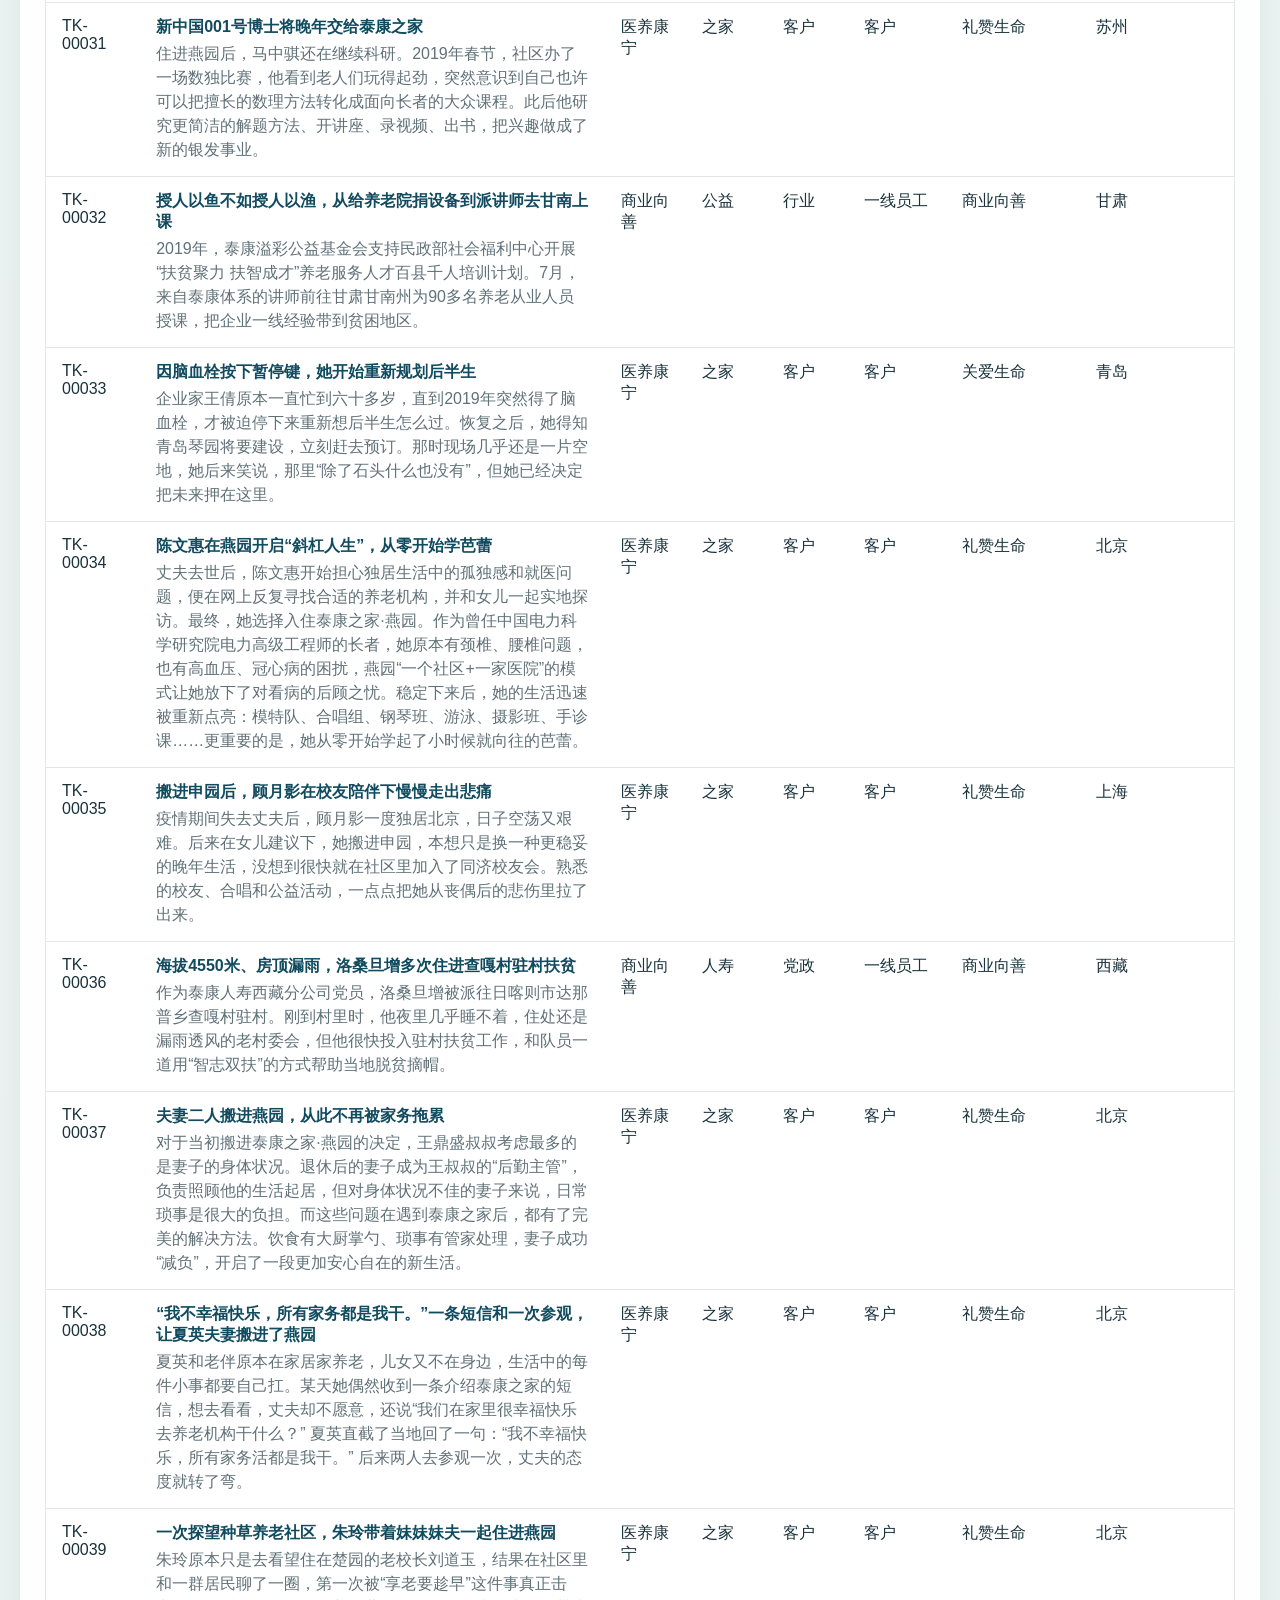
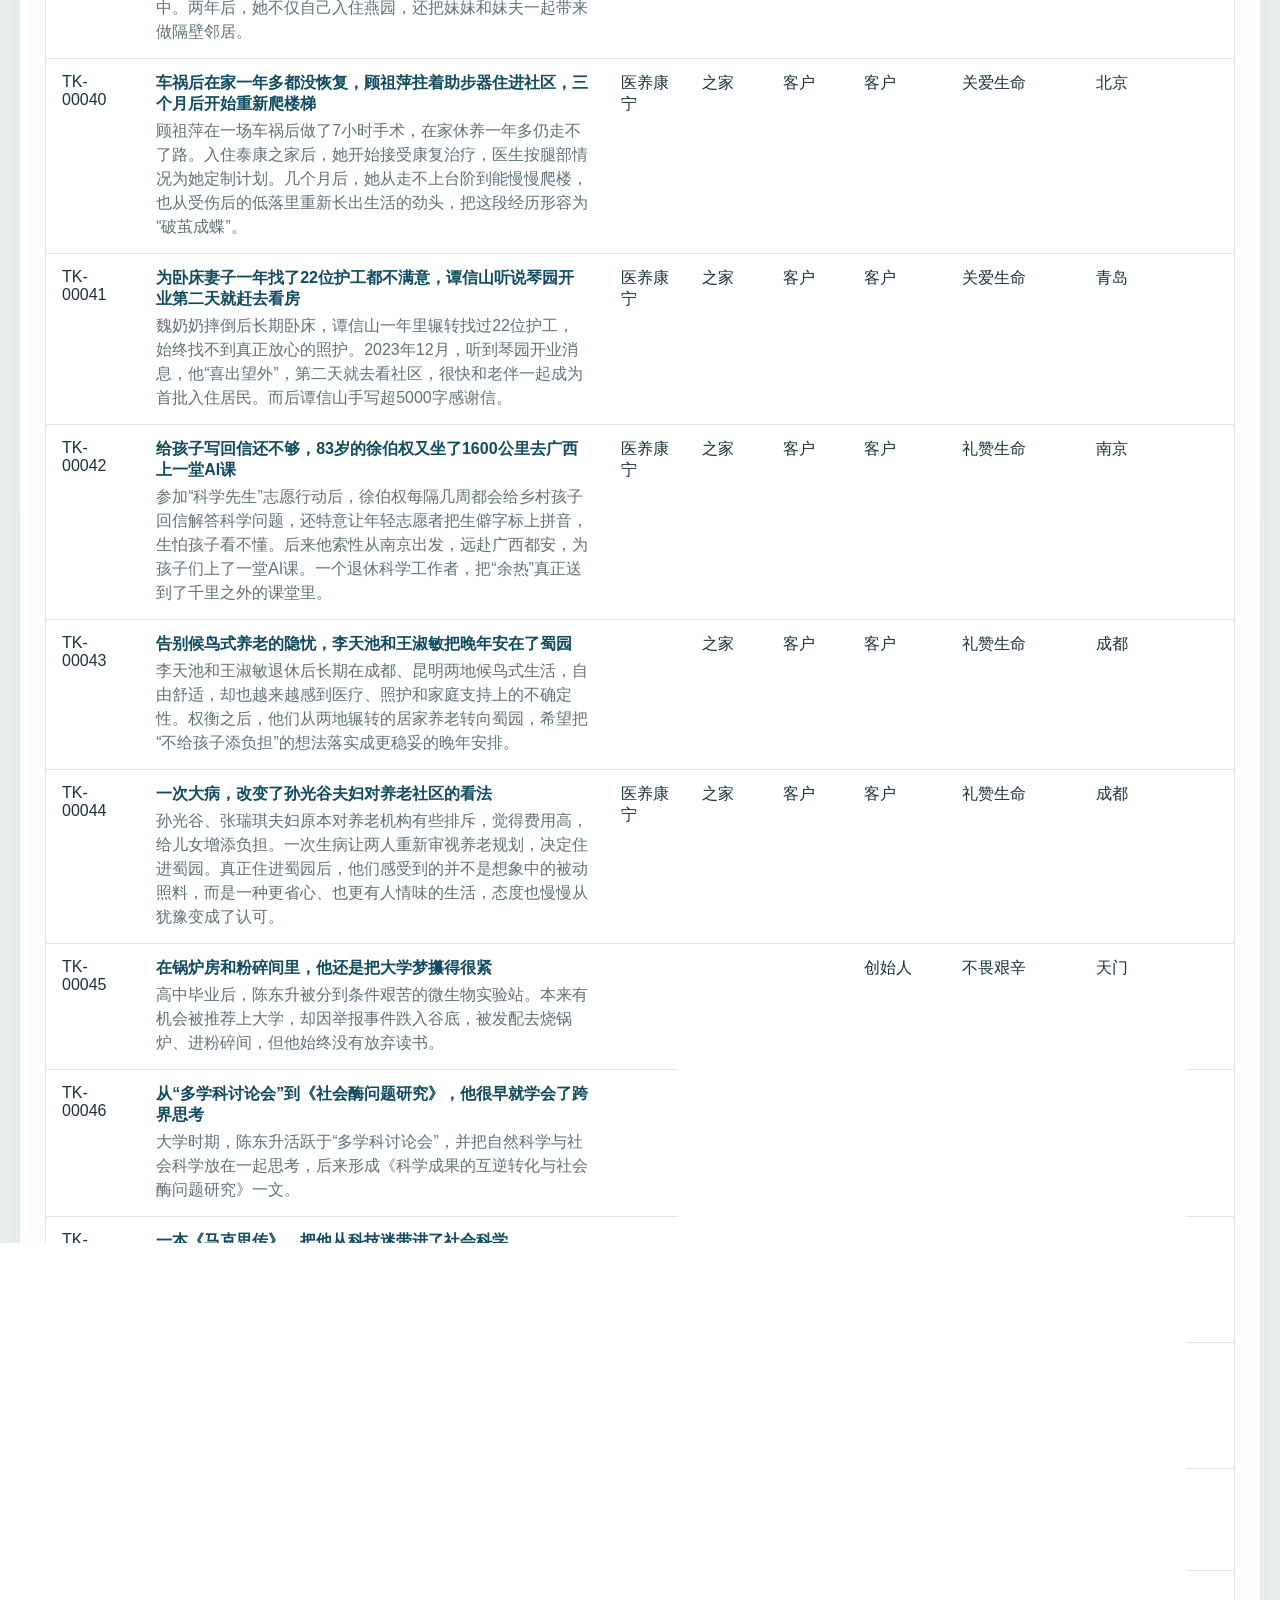
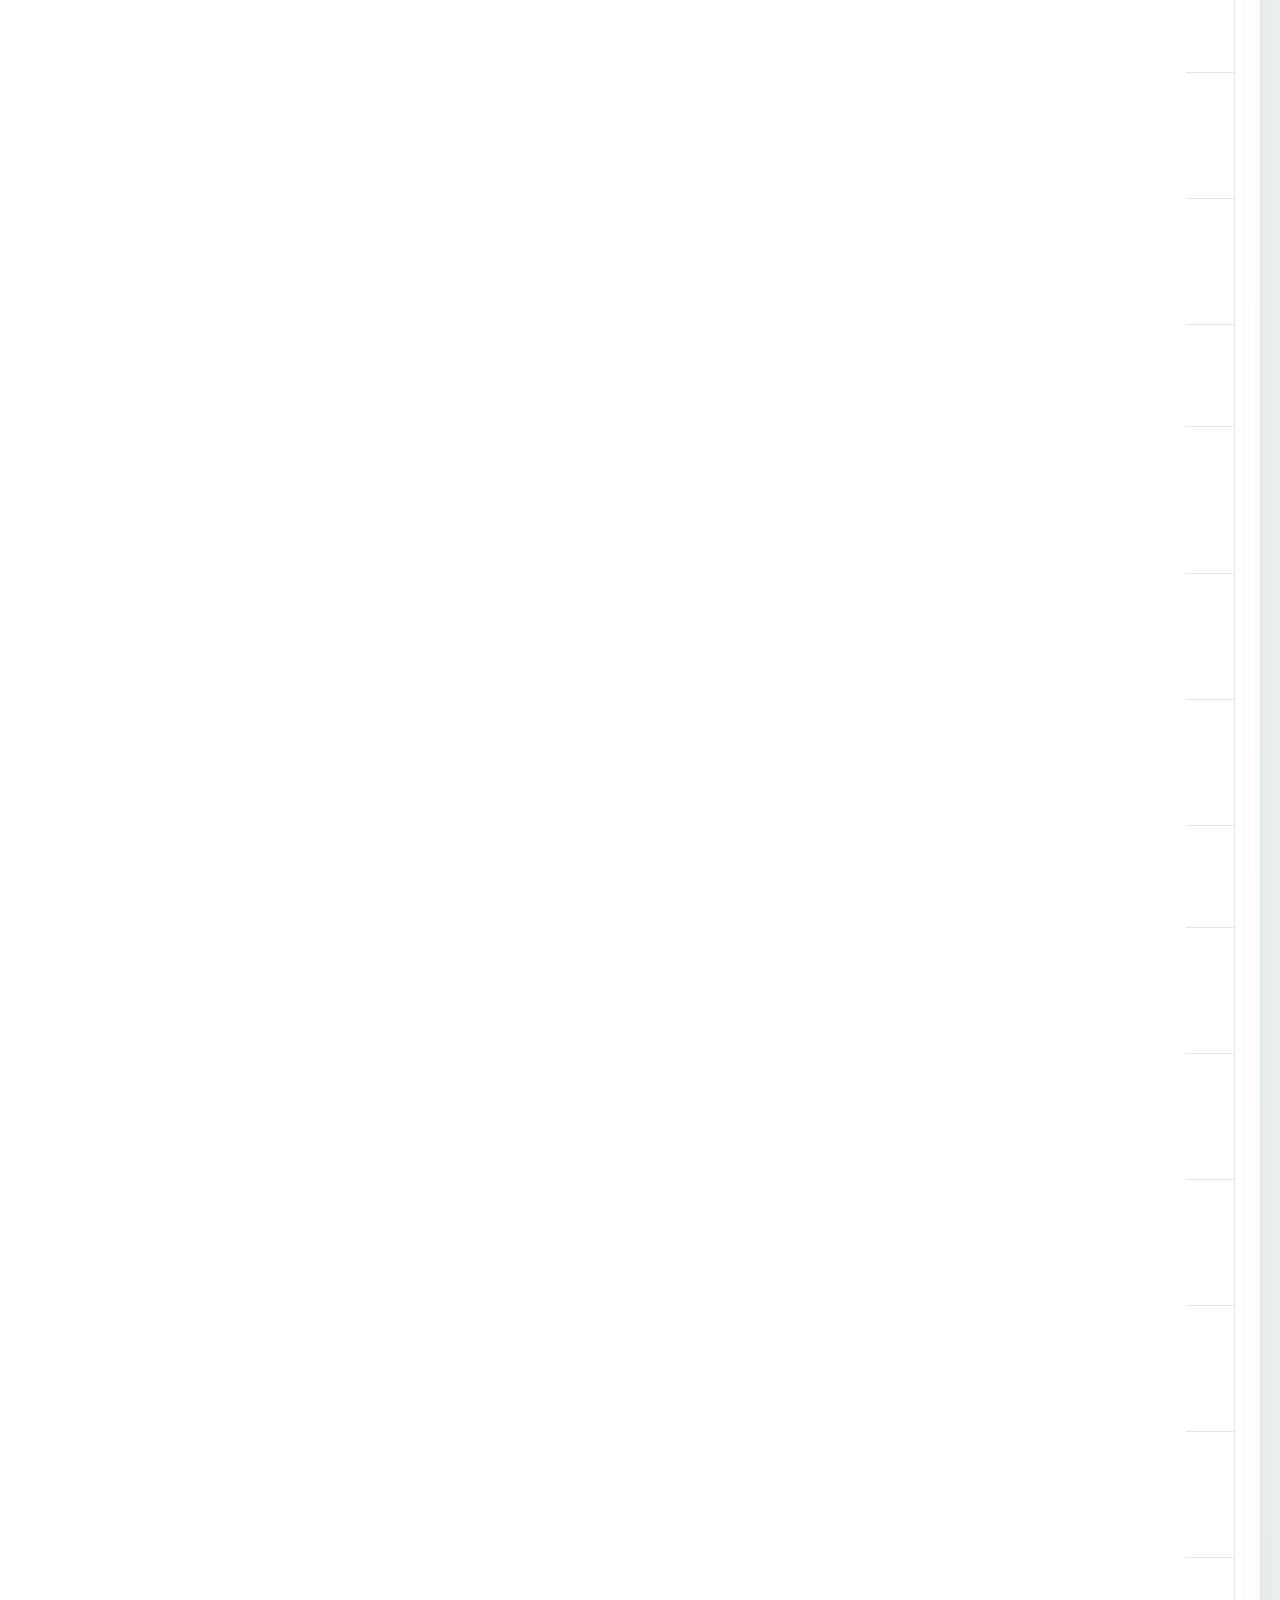
==== commit 61055ef8: "update story dashboard data to TK-00117" ====
--- a/index.html
+++ b/index.html
@@ -16,7 +16,7 @@
             用于汇报、检索和快速浏览故事资产。核心指标、筛选结果和图表会跟随数据源自动更新。
           </p>
         </div>
-        <div class="hero-meta card">
+        <div class="hero-meta card" hidden>
           <p class="meta-label">数据来源</p>
           <p class="meta-value" id="source-file">-</p>
           <p class="meta-label">最新修改时间</p>
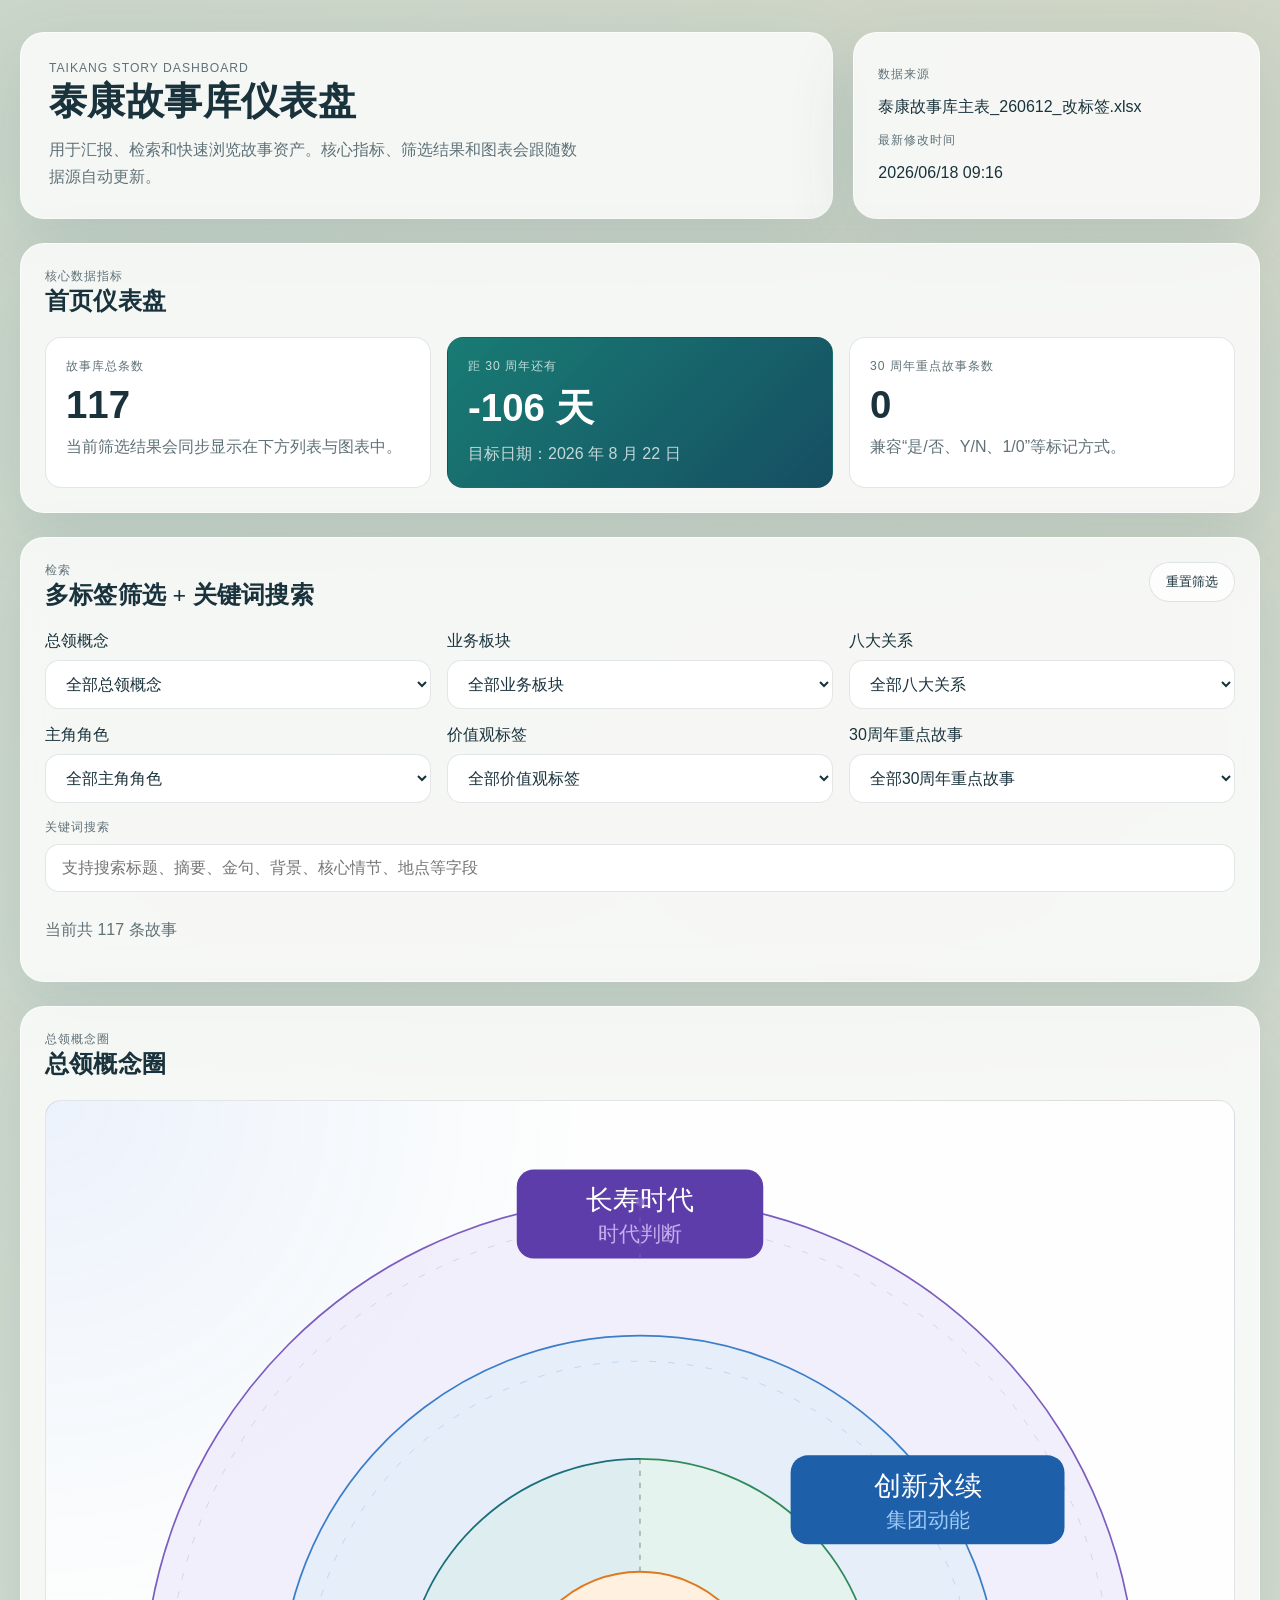
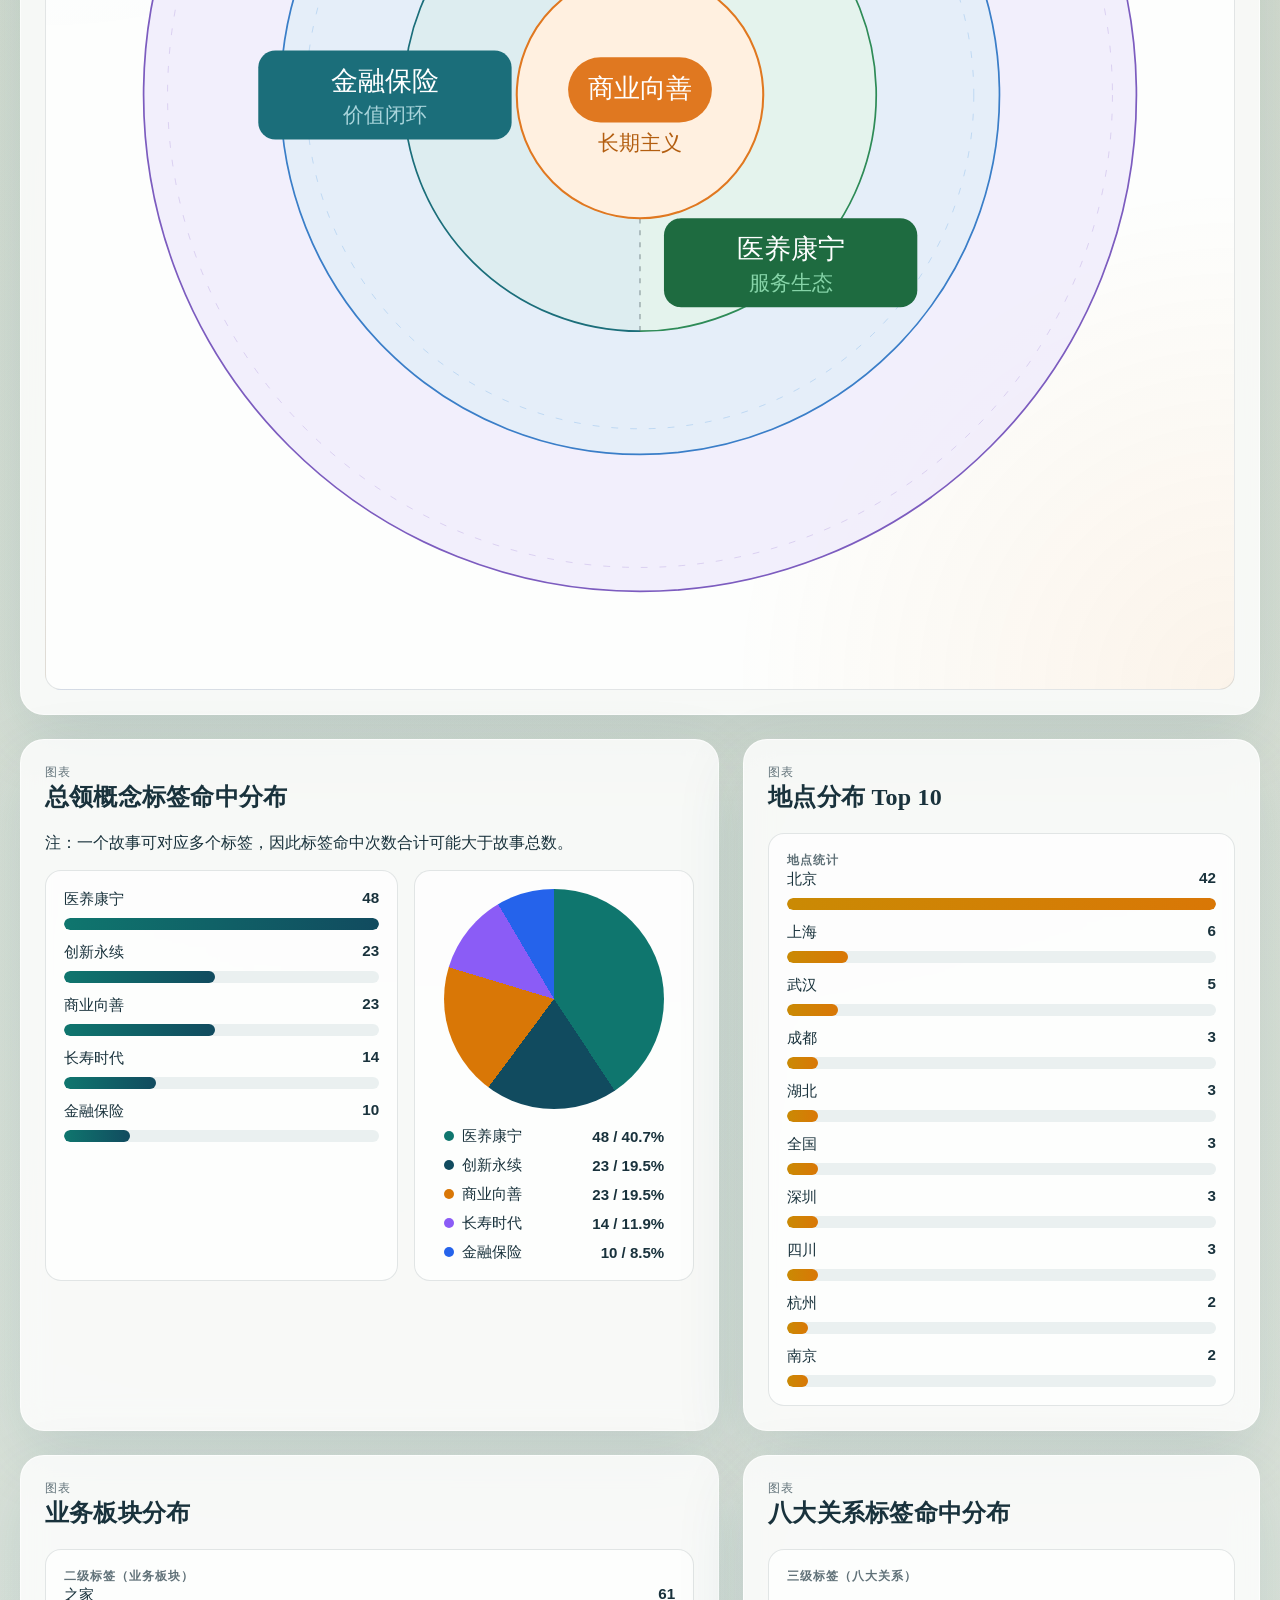
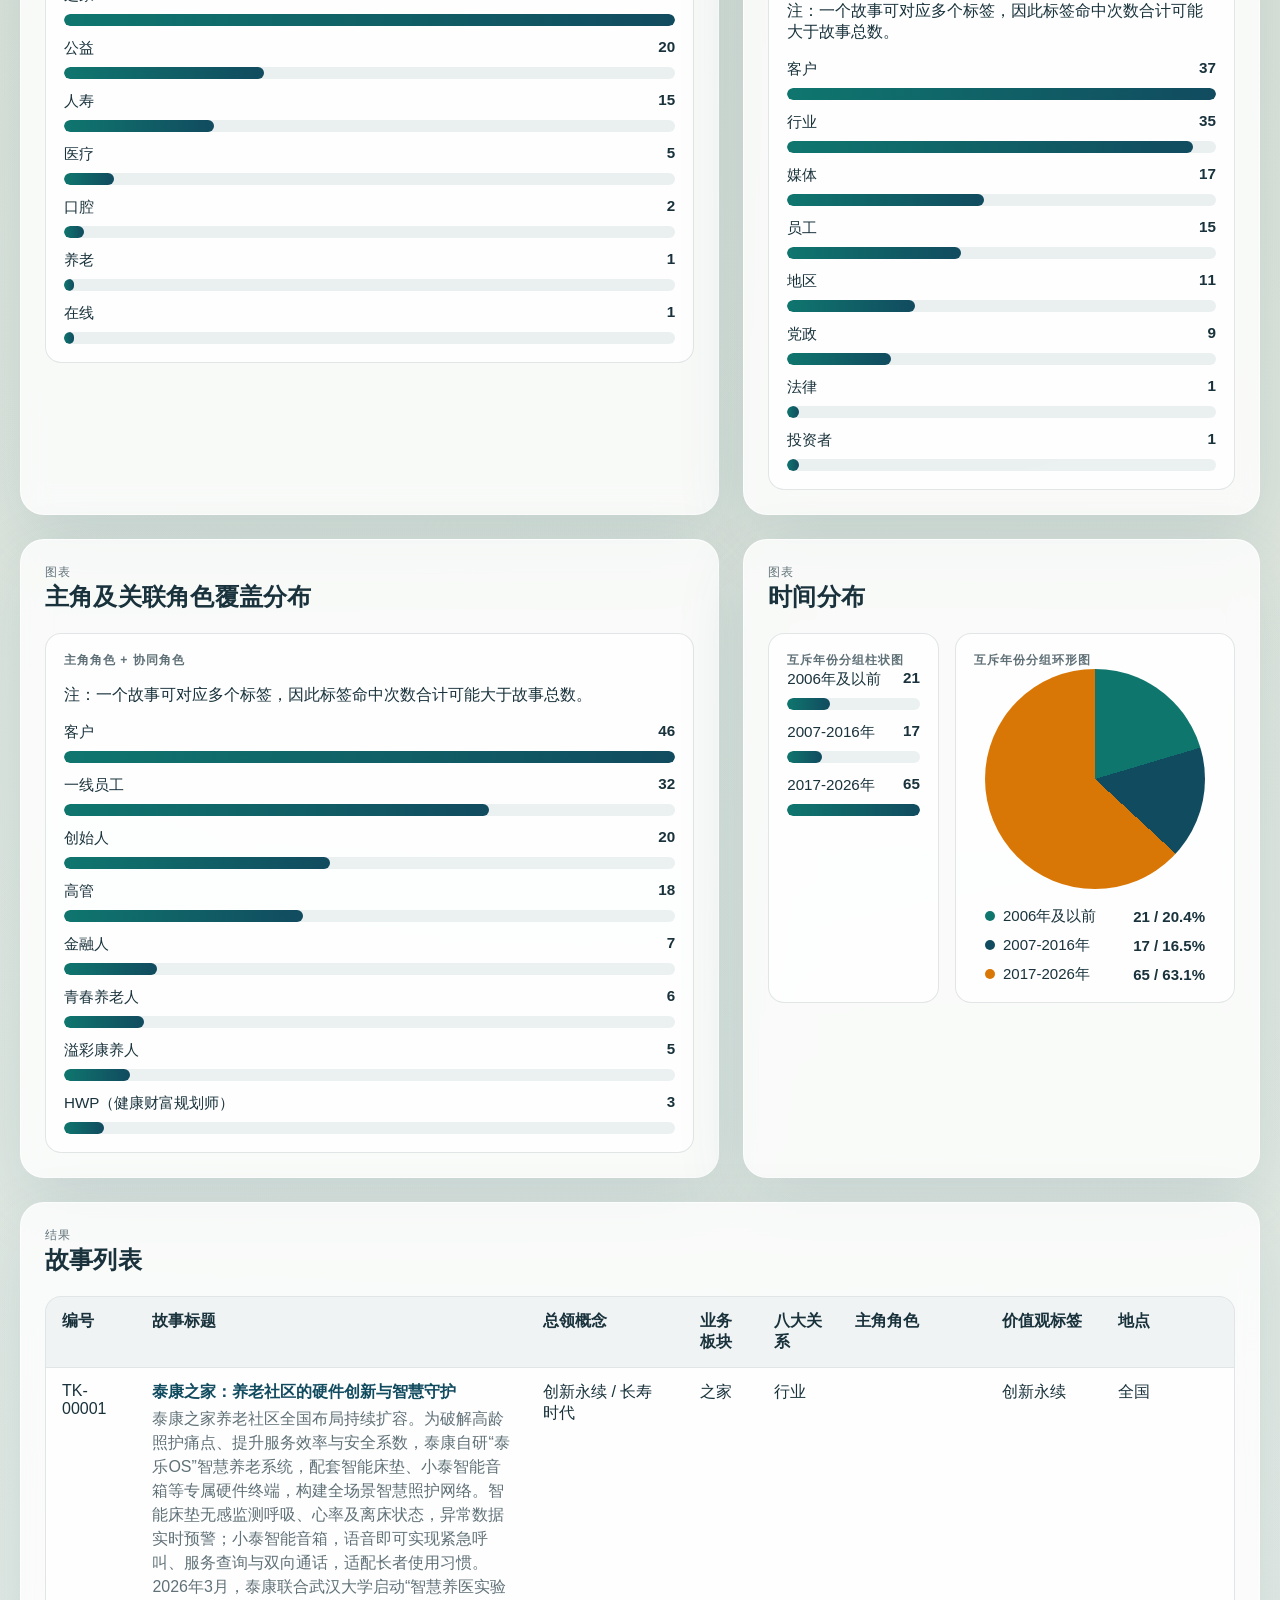
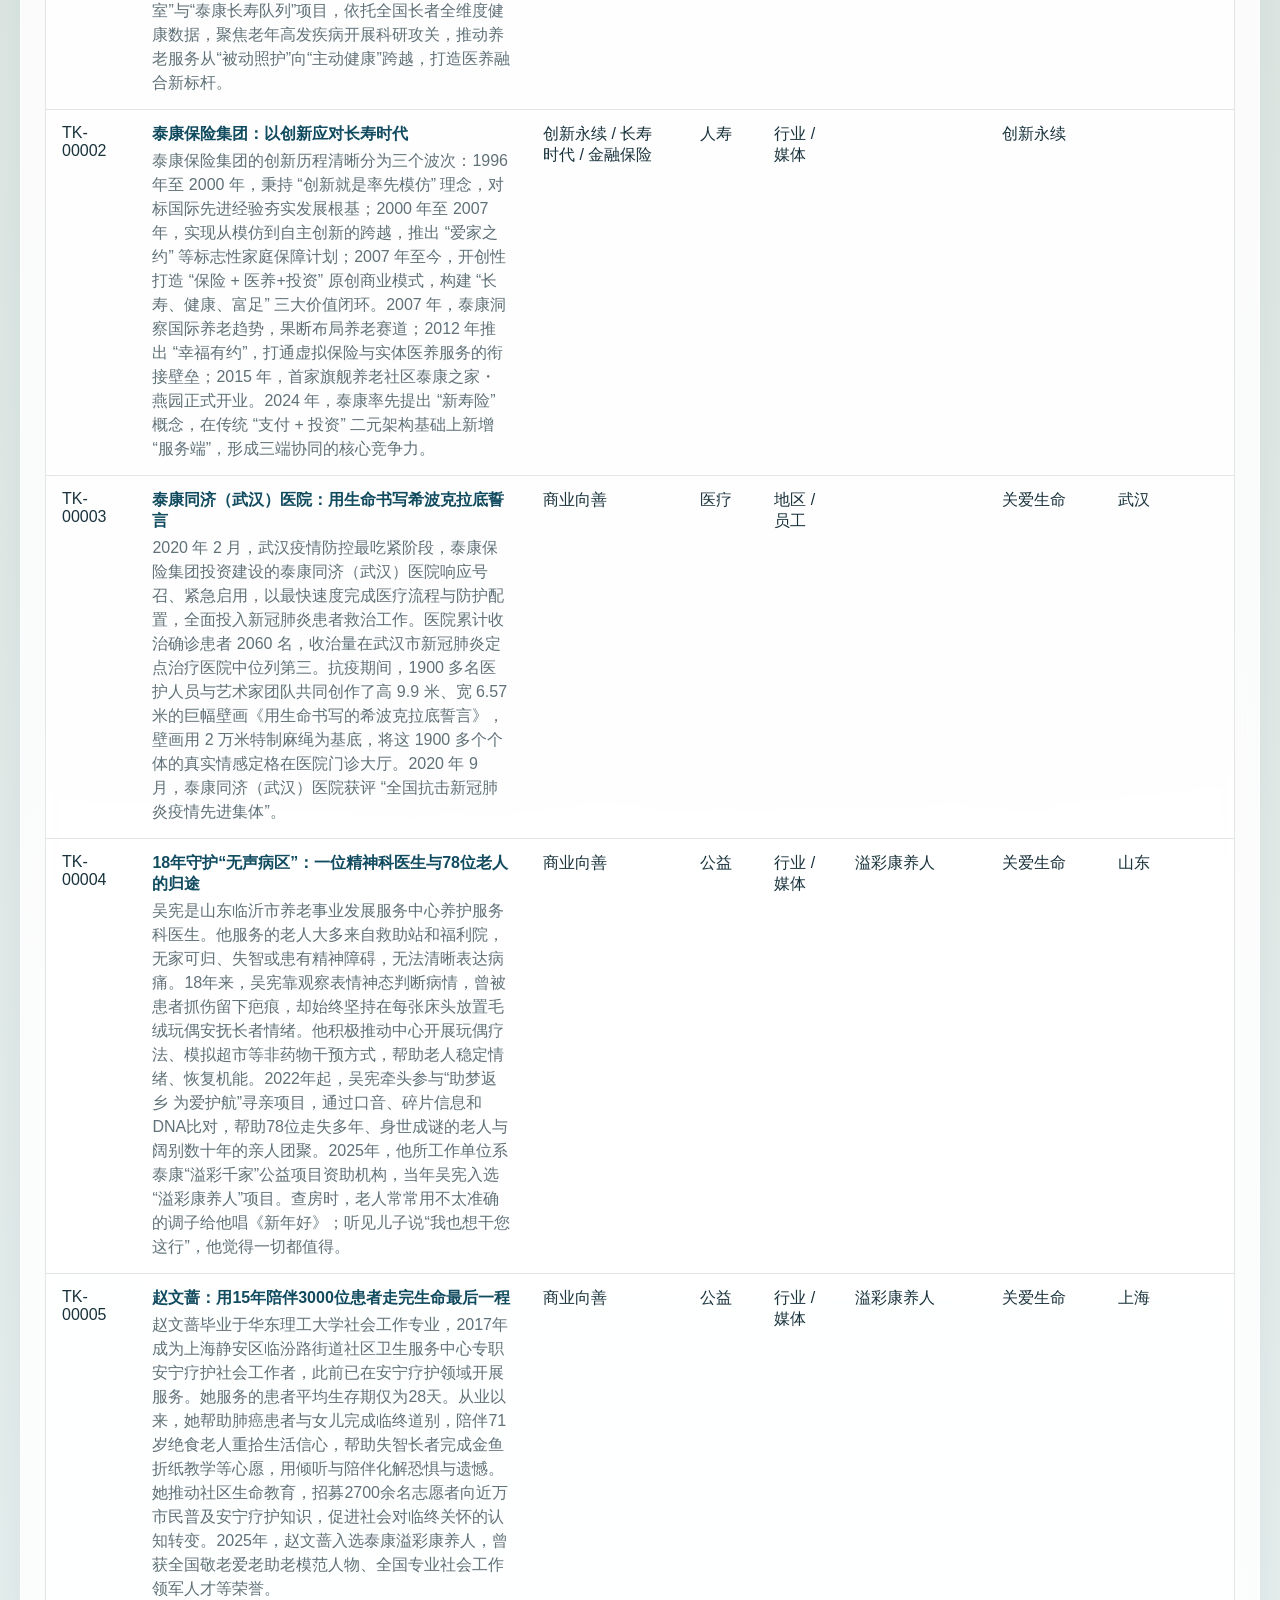
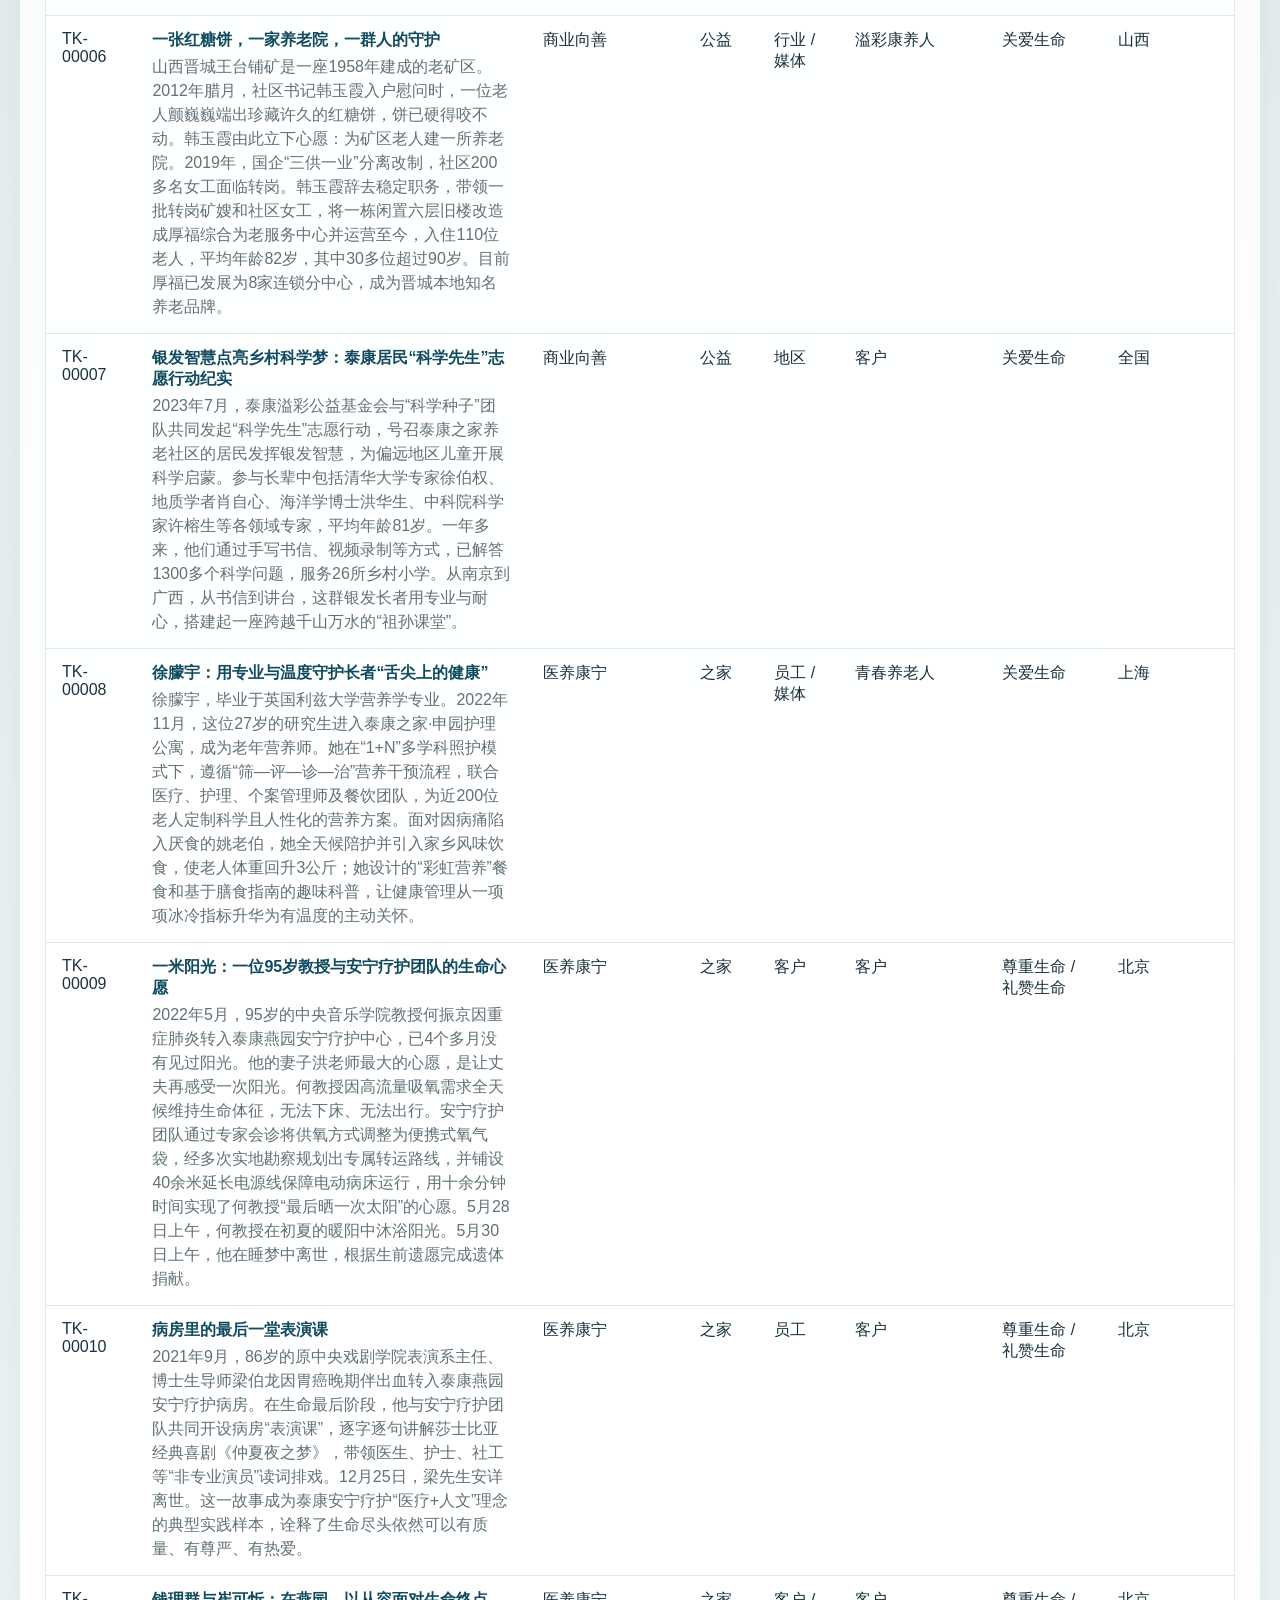
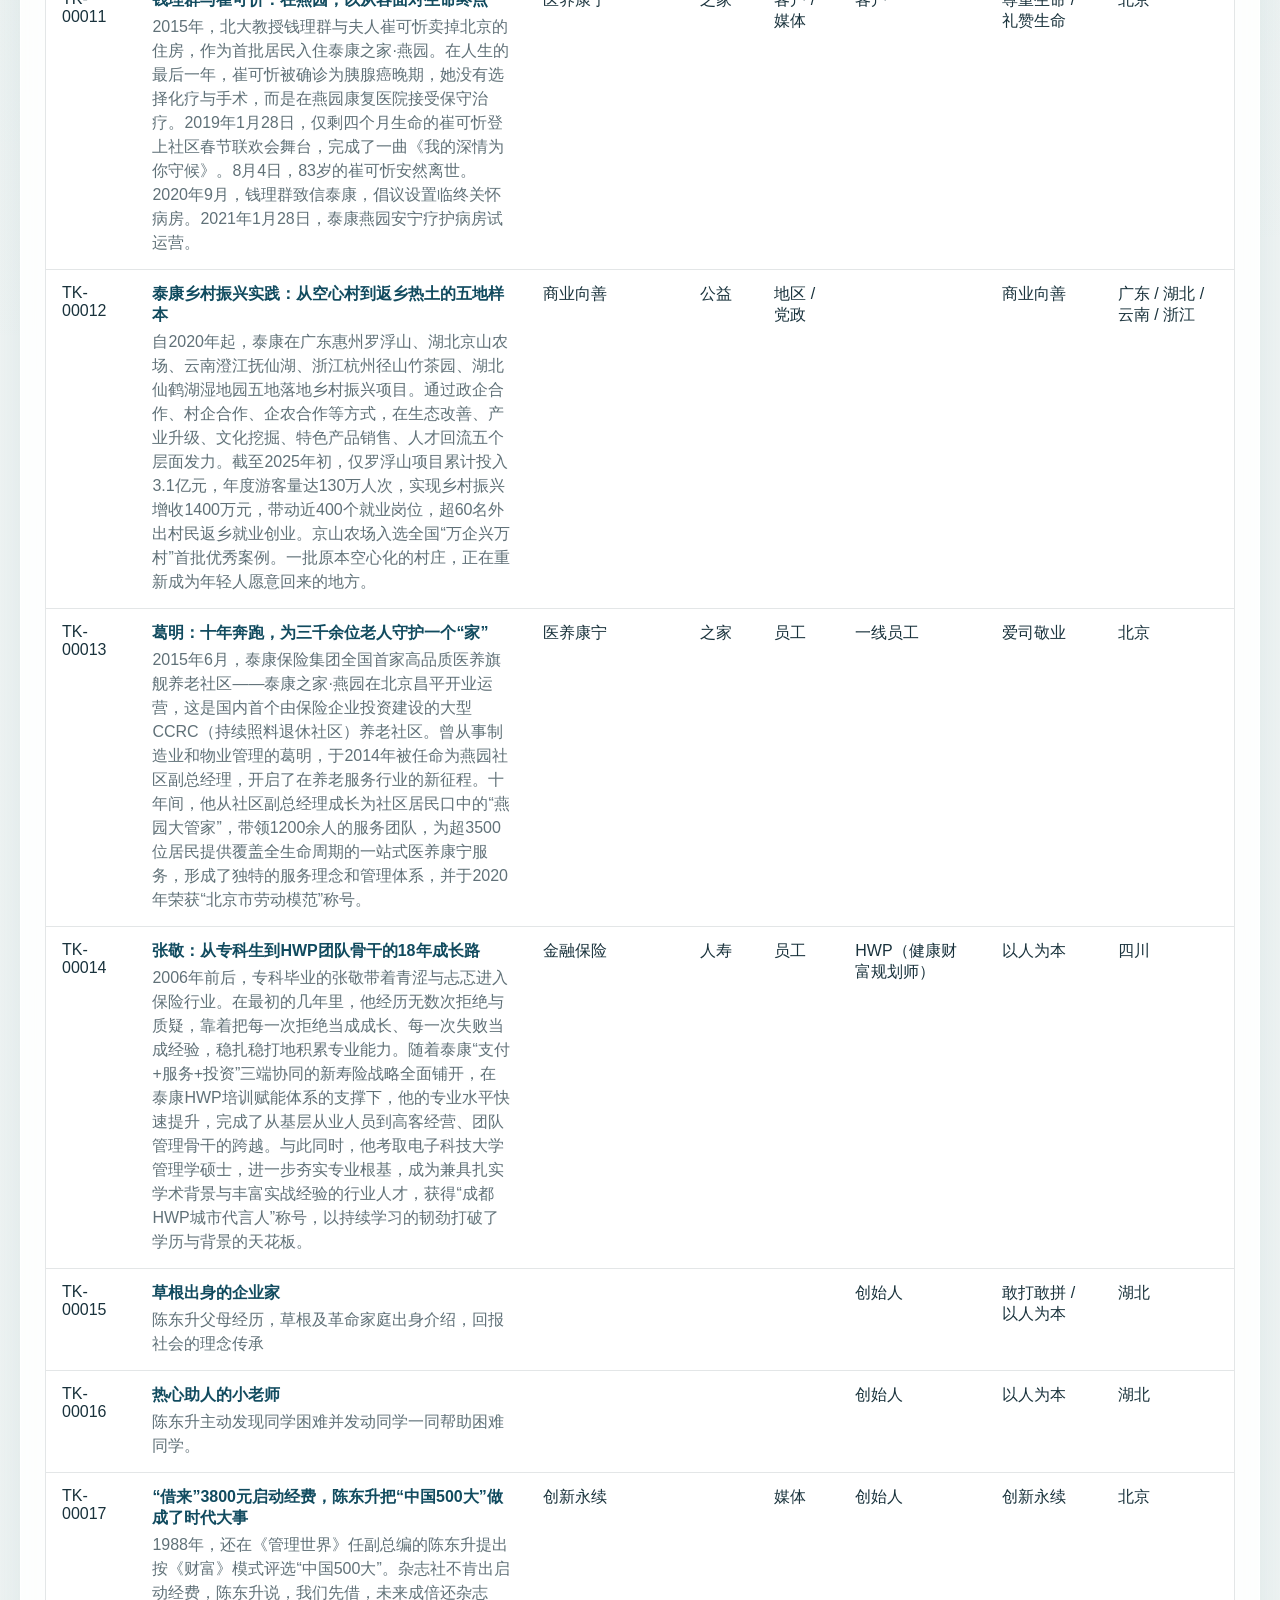
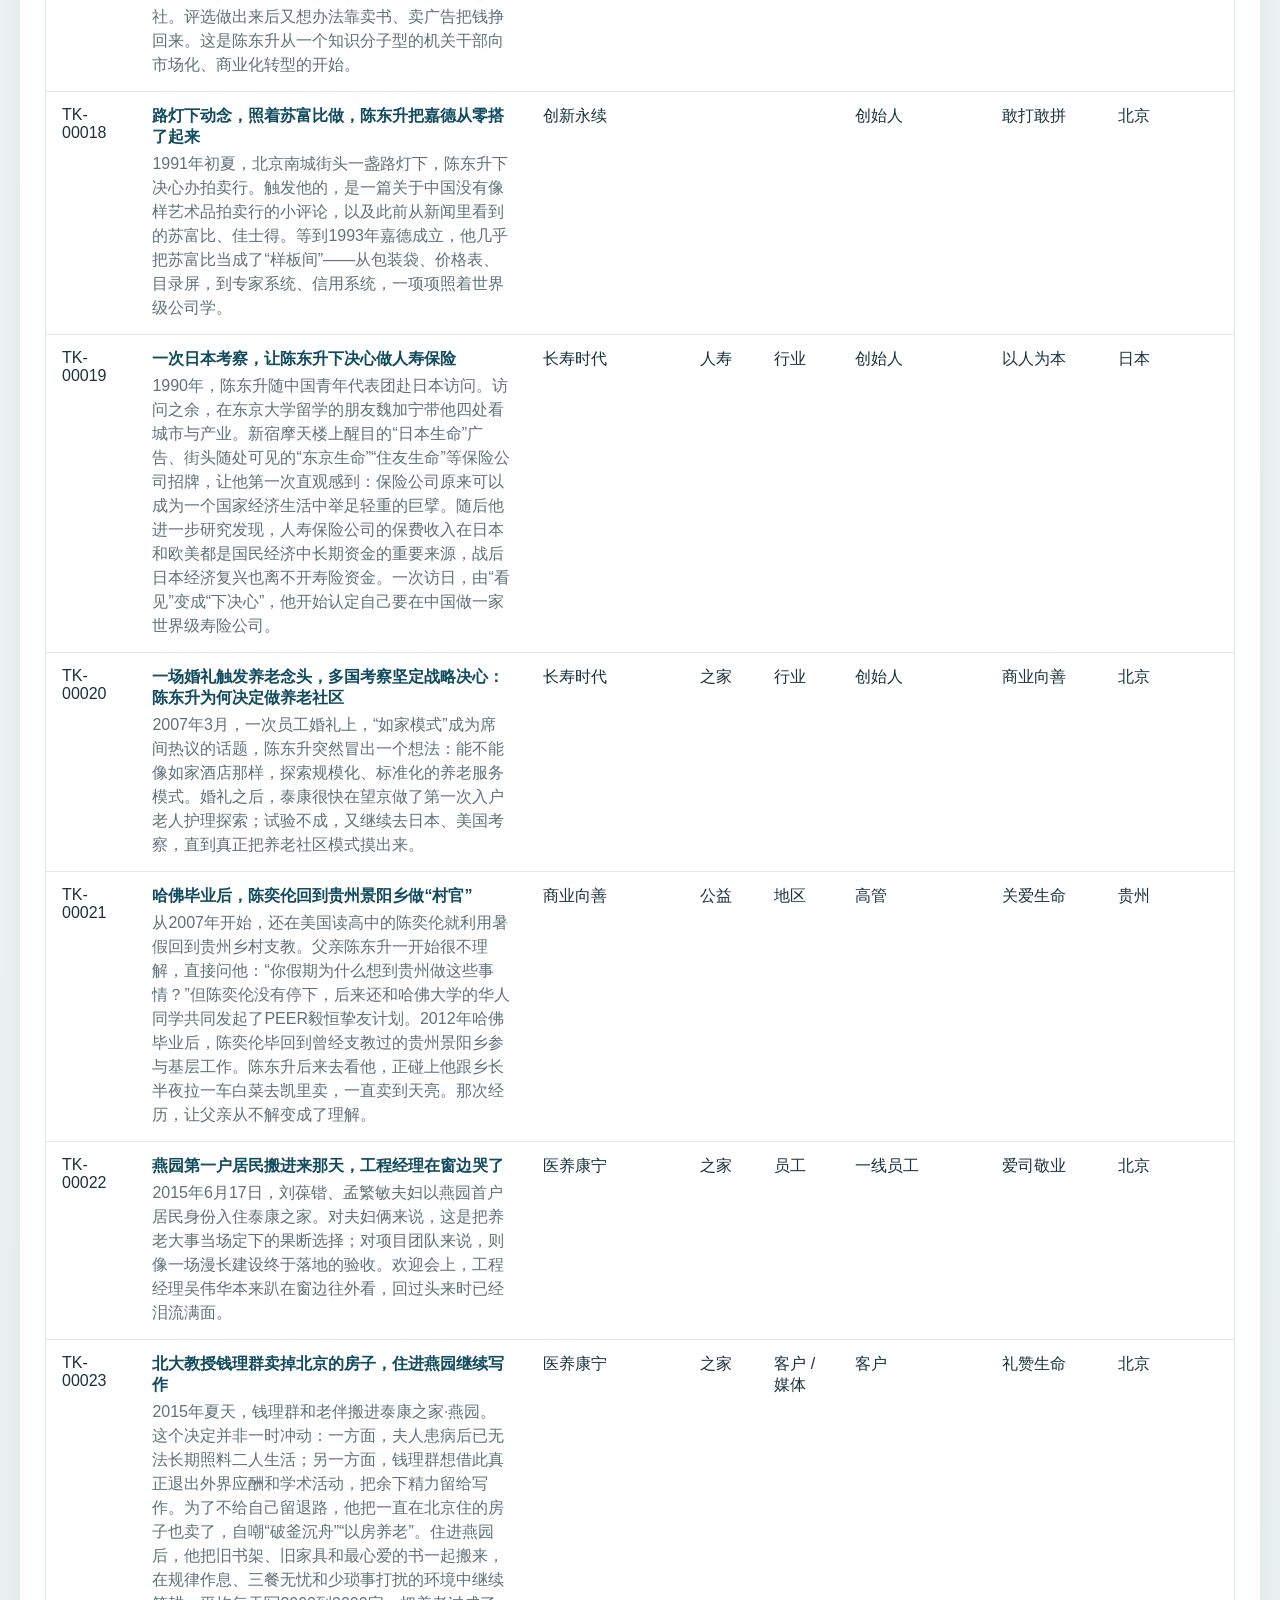
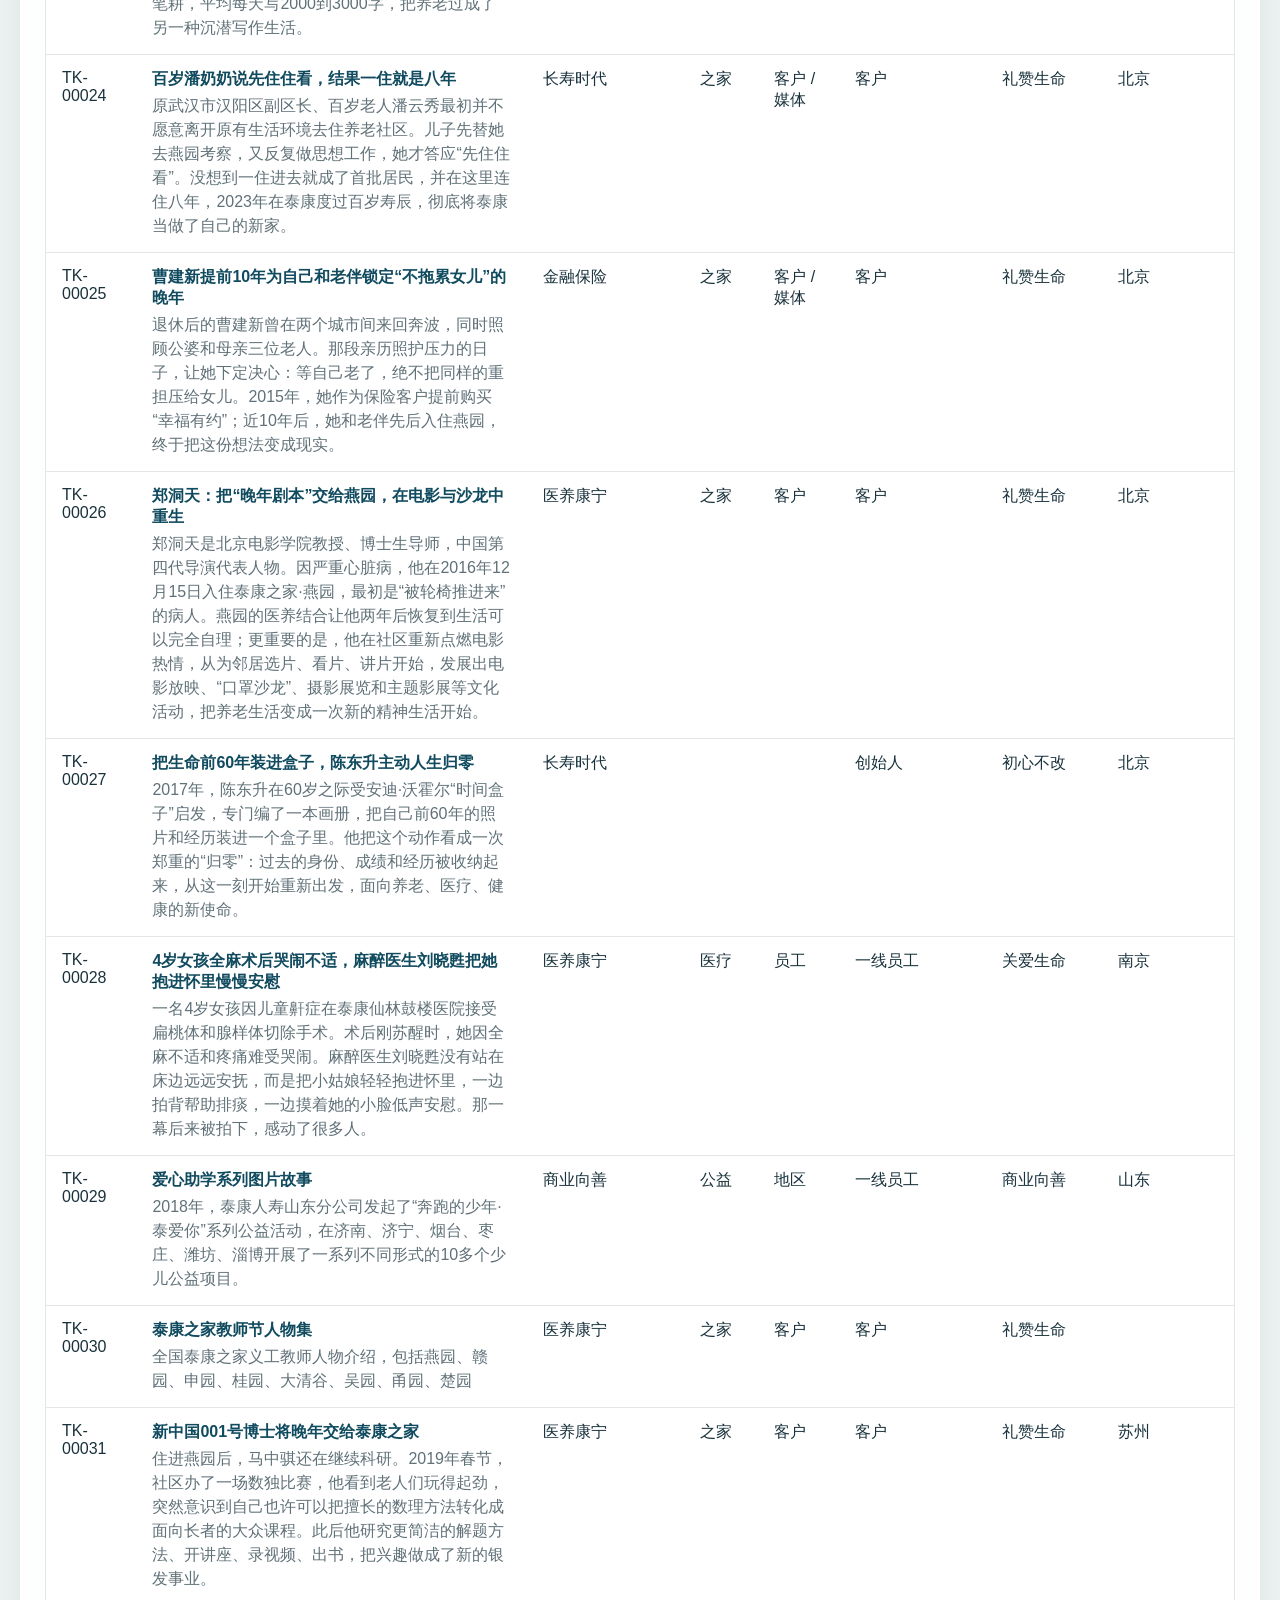
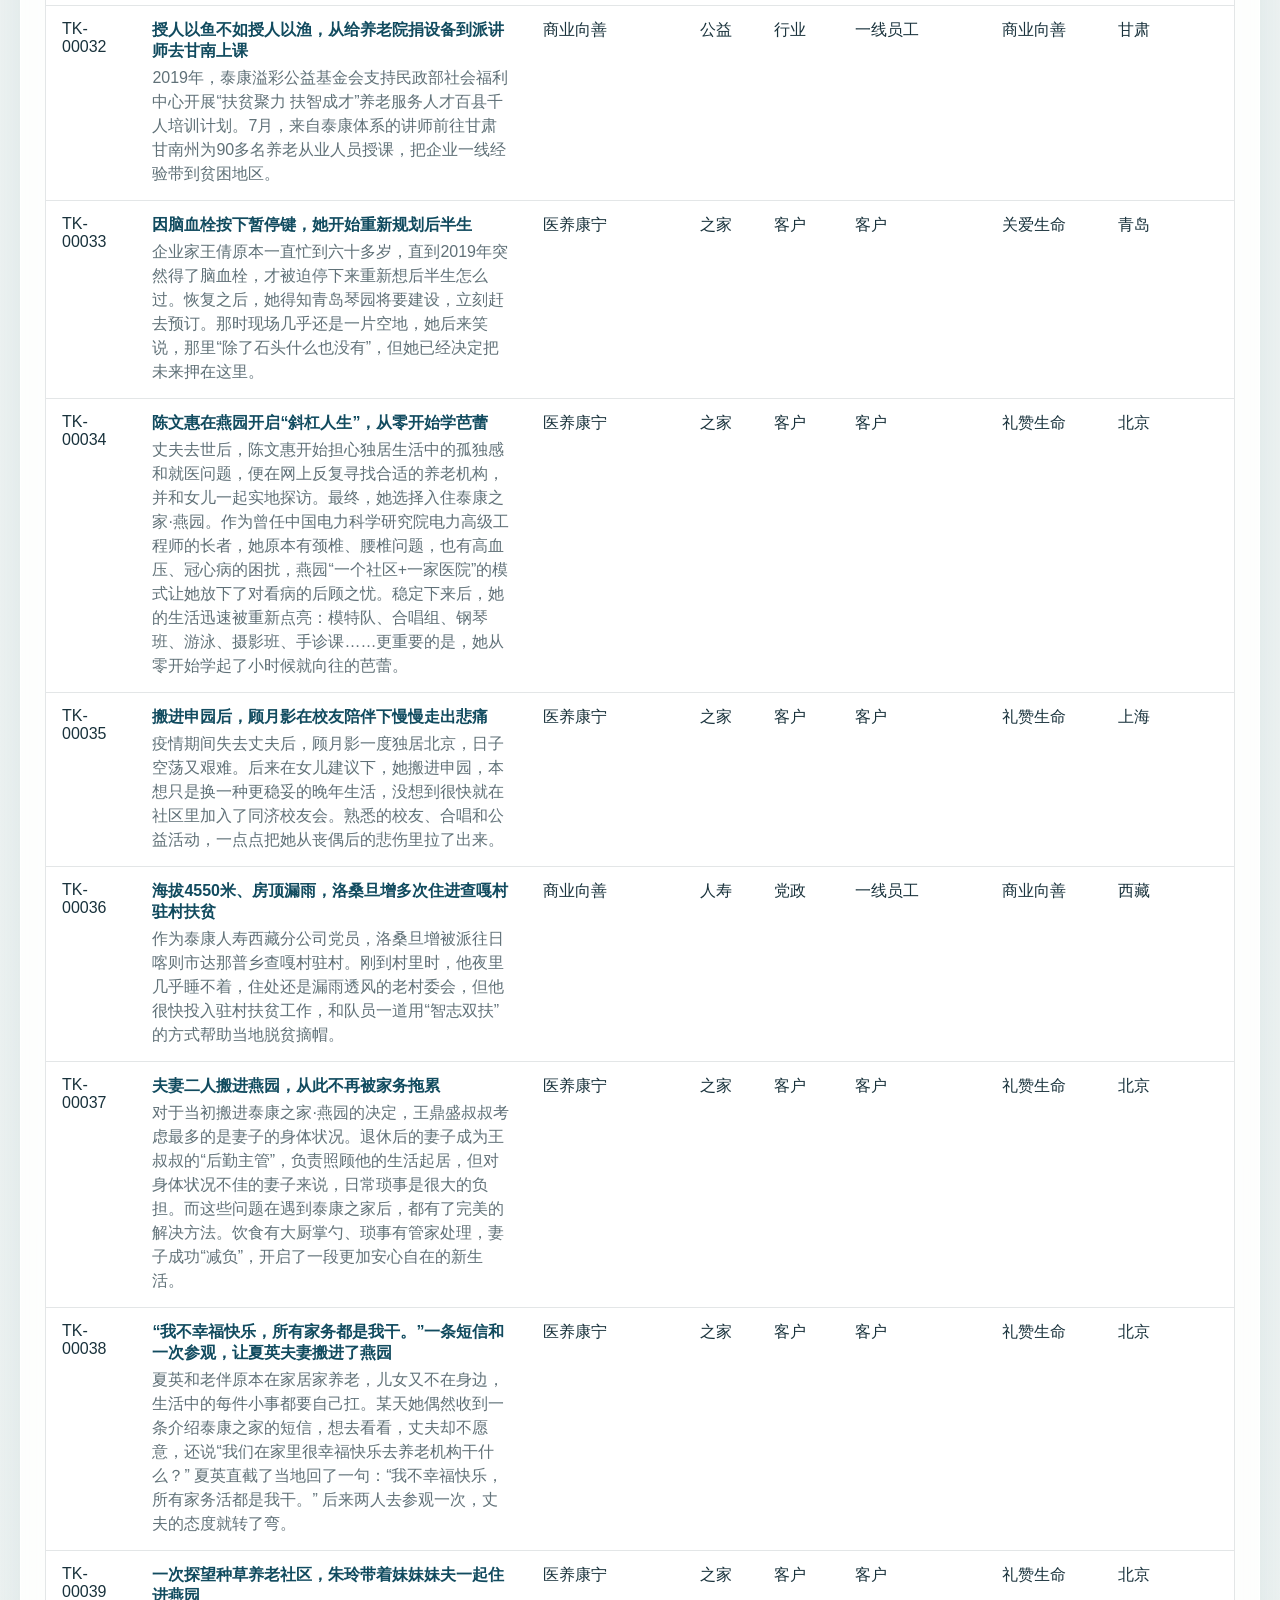
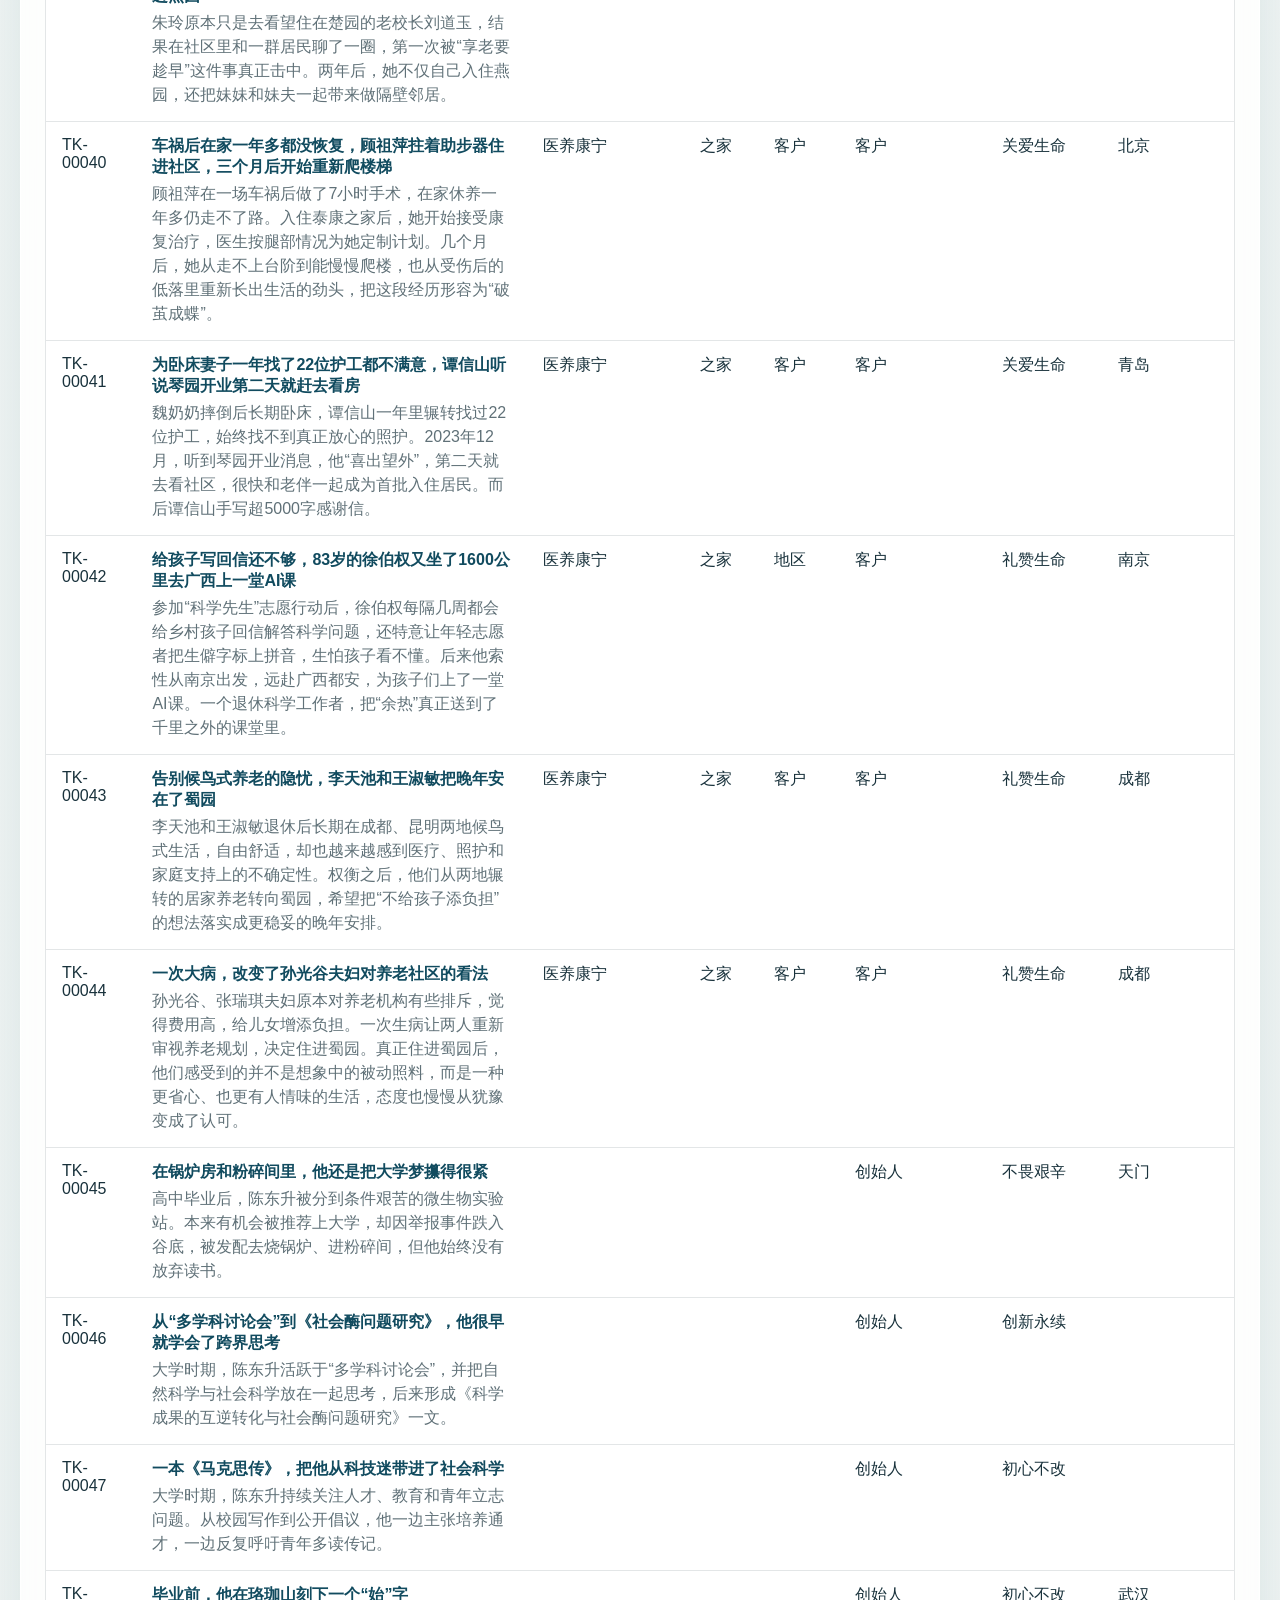
==== commit ed2cd051: "Update Taikang story labels and dashboard statistics" ====
--- a/index.html
+++ b/index.html
@@ -90,9 +90,10 @@
             <div class="section-head">
               <div>
                 <p class="section-kicker">图表</p>
-                <h2>总领概念分布</h2>
-              </div>
-            </div>
+                <h2>总领概念标签命中分布</h2>
+              </div>
+            </div>
+            <p class="chart-note">注：一个故事可对应多个标签，因此标签命中次数合计可能大于故事总数。</p>
             <div class="chart-stack">
               <div class="chart-card">
                 <div id="strategic-bar-chart" class="bar-chart"></div>
@@ -133,11 +134,12 @@
             <div class="section-head">
               <div>
                 <p class="section-kicker">图表</p>
-                <h2>八大关系分布</h2>
+                <h2>八大关系标签命中分布</h2>
               </div>
             </div>
             <div class="chart-card">
               <h3>三级标签（八大关系）</h3>
+              <p class="chart-note">注：一个故事可对应多个标签，因此标签命中次数合计可能大于故事总数。</p>
               <div id="relation-bar-chart" class="bar-chart"></div>
             </div>
           </article>
@@ -146,11 +148,12 @@
             <div class="section-head">
               <div>
                 <p class="section-kicker">图表</p>
-                <h2>主角角色分布</h2>
-              </div>
-            </div>
-            <div class="chart-card">
-              <h3>主角角色</h3>
+                <h2>主角及关联角色覆盖分布</h2>
+              </div>
+            </div>
+            <div class="chart-card">
+              <h3>主角角色 + 协同角色</h3>
+              <p class="chart-note">注：一个故事可对应多个标签，因此标签命中次数合计可能大于故事总数。</p>
               <div id="role-bar-chart" class="bar-chart"></div>
             </div>
           </article>
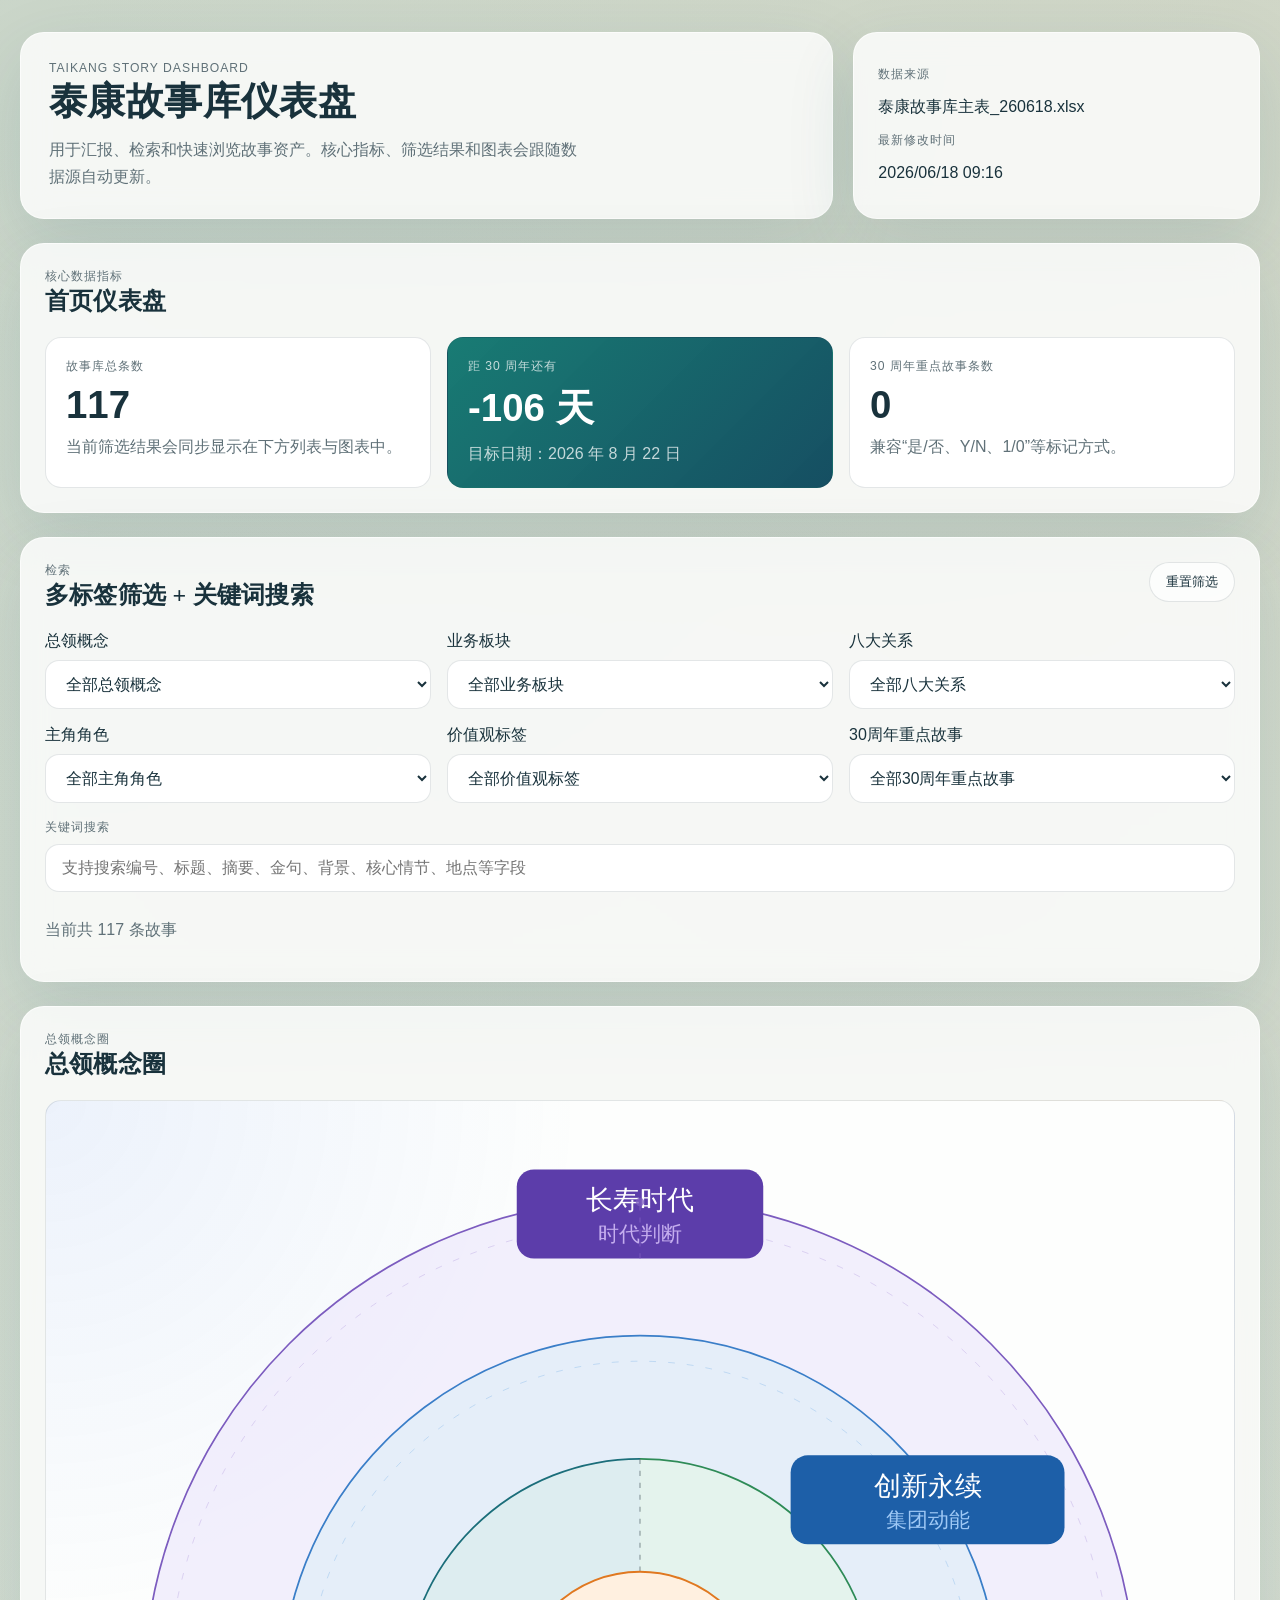
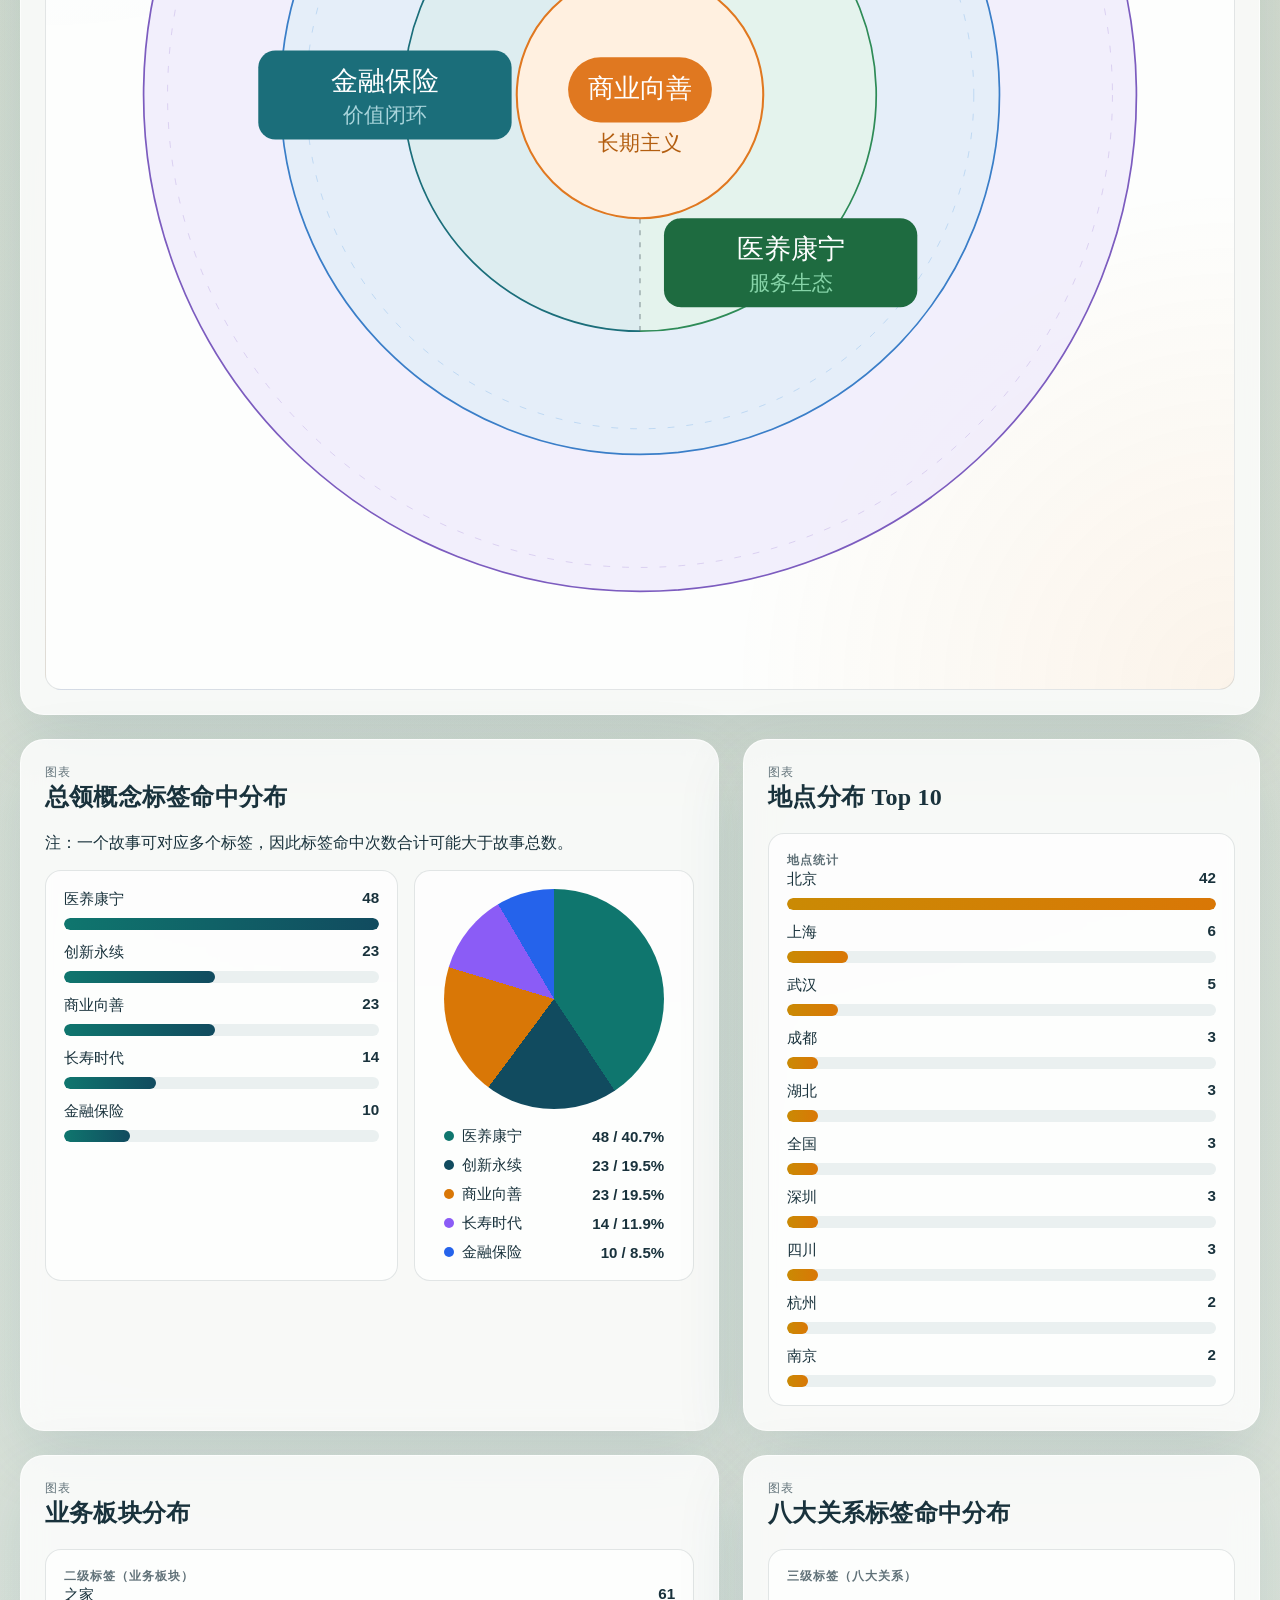
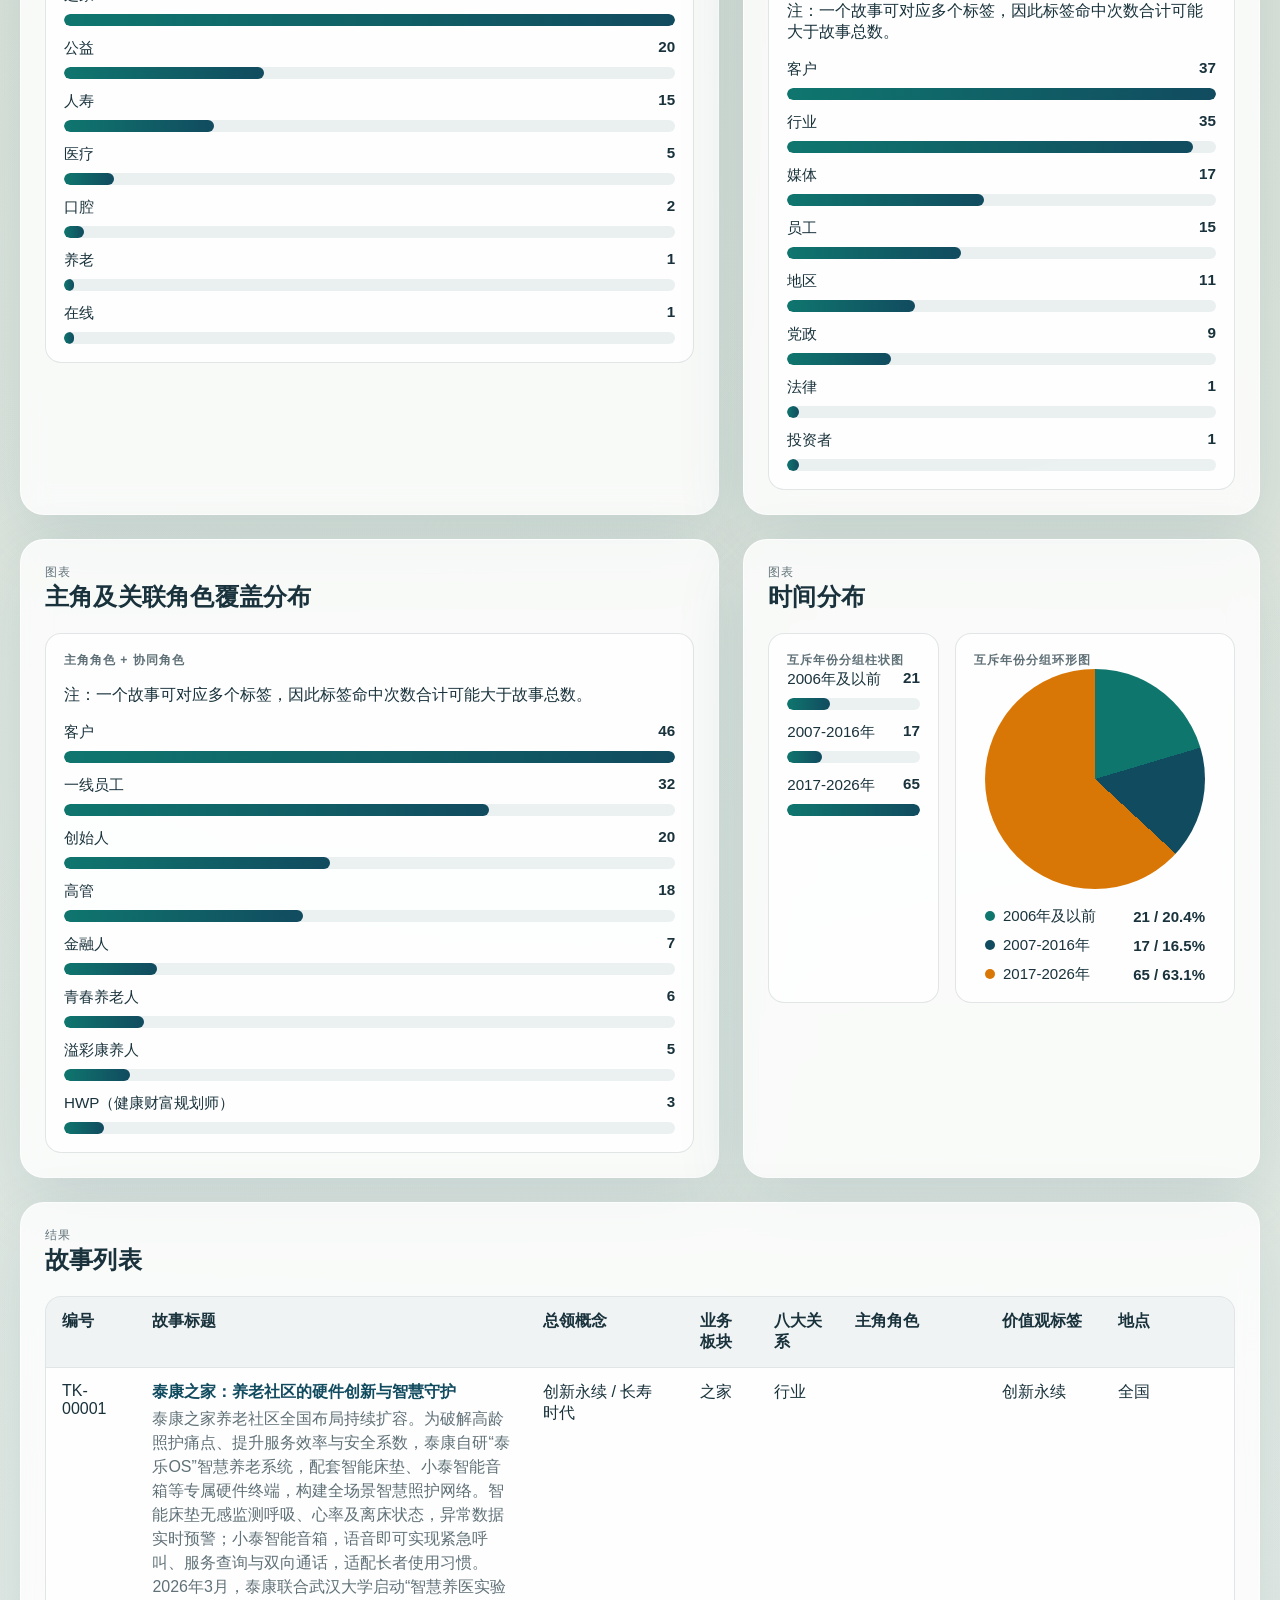
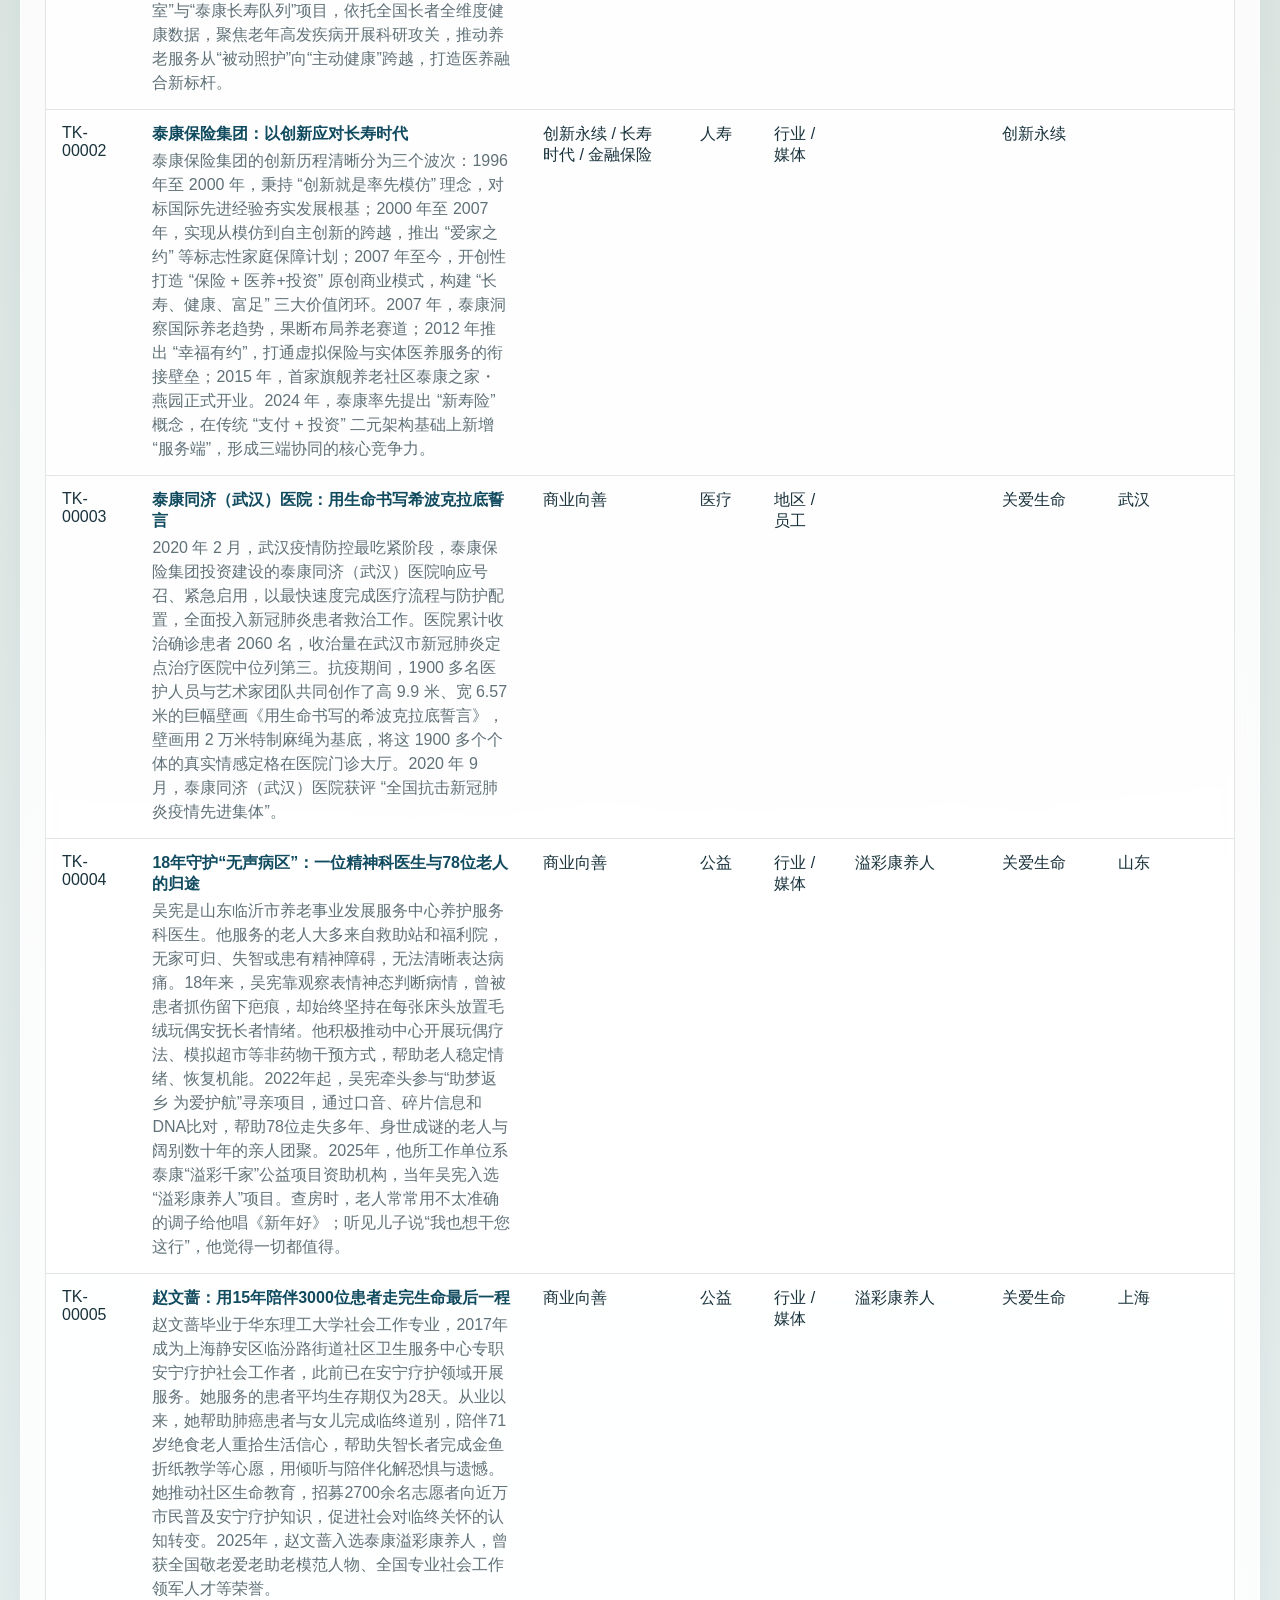
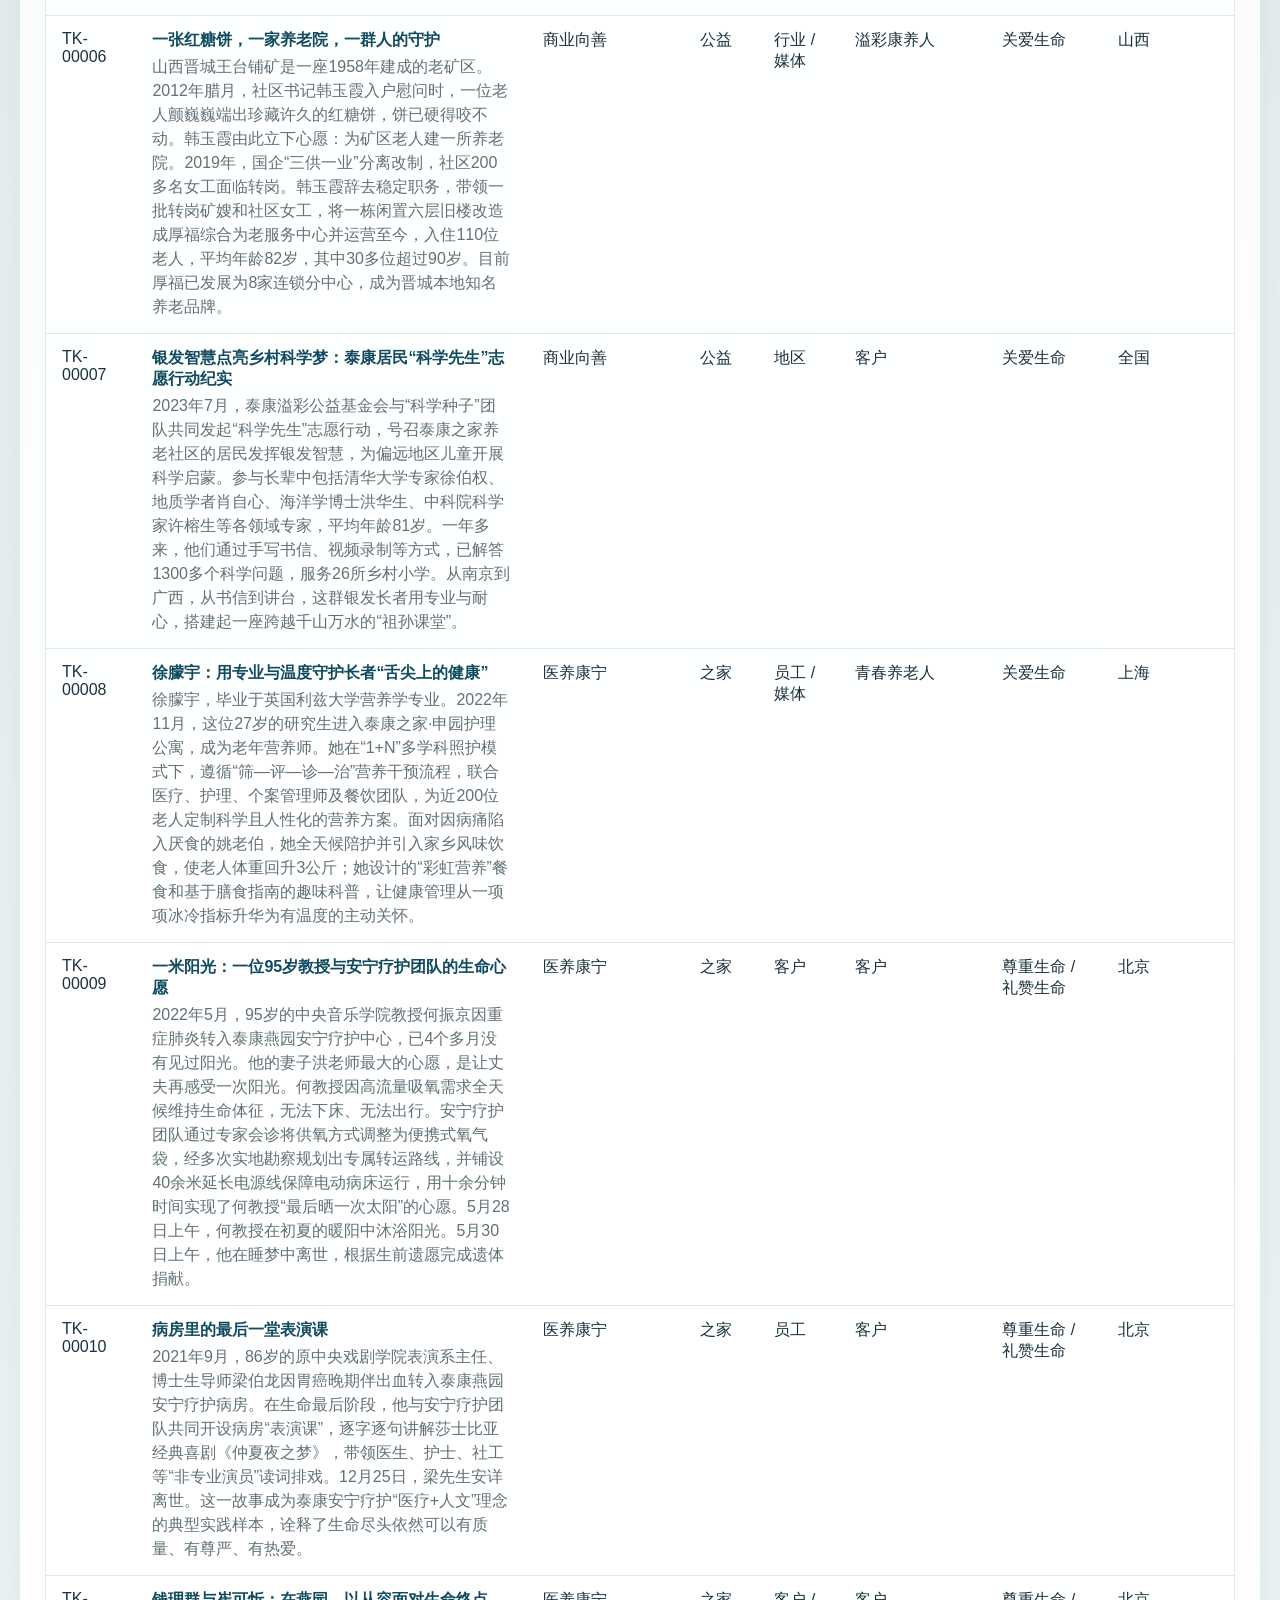
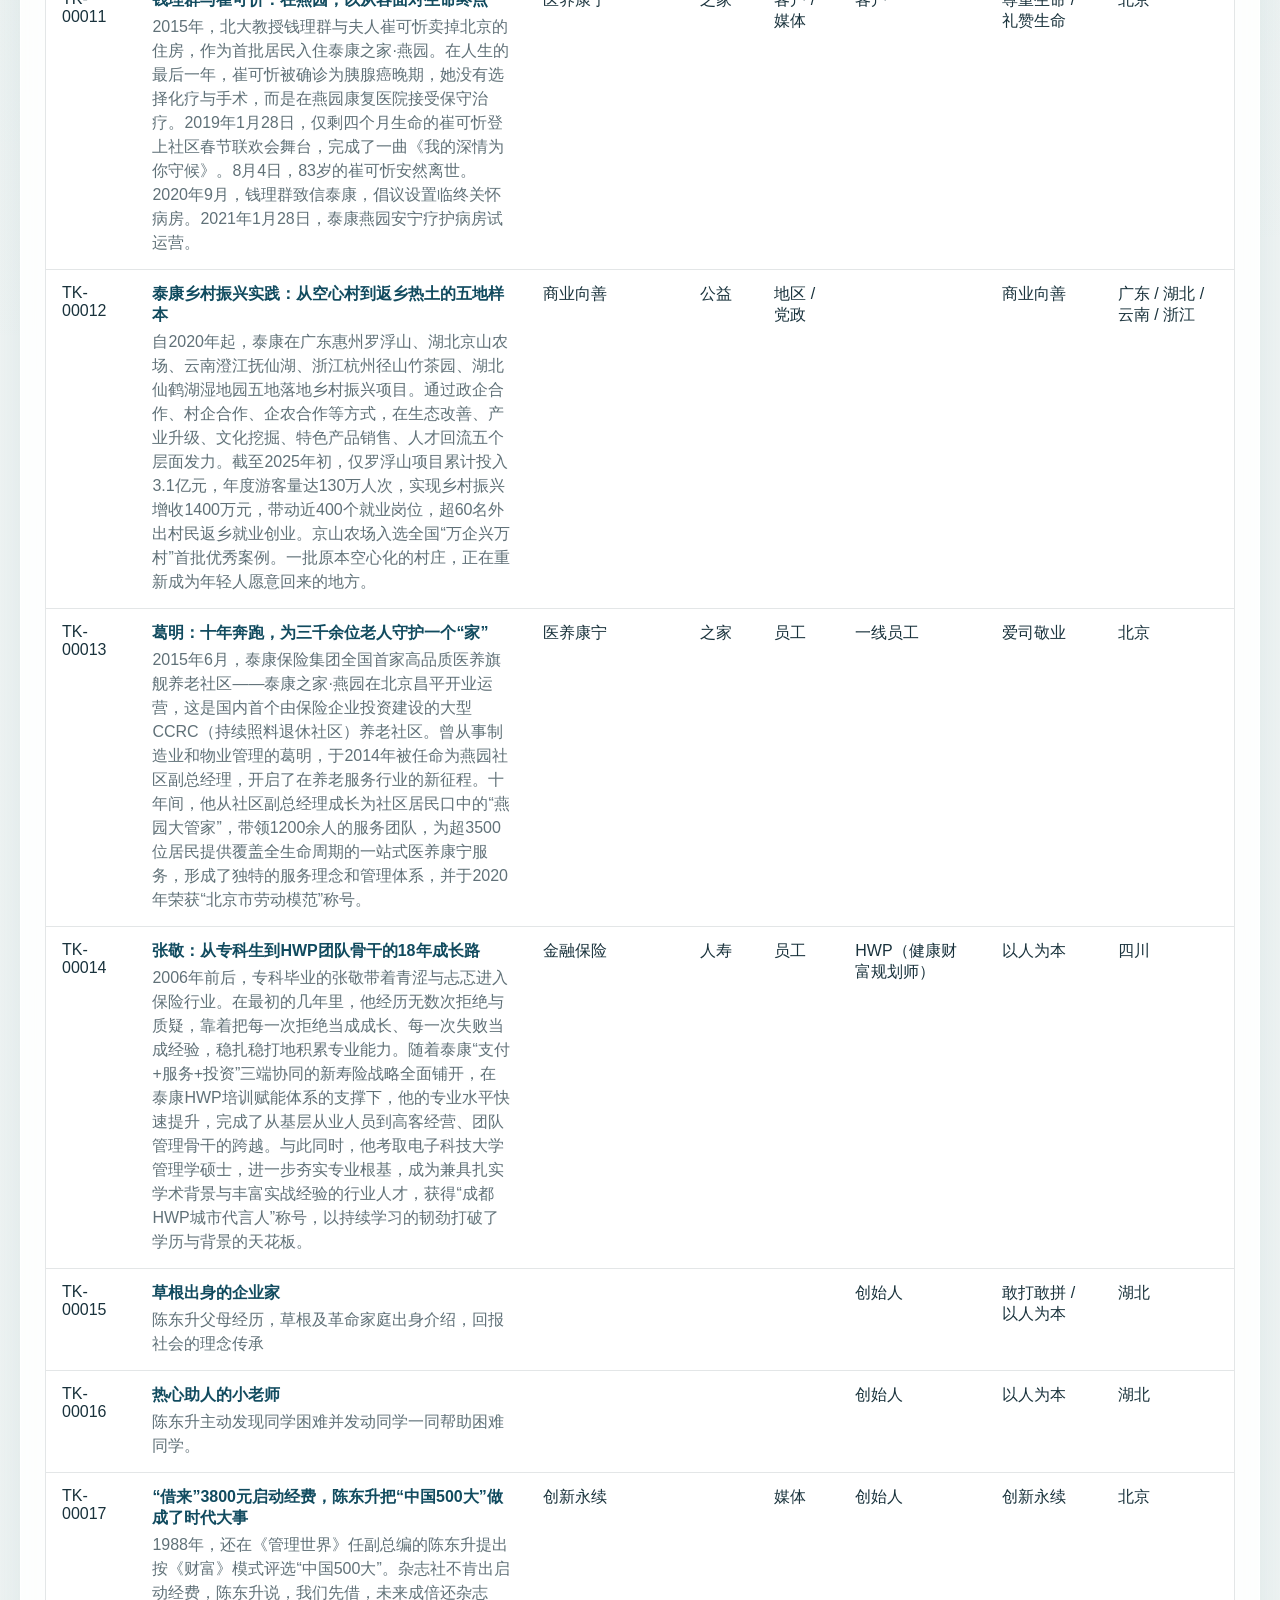
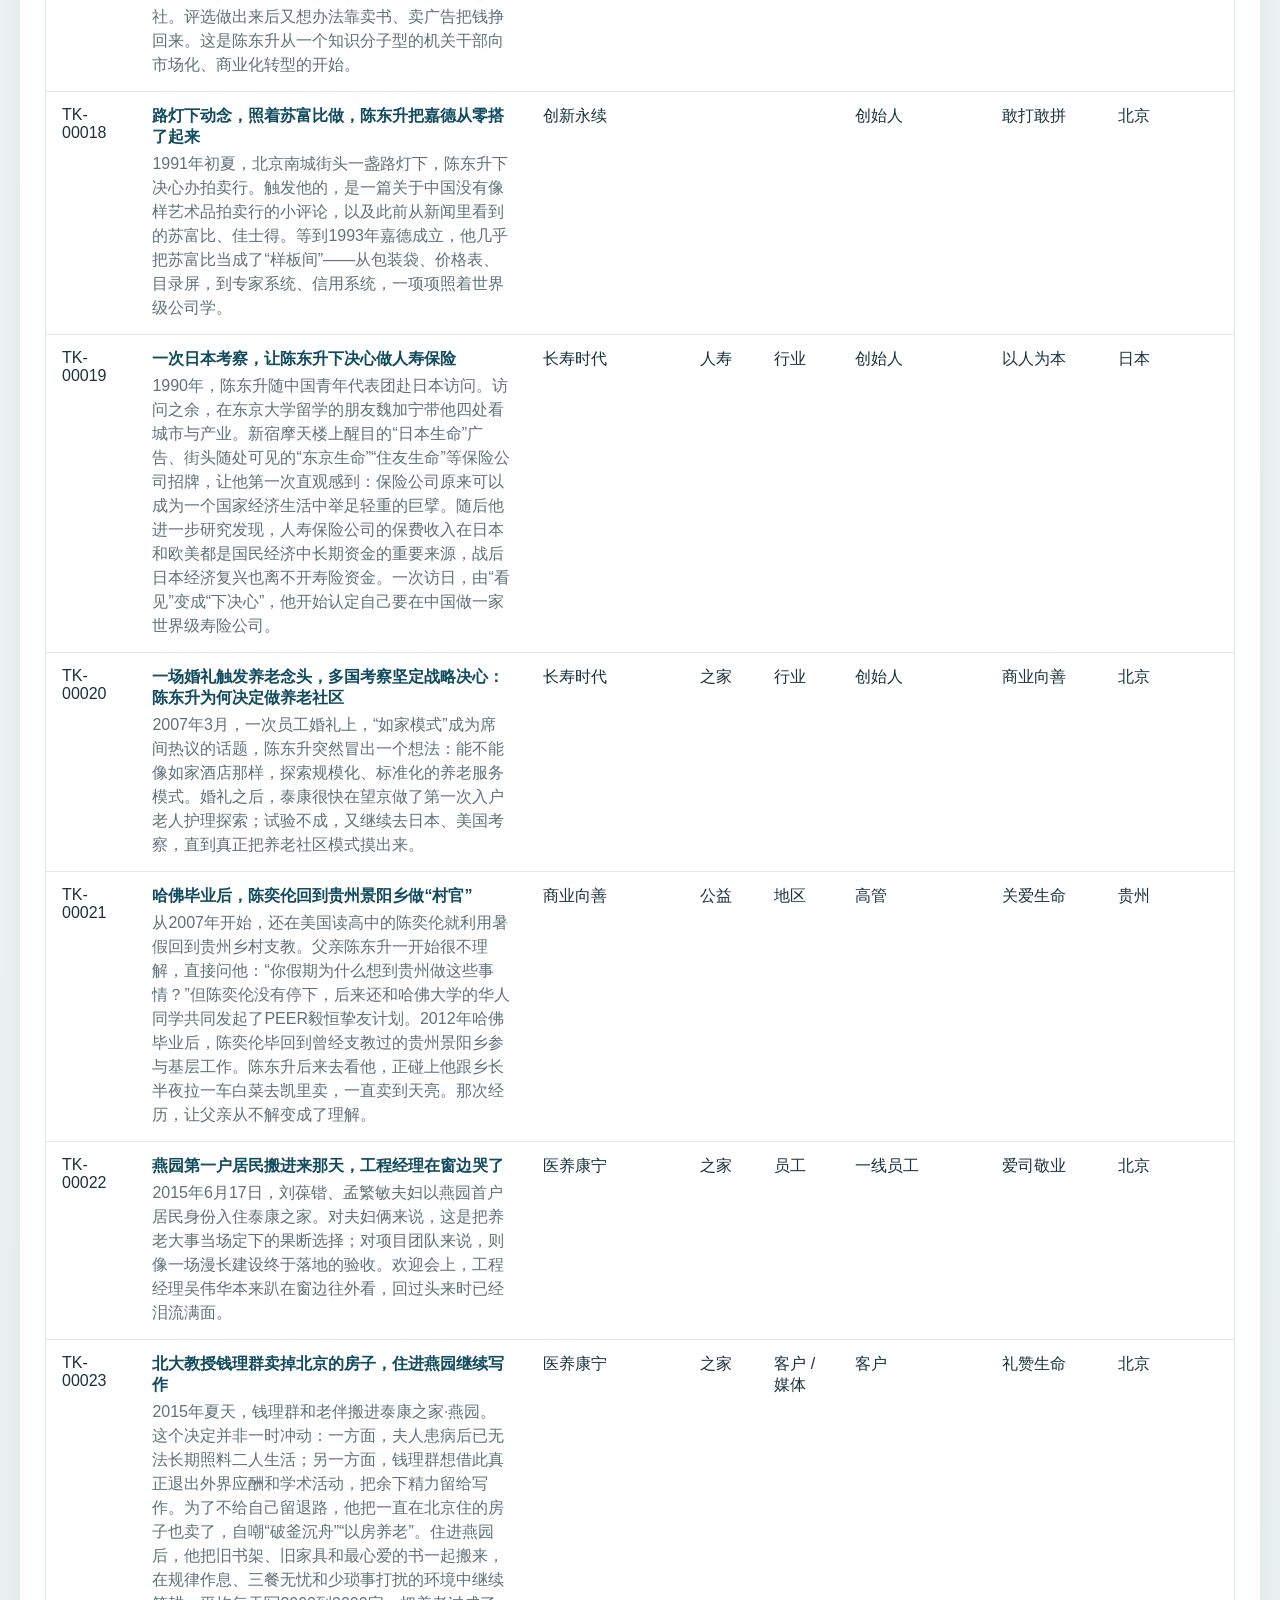
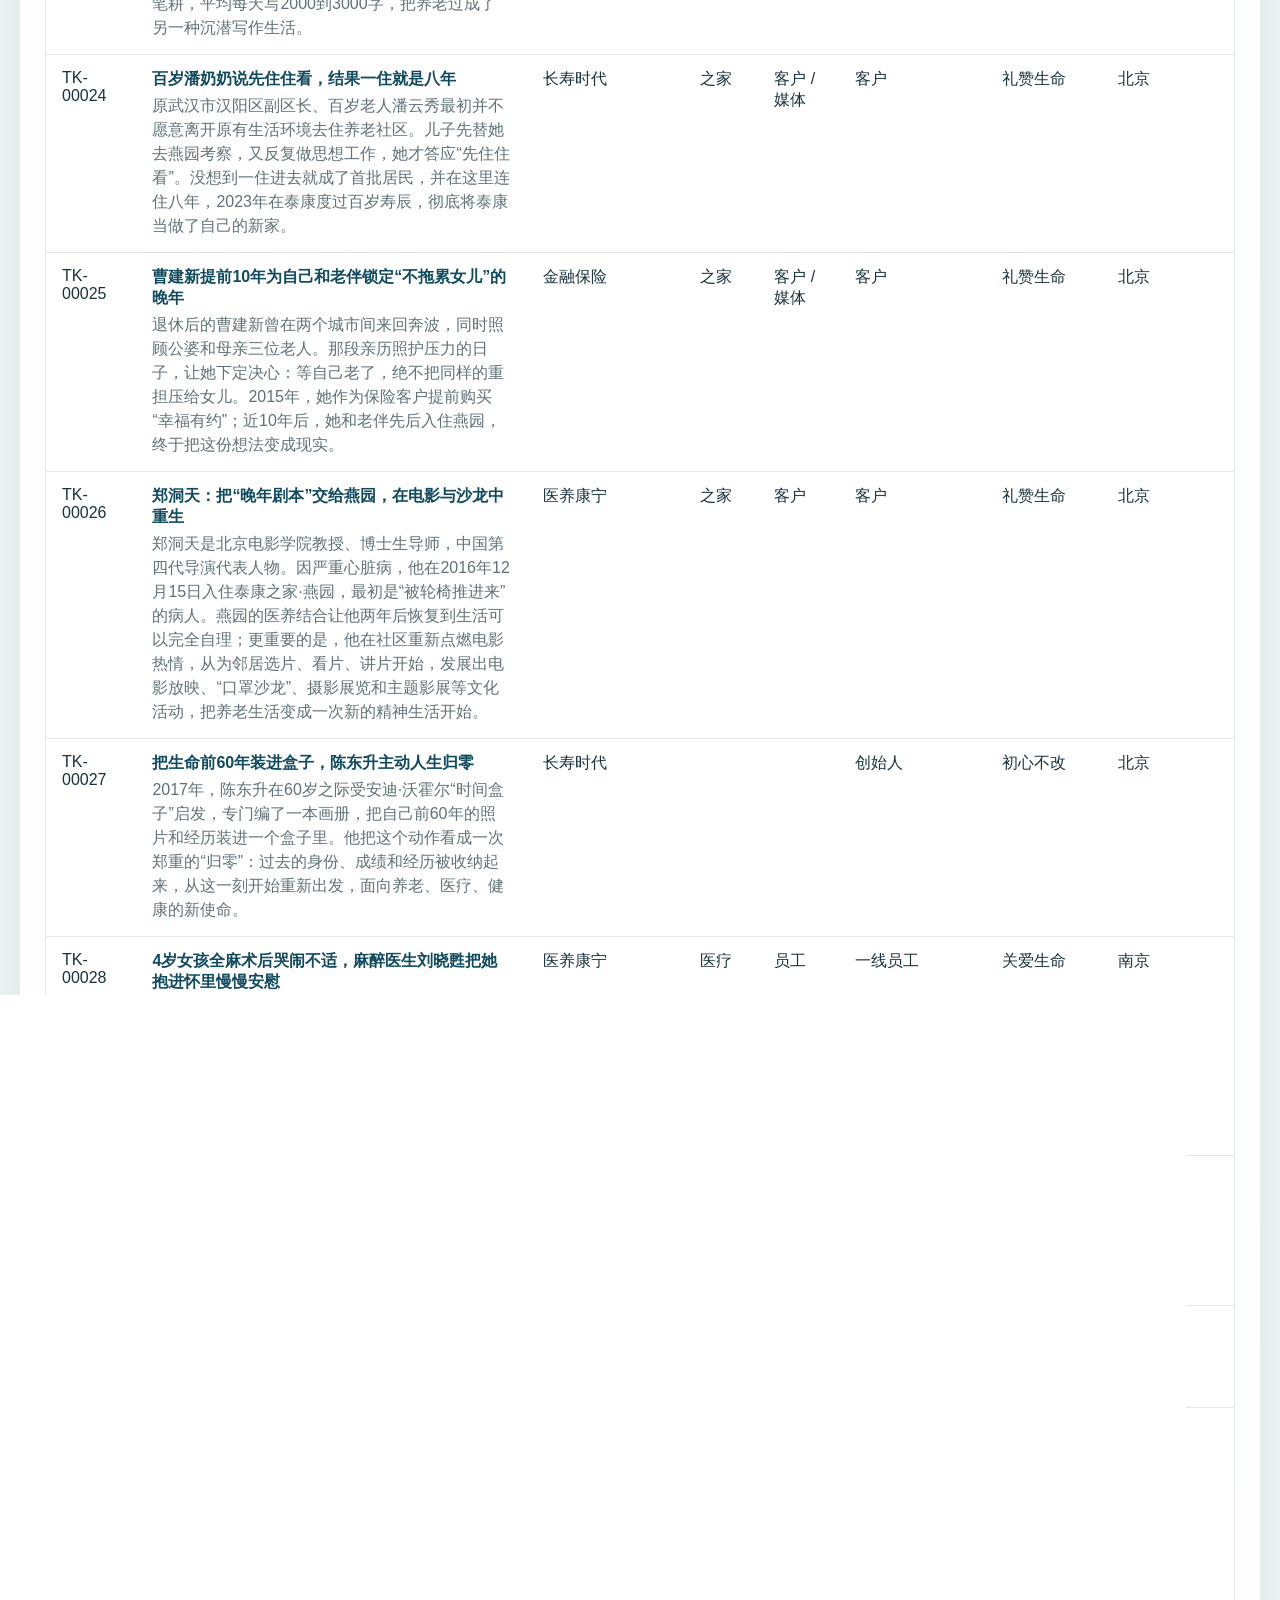
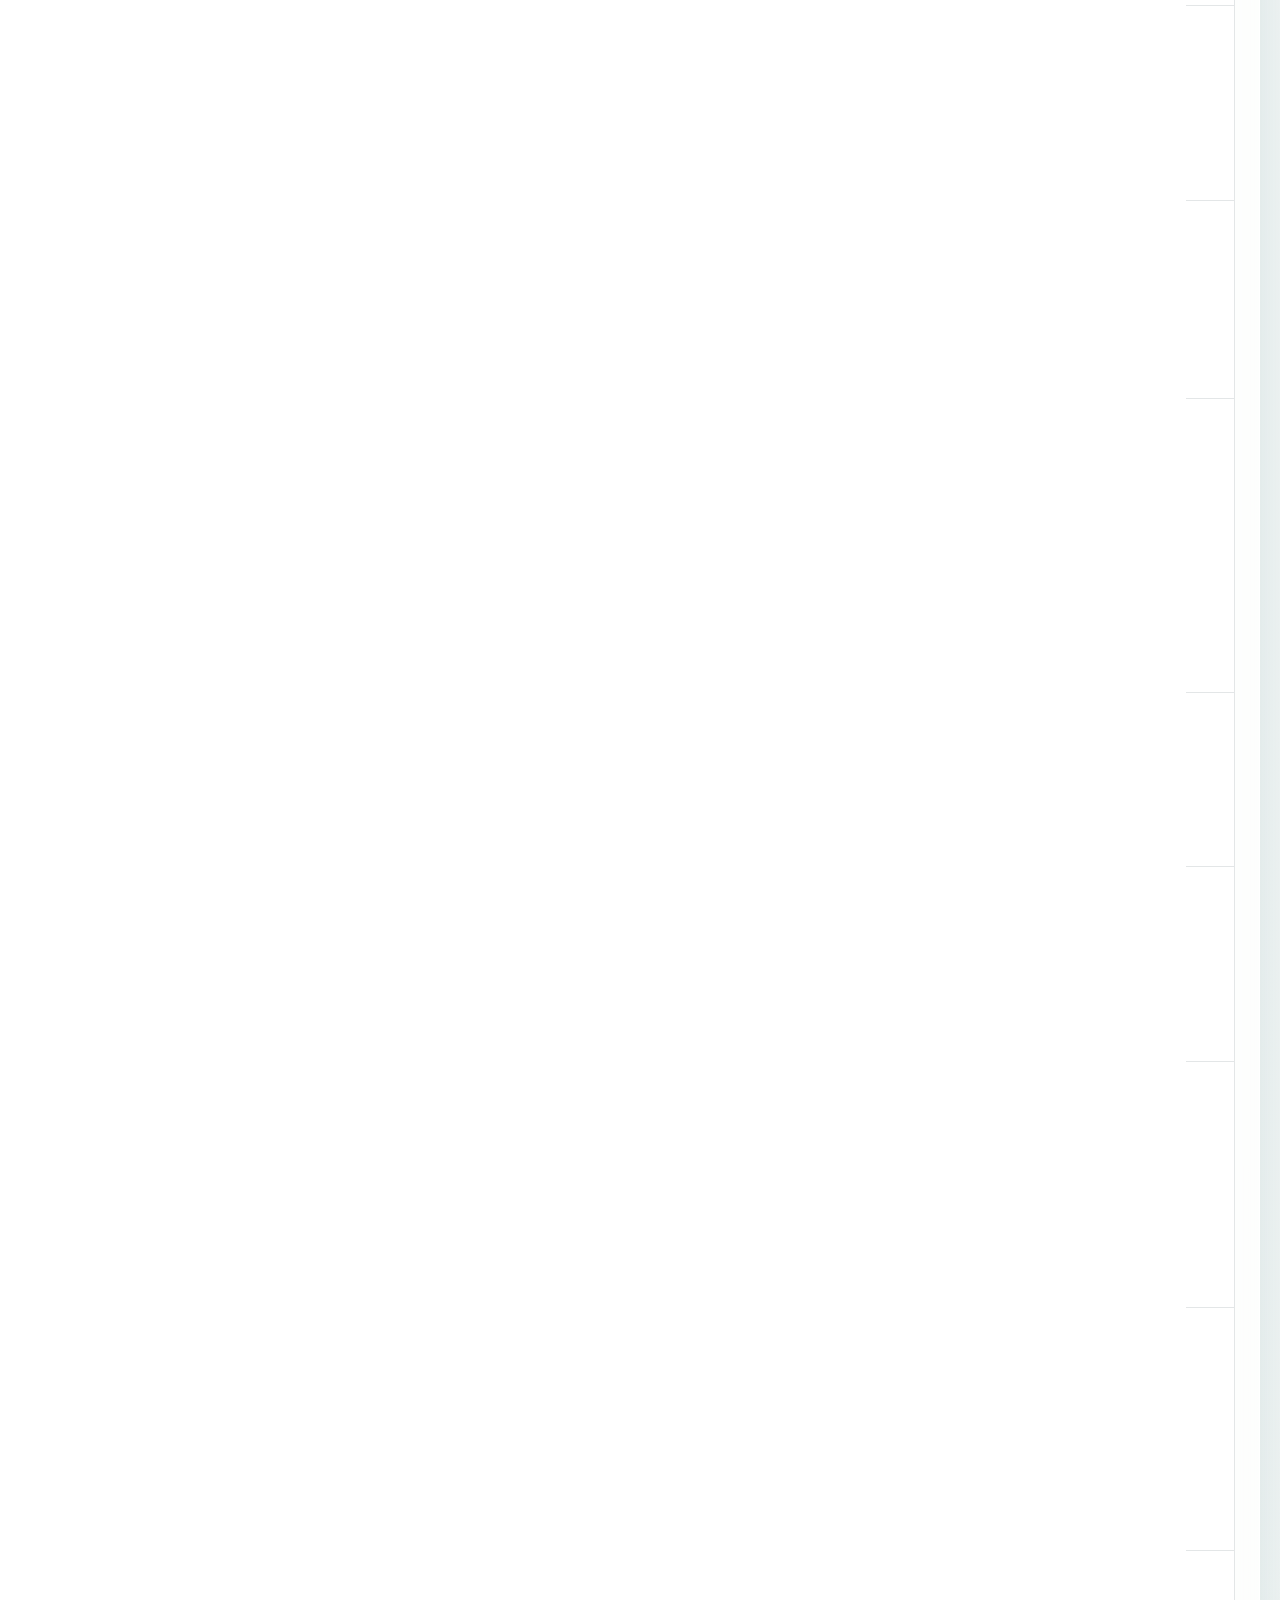
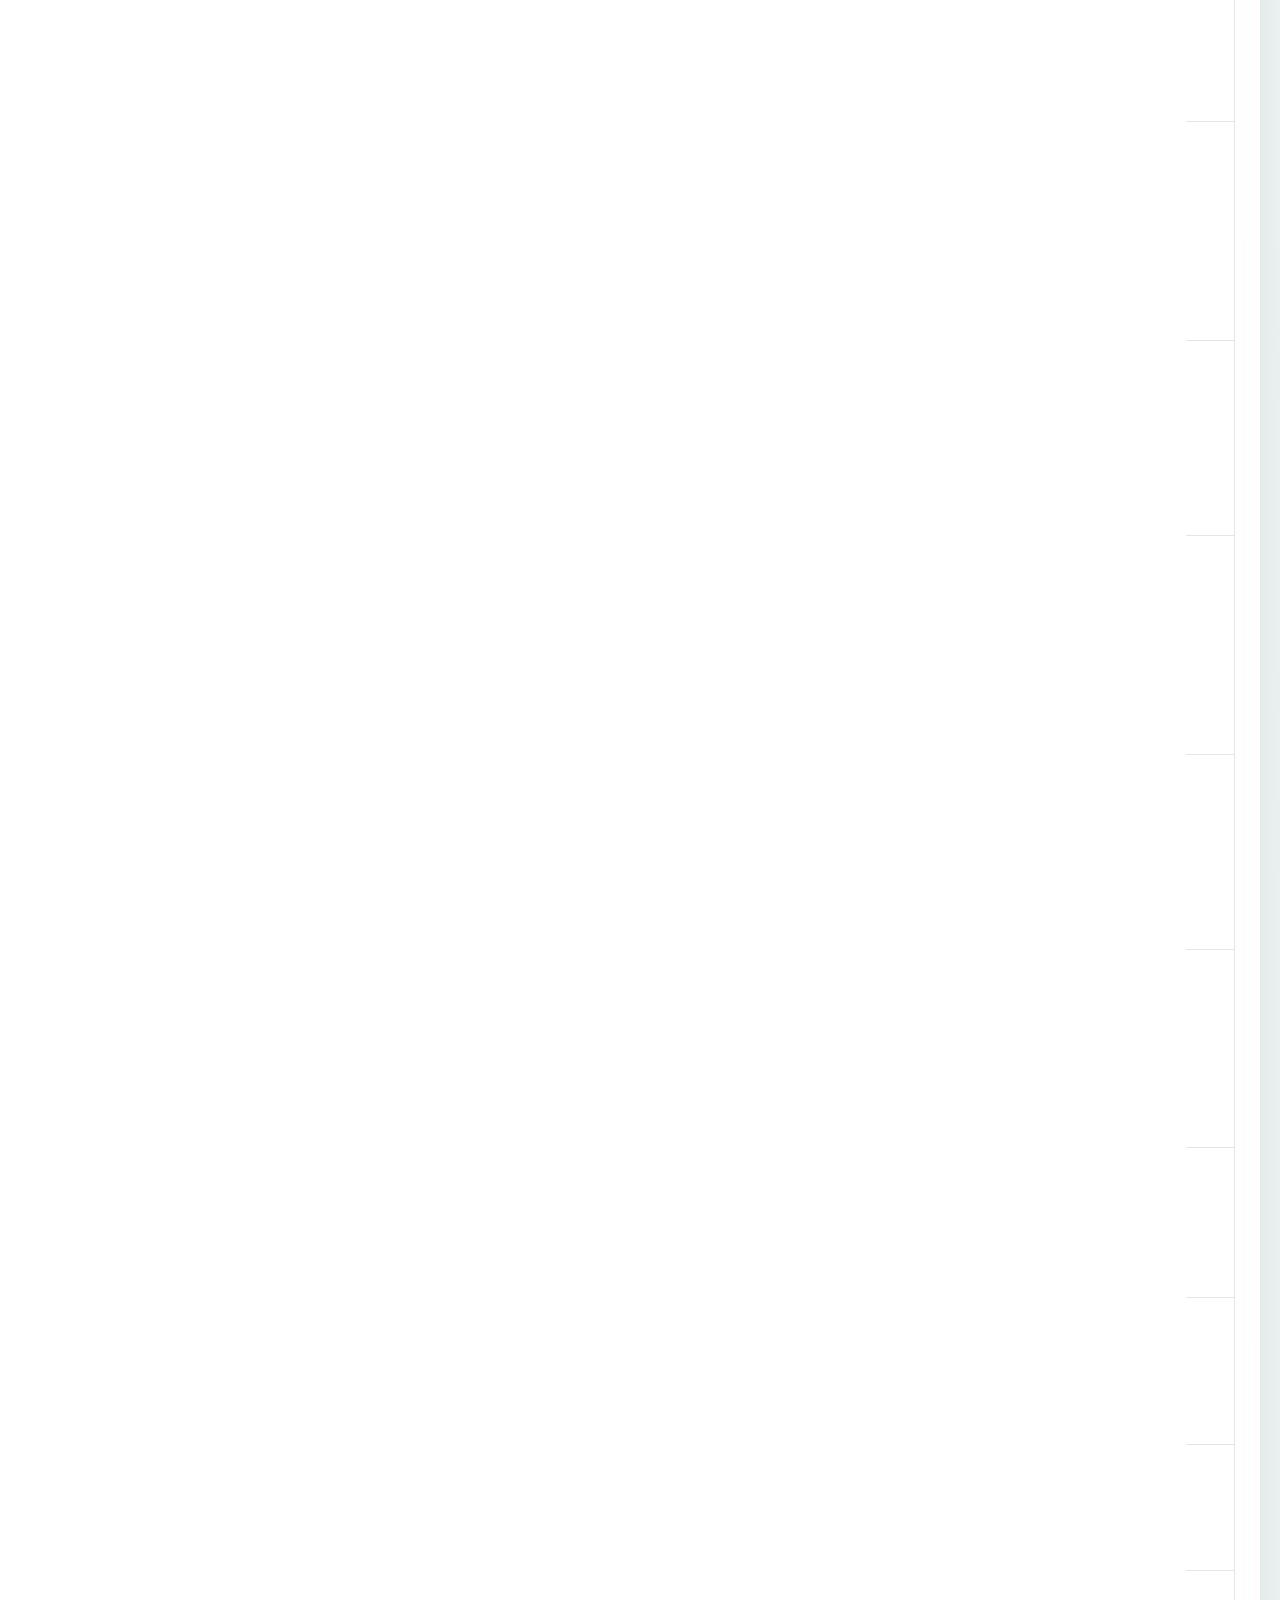
==== commit 63d8627b: "Fix source filename display and story ID search" ====
--- a/index.html
+++ b/index.html
@@ -16,7 +16,7 @@
             用于汇报、检索和快速浏览故事资产。核心指标、筛选结果和图表会跟随数据源自动更新。
           </p>
         </div>
-        <div class="hero-meta card" hidden>
+        <div class="hero-meta card">
           <p class="meta-label">数据来源</p>
           <p class="meta-value" id="source-file">-</p>
           <p class="meta-label">最新修改时间</p>
@@ -65,7 +65,7 @@
             <input
               id="keyword-input"
               type="search"
-              placeholder="支持搜索标题、摘要、金句、背景、核心情节、地点等字段"
+              placeholder="支持搜索编号、标题、摘要、金句、背景、核心情节、地点等字段"
             />
           </label>
           <div class="result-bar">
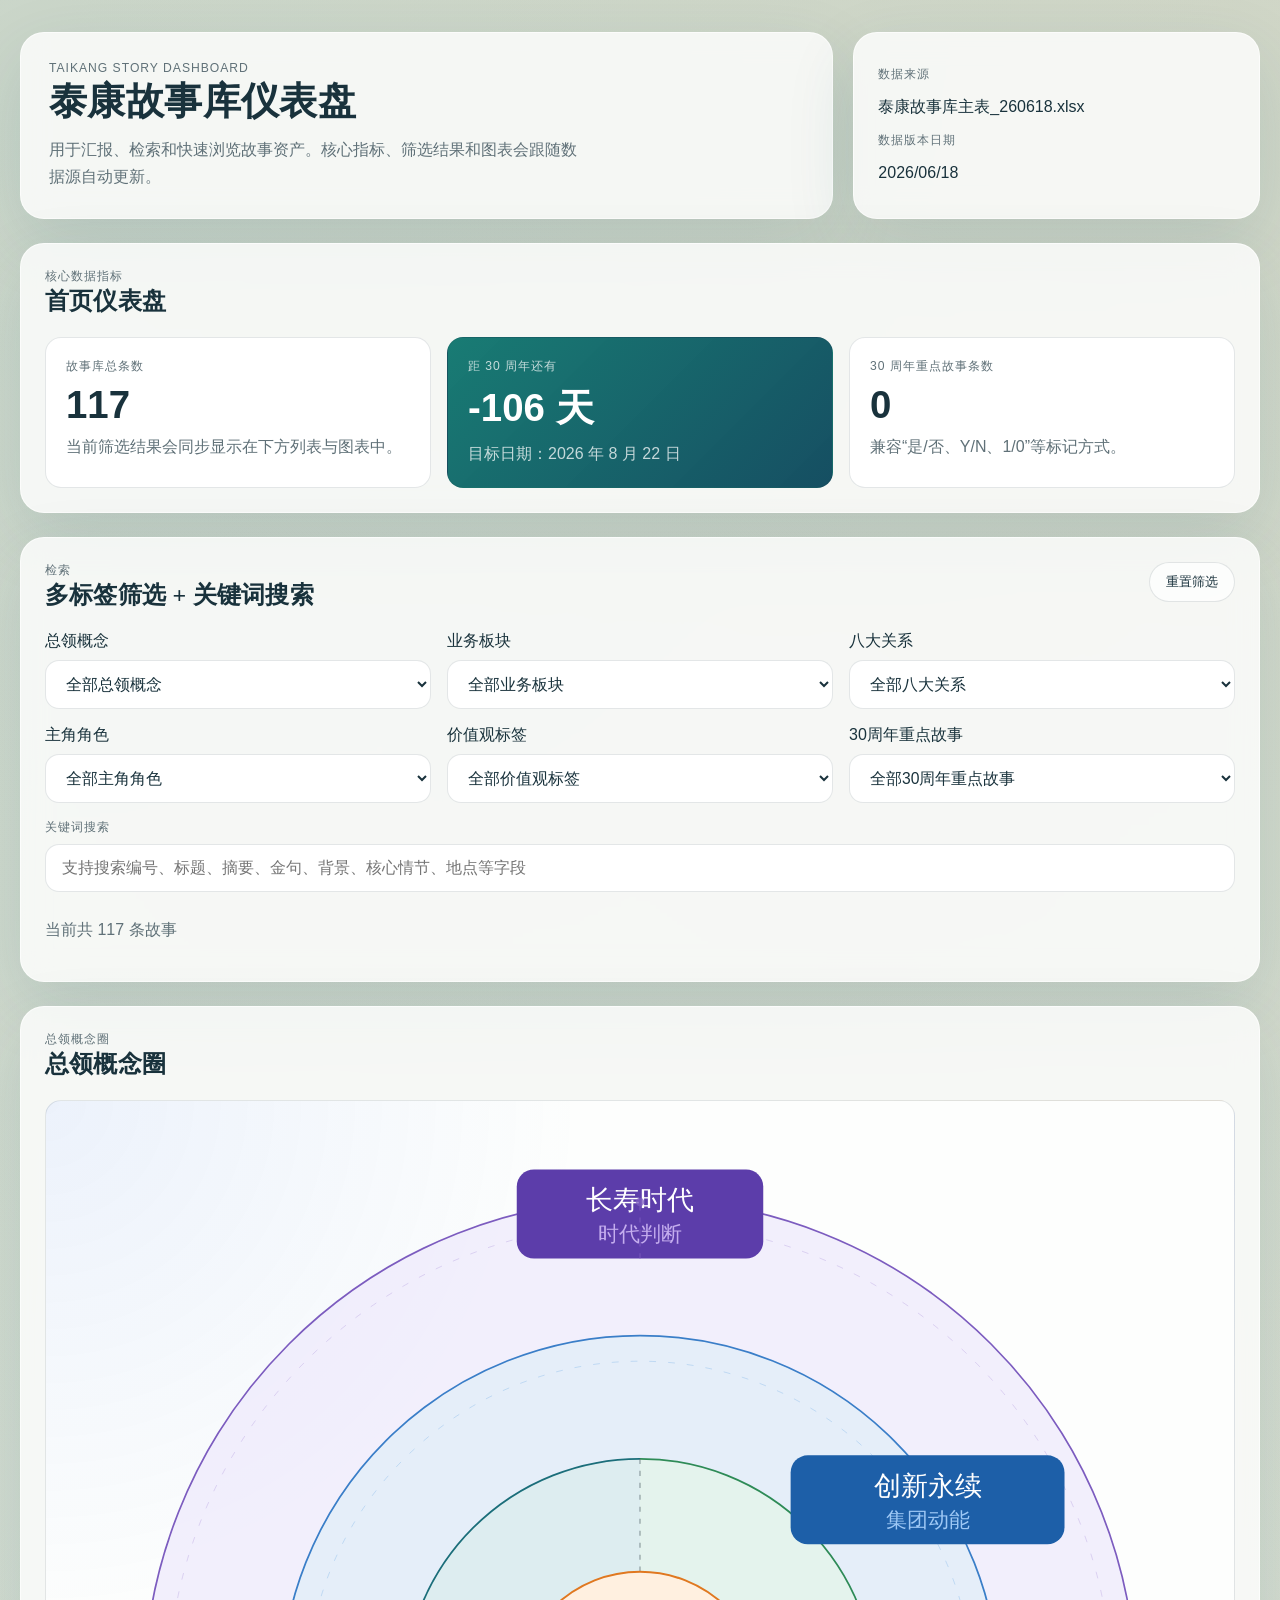
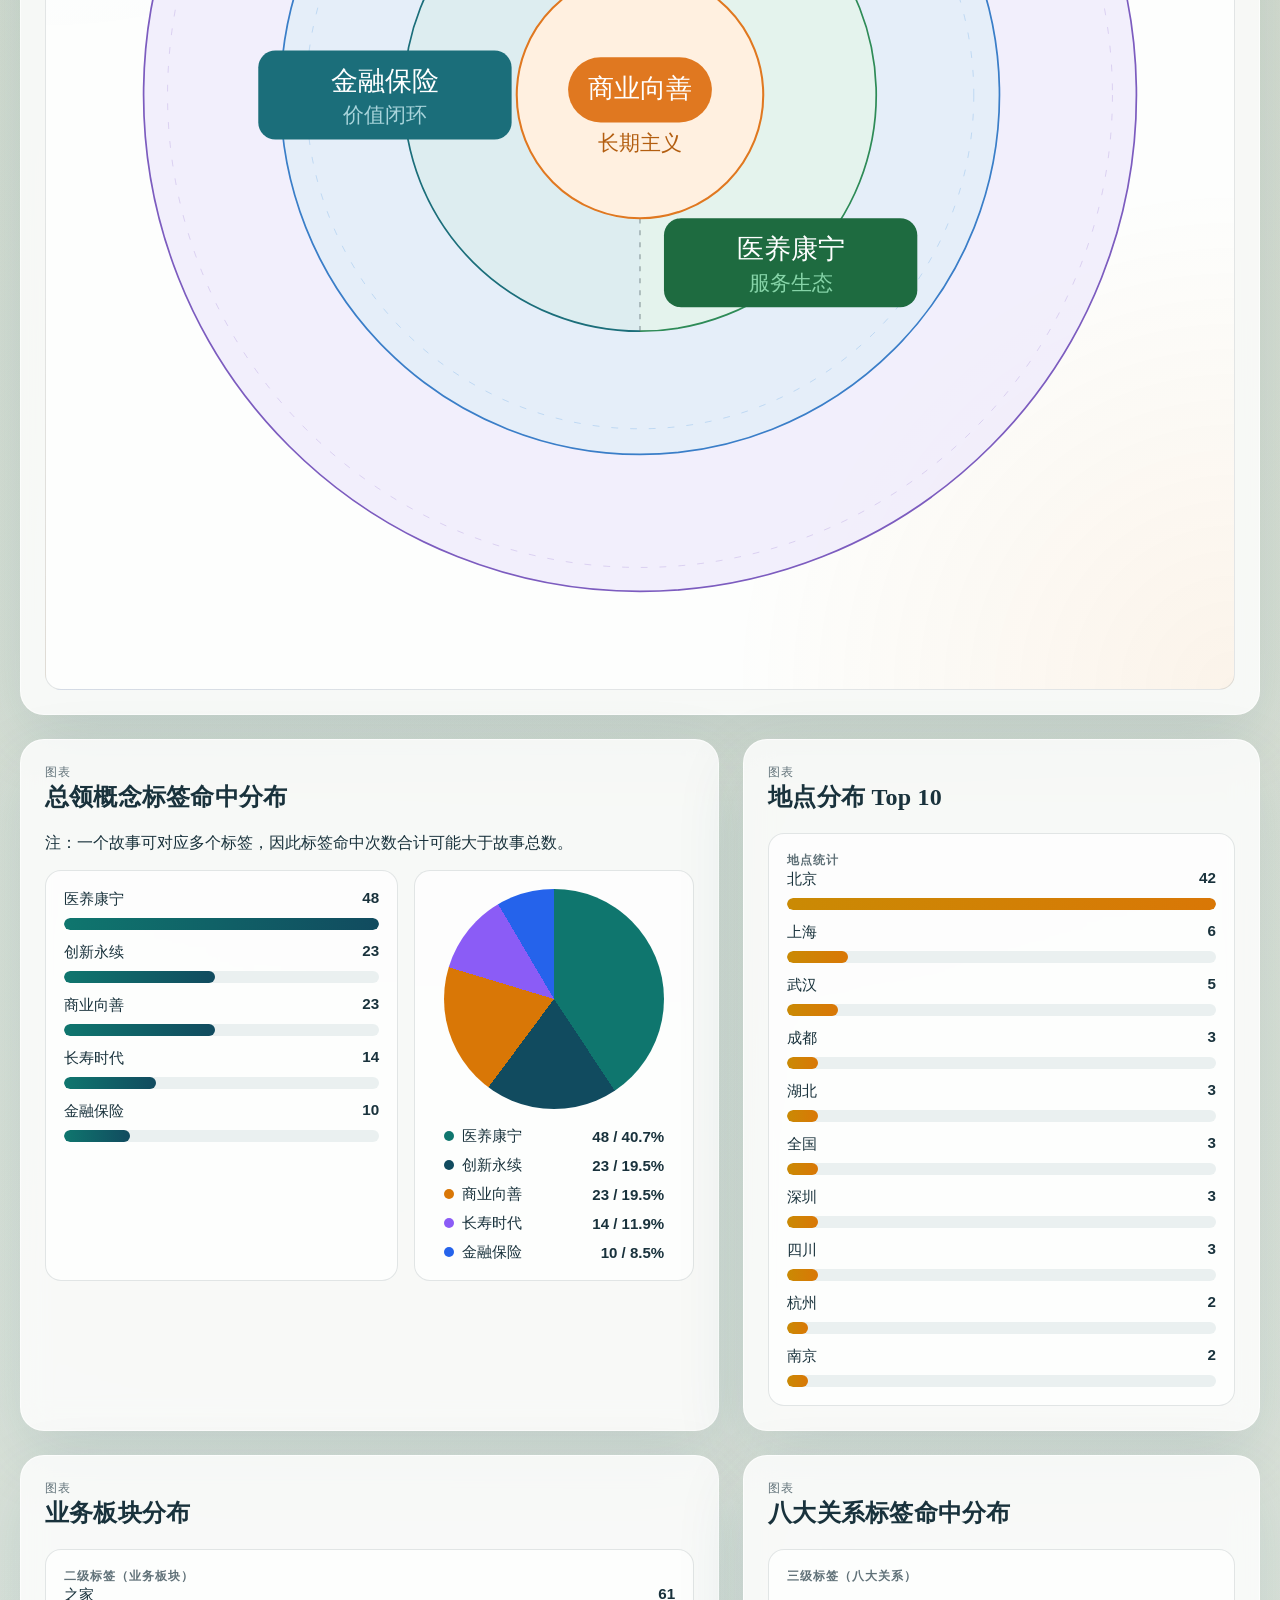
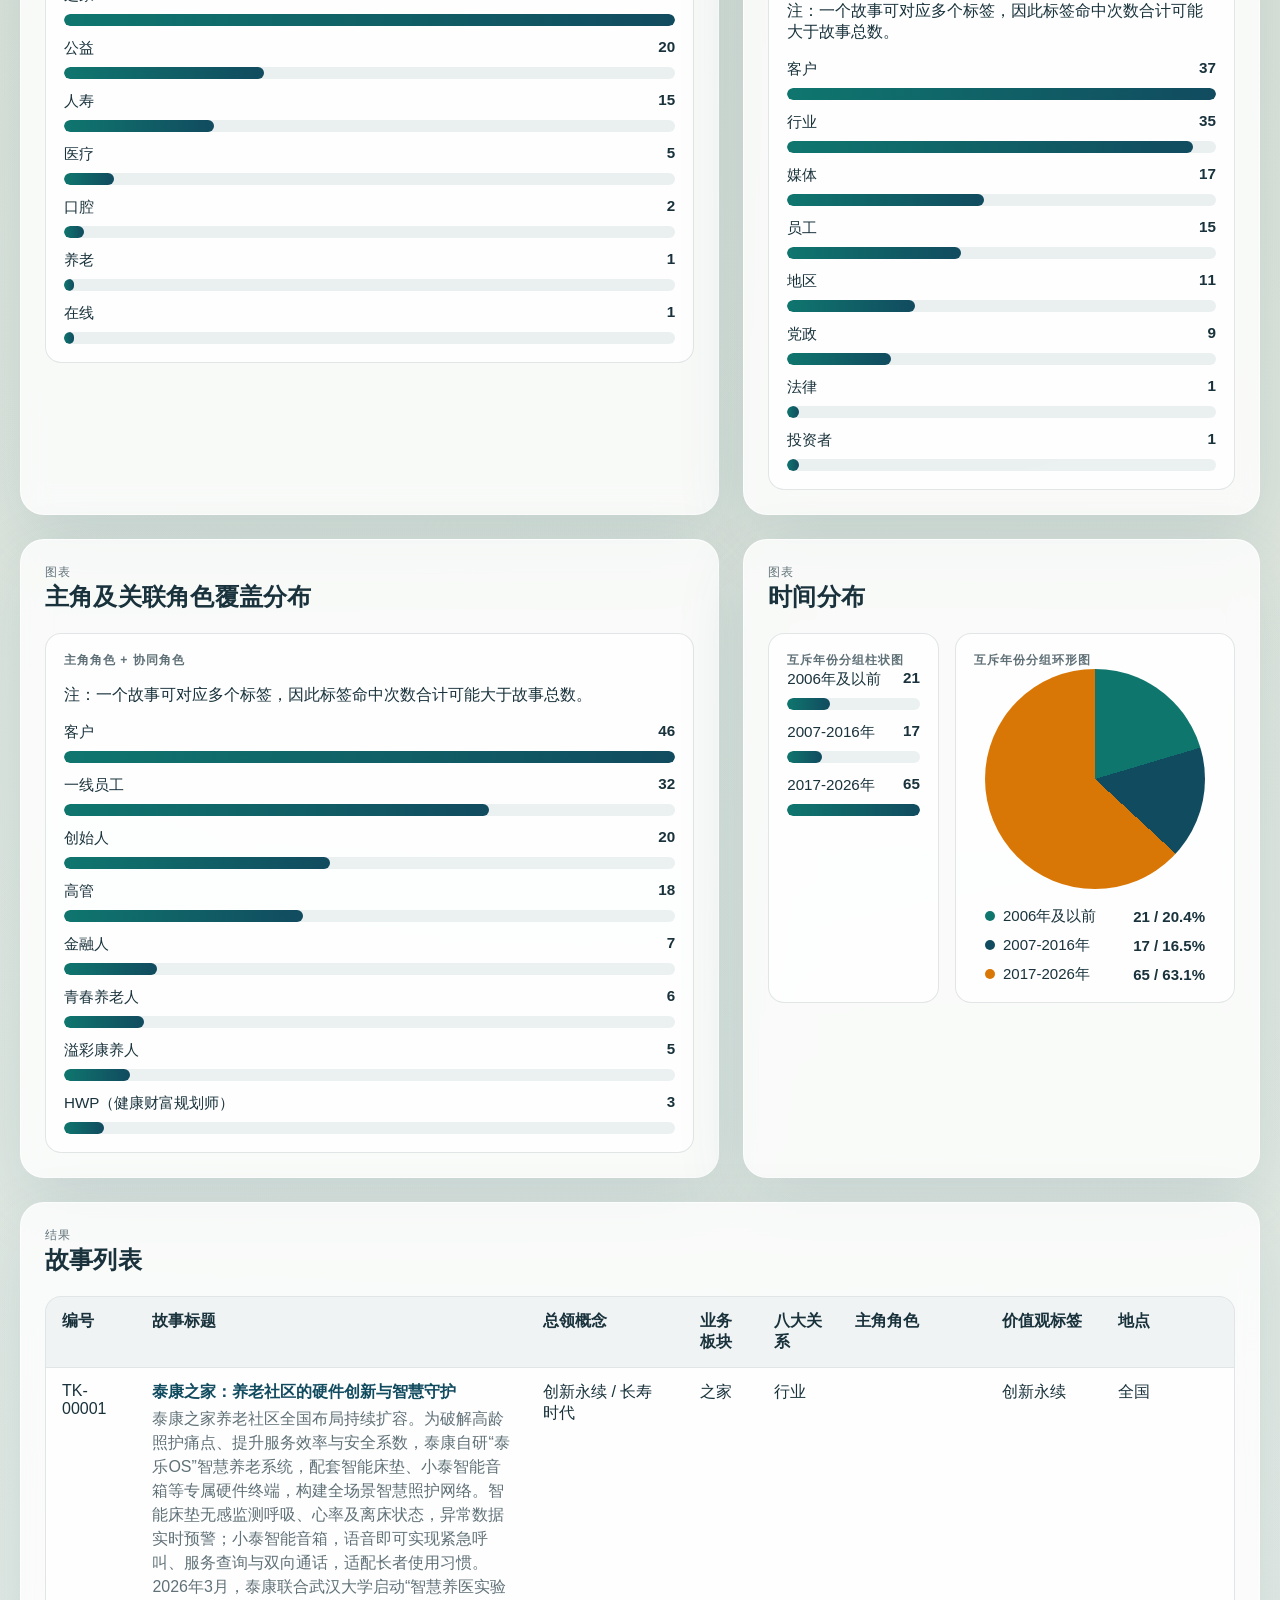
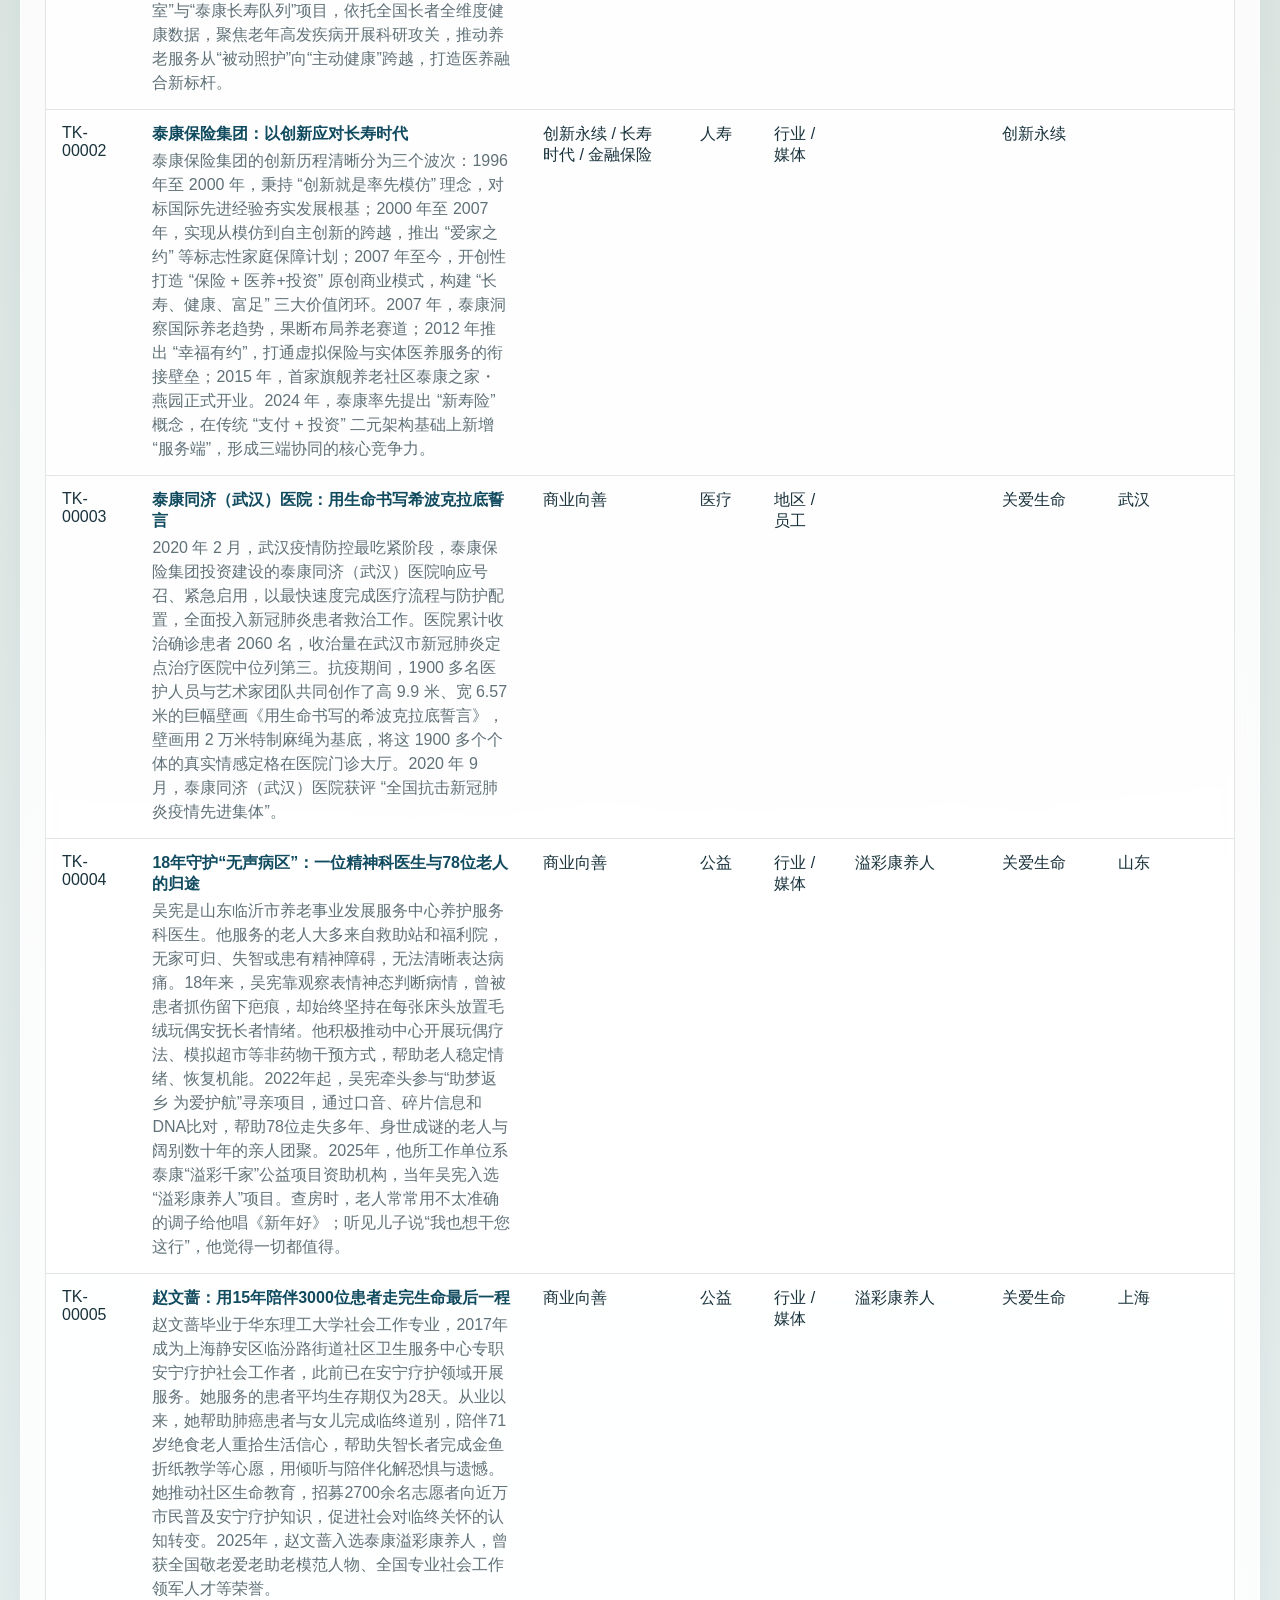
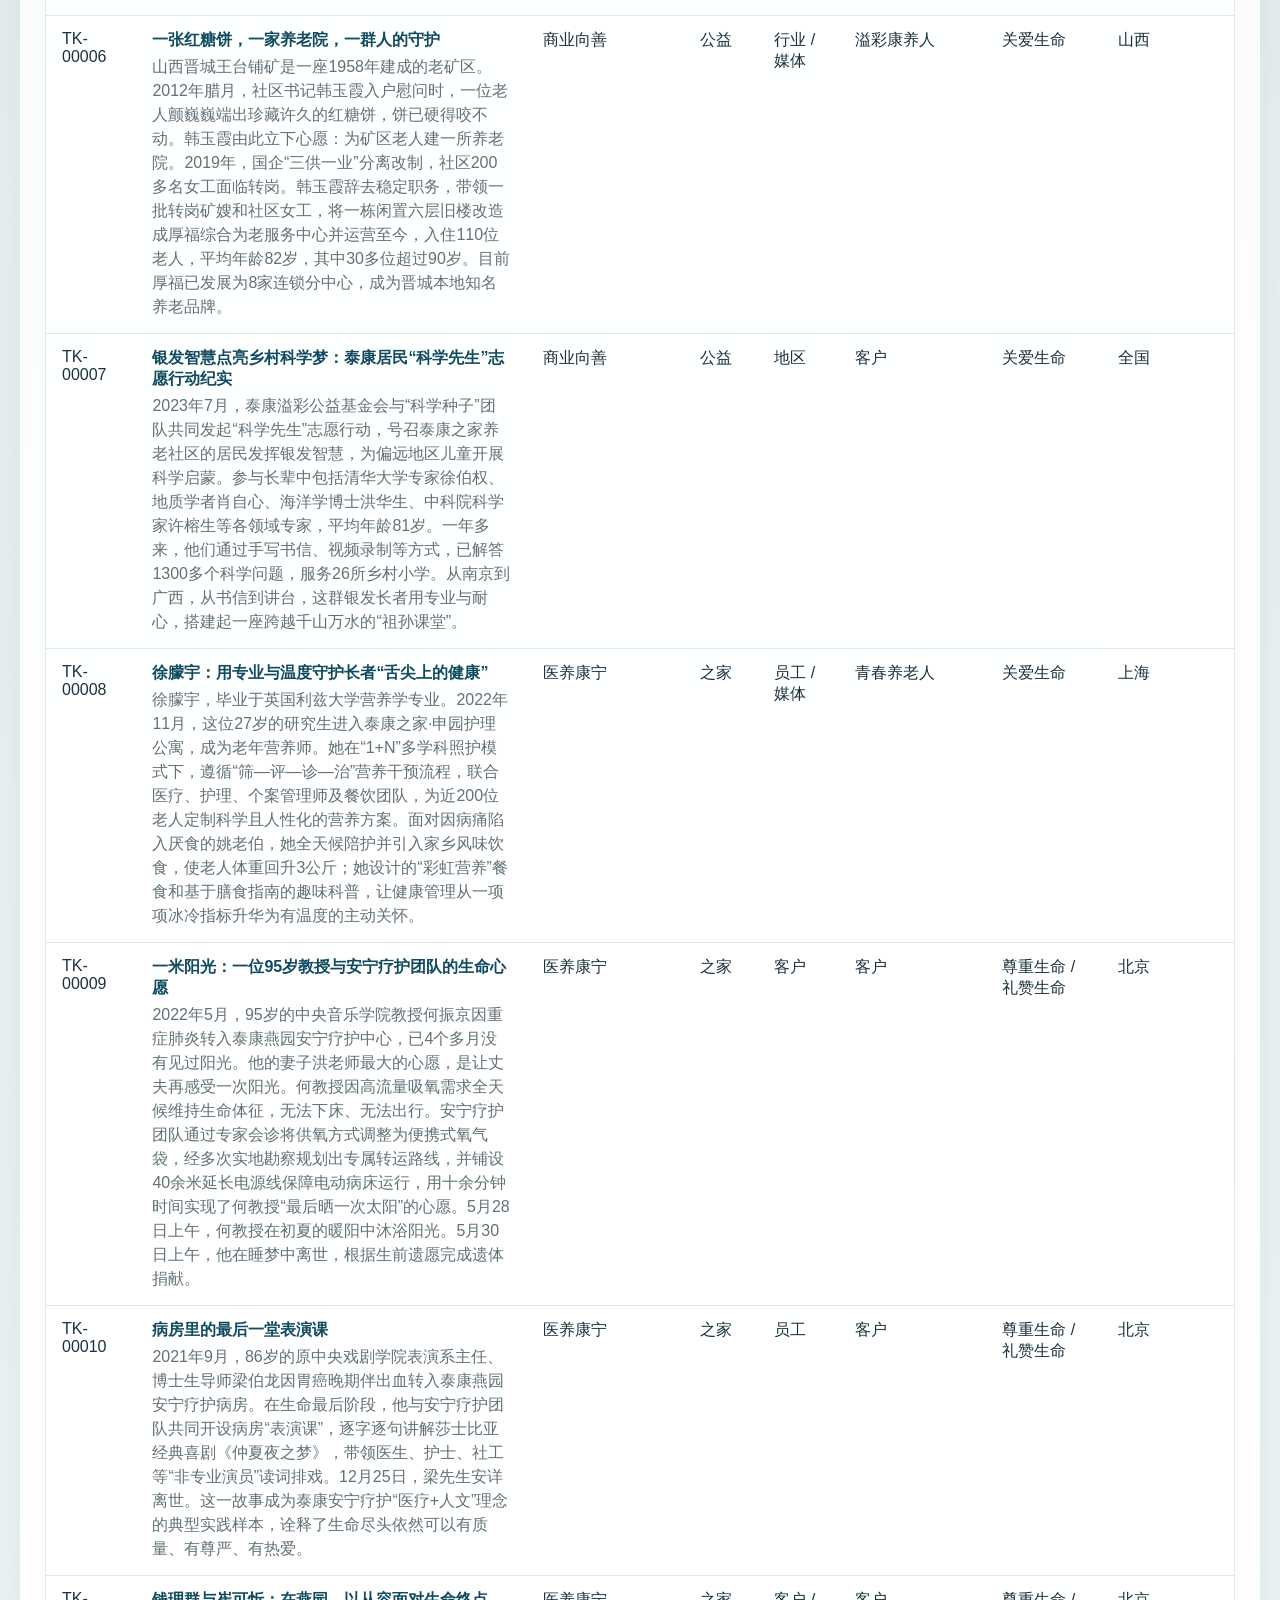
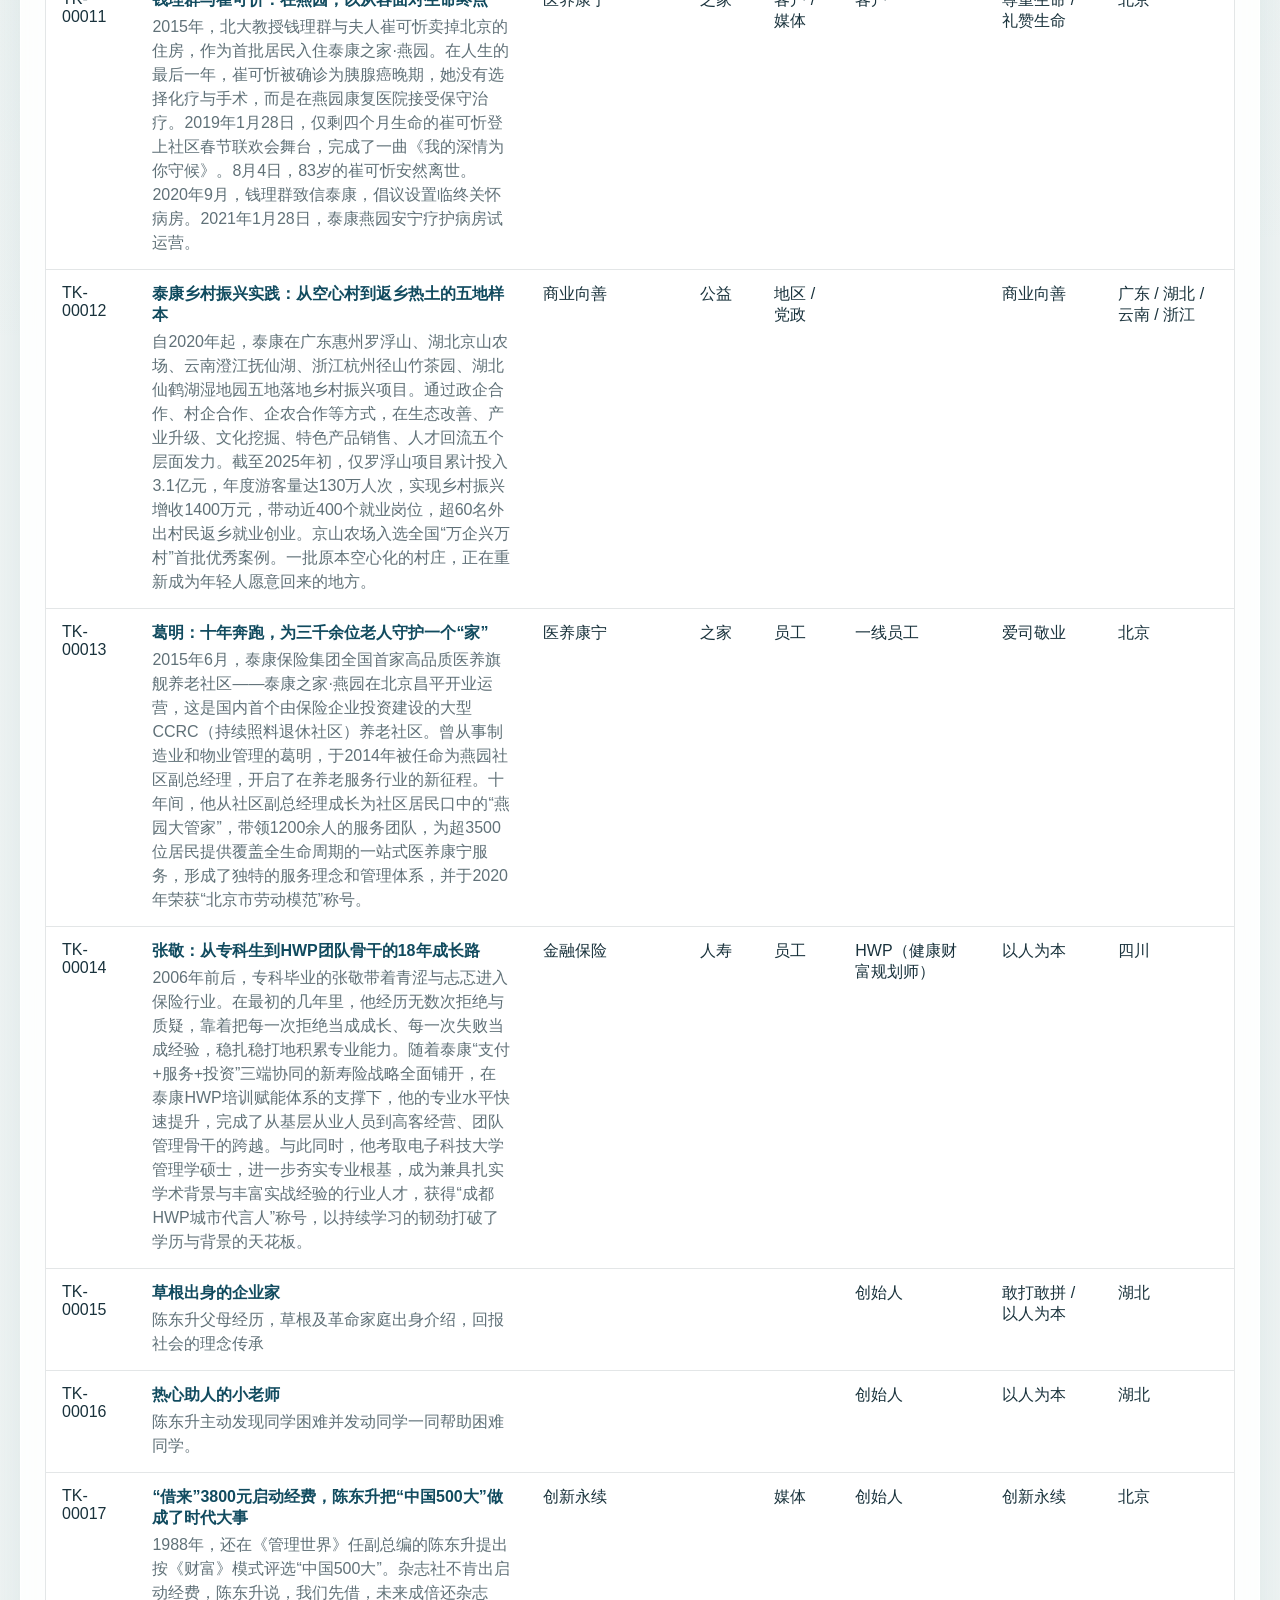
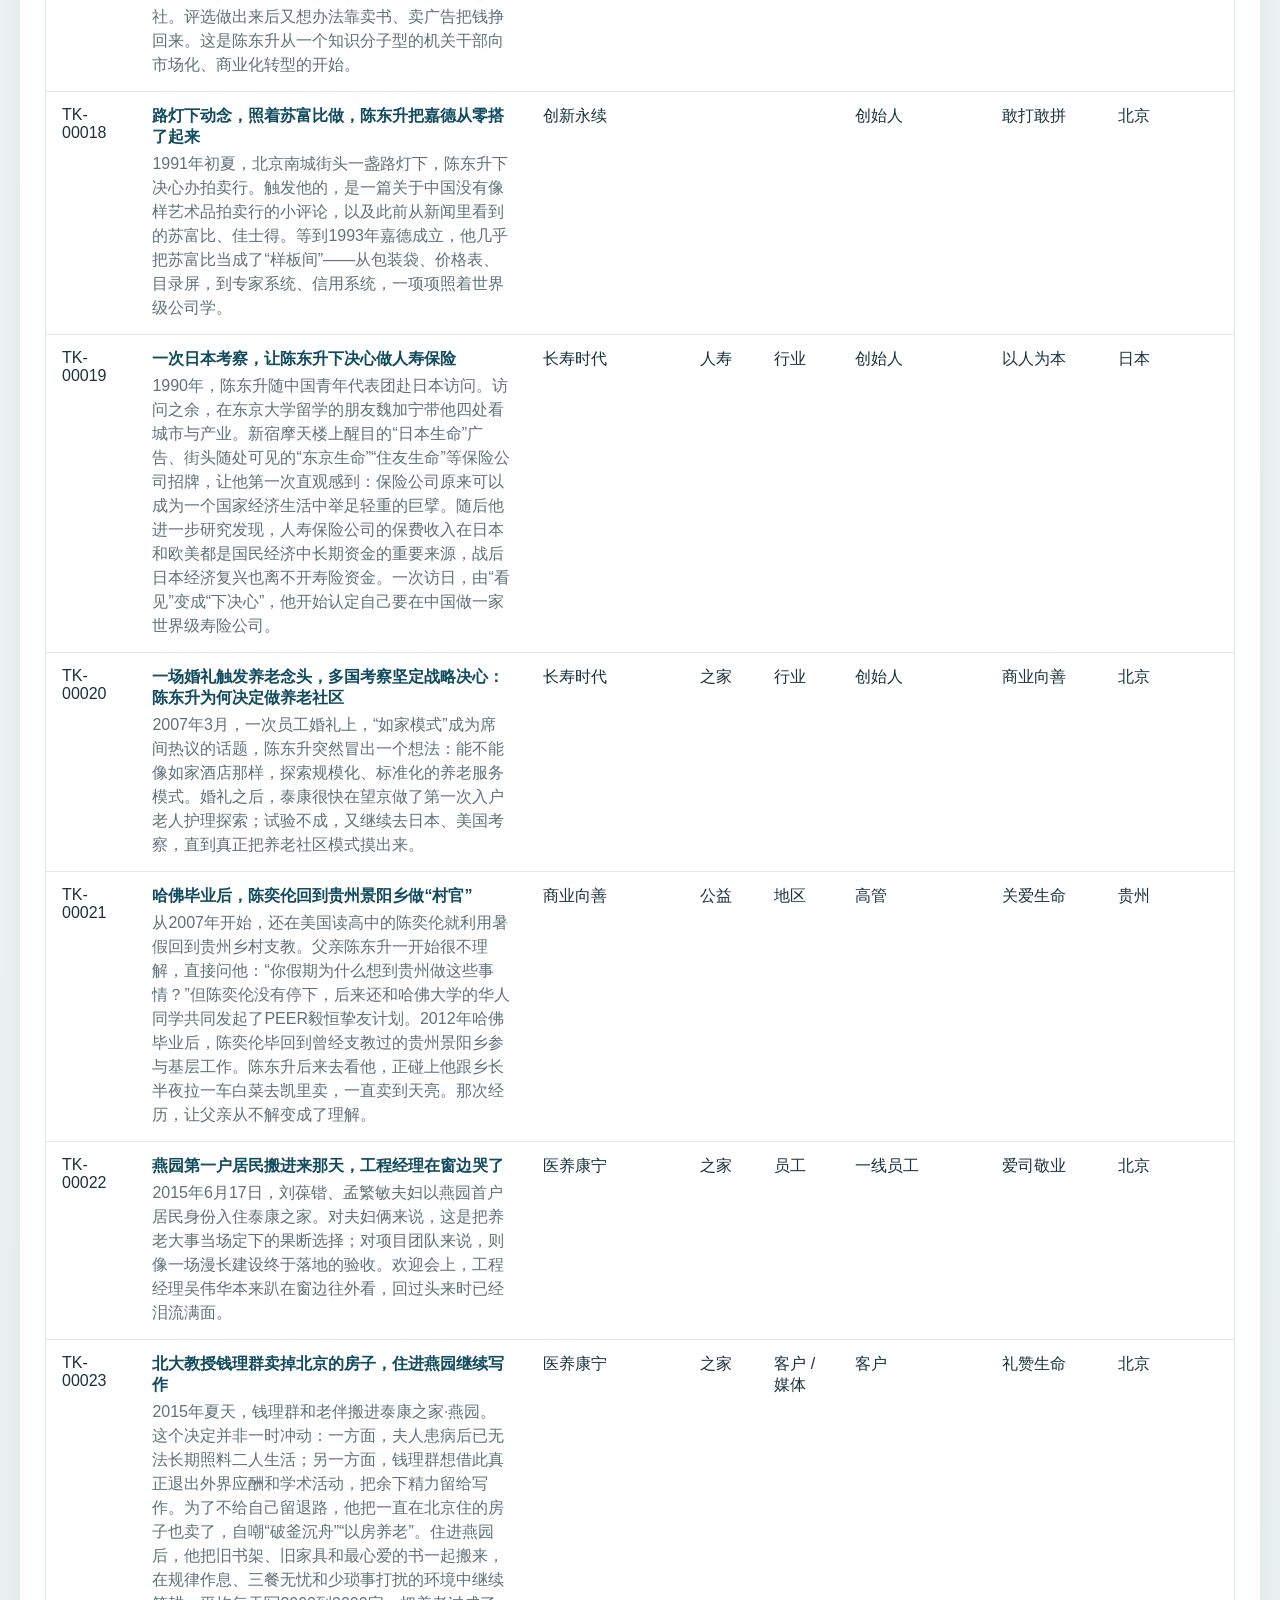
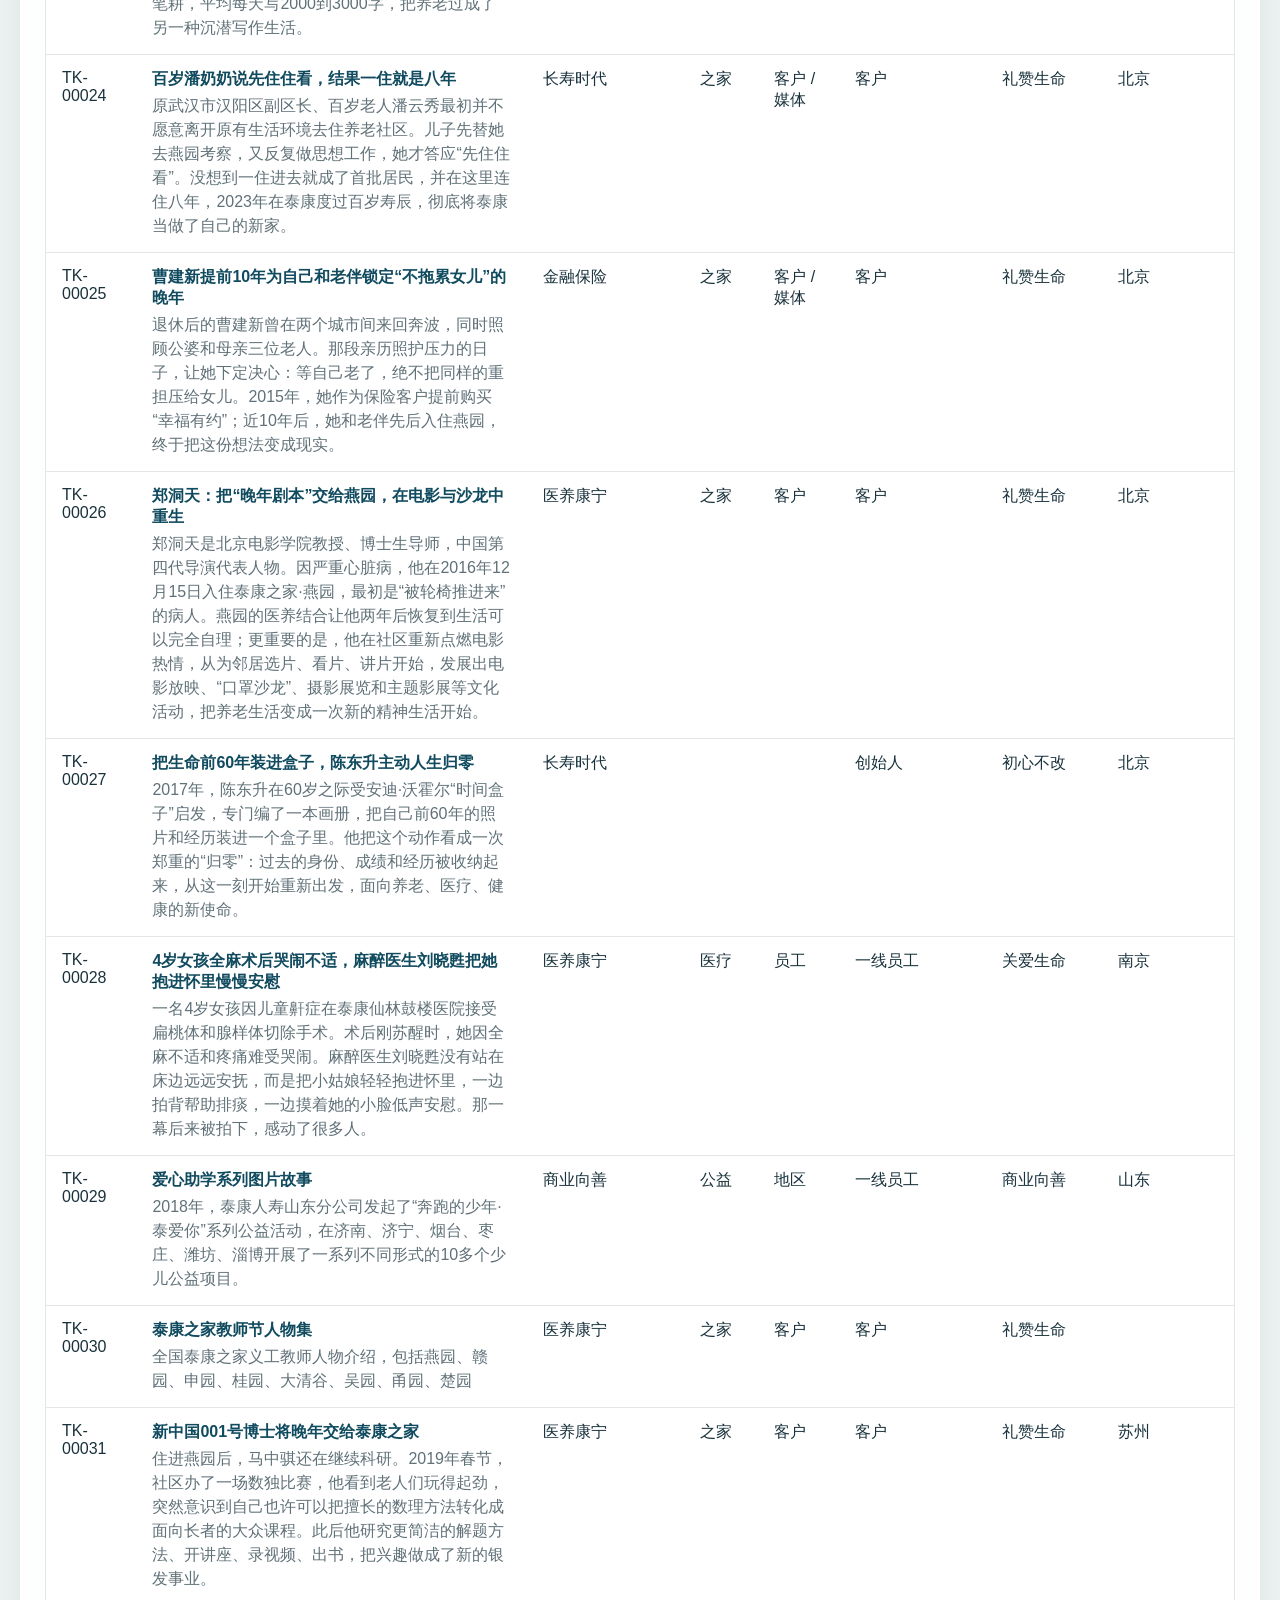
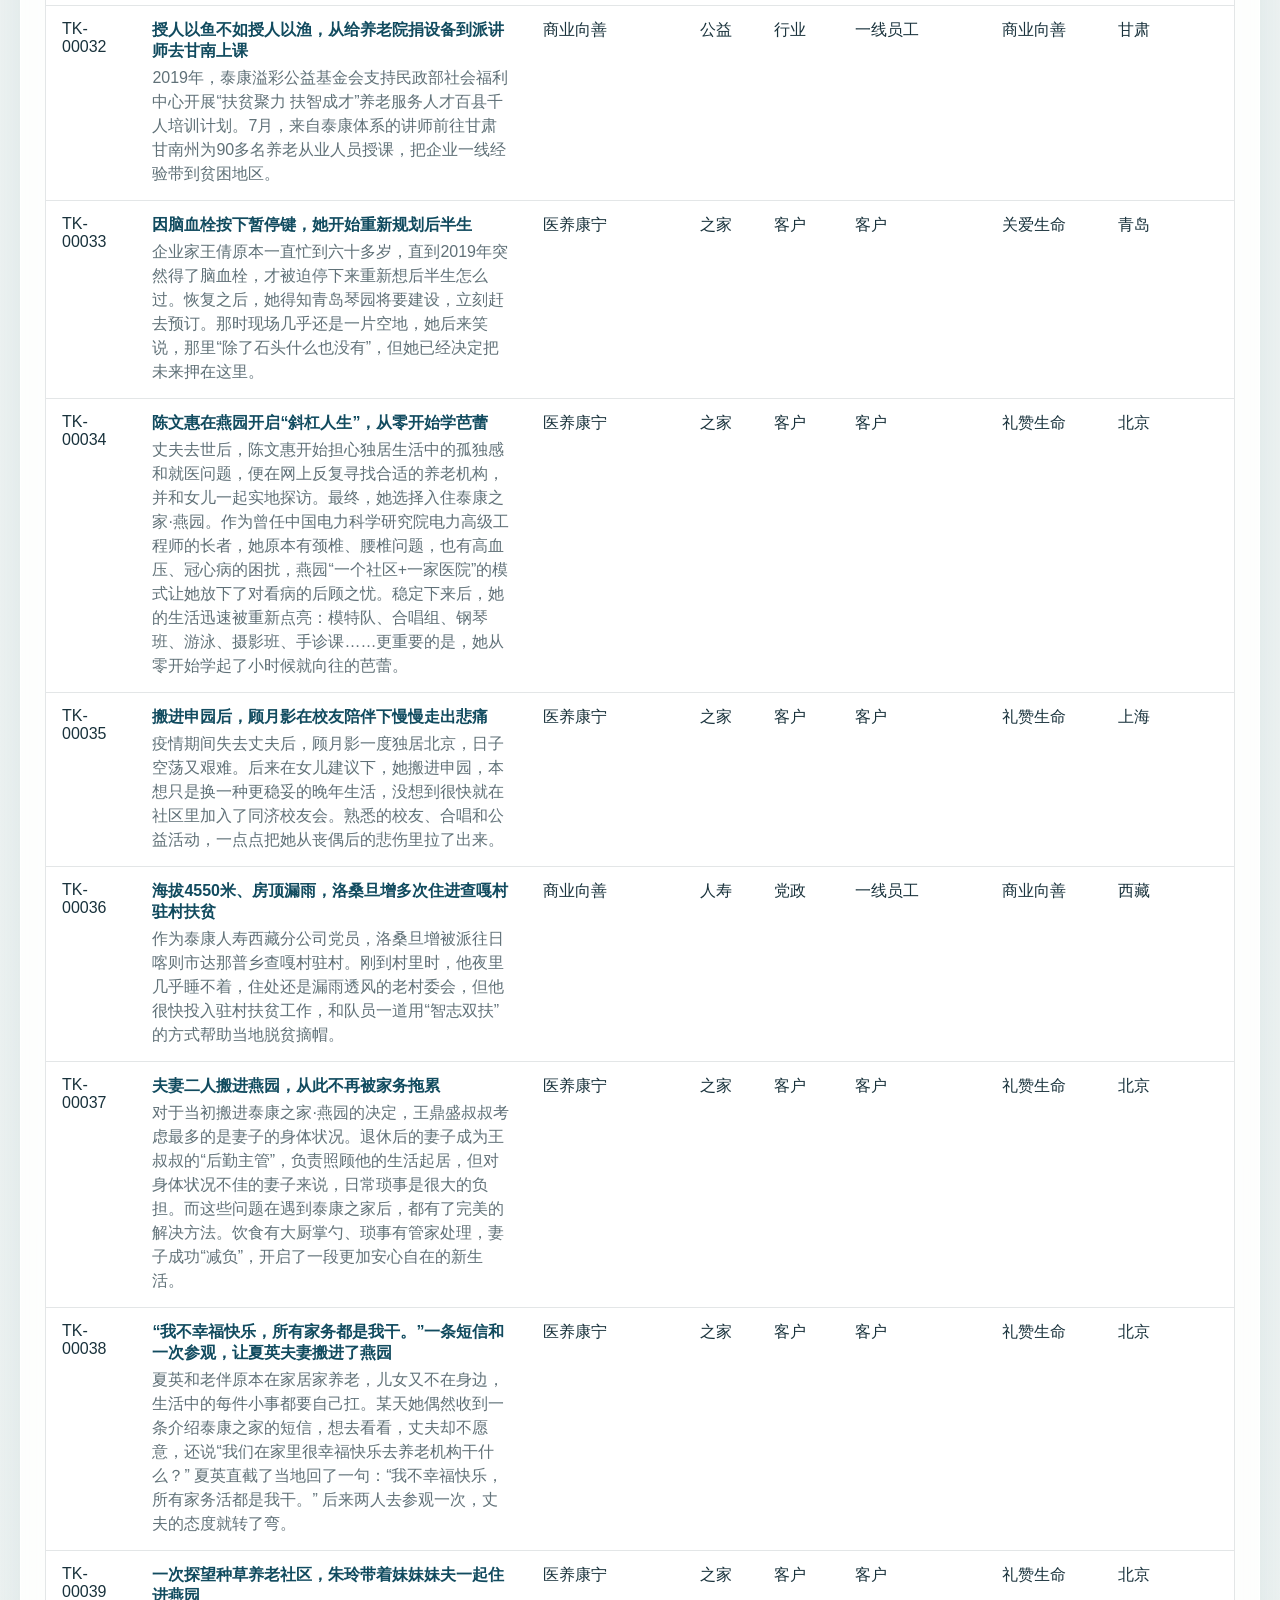
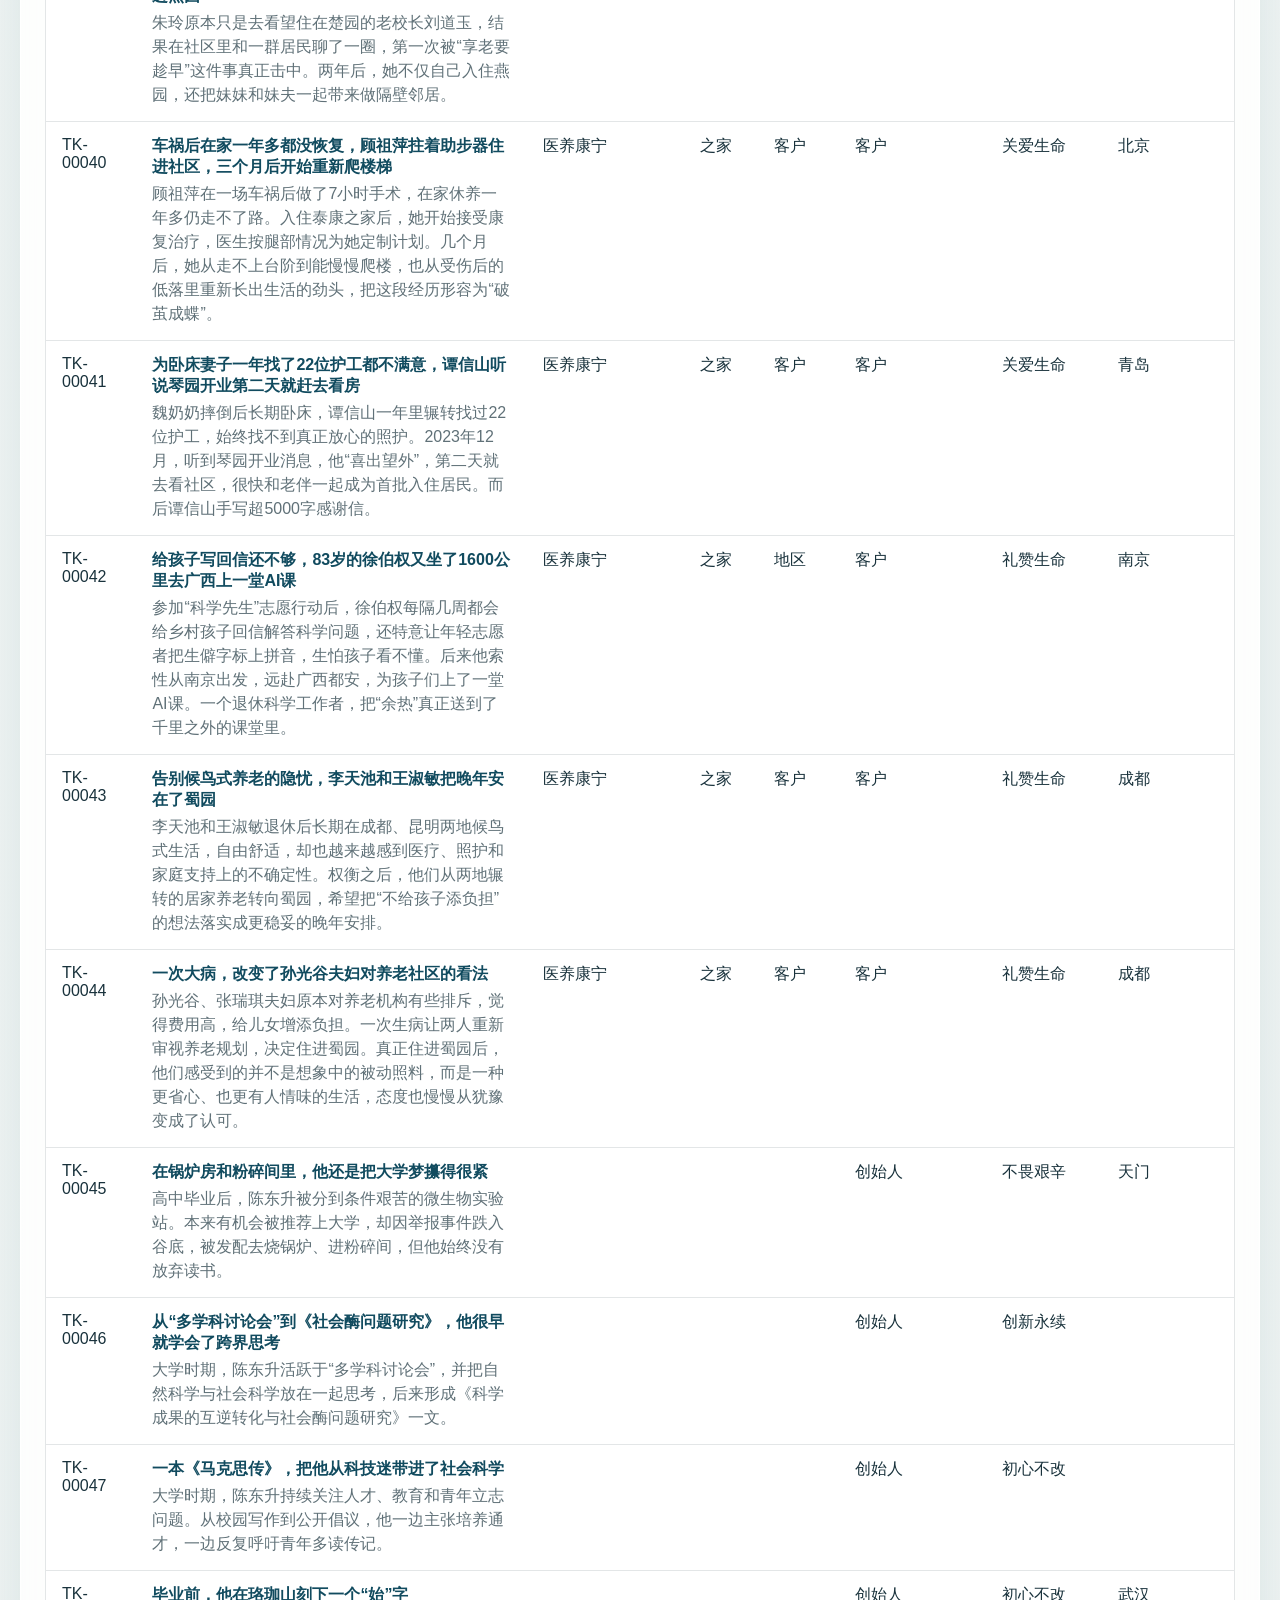
==== commit 0c9f29ac: "Update dashboard data version date display" ====
--- a/index.html
+++ b/index.html
@@ -19,7 +19,7 @@
         <div class="hero-meta card">
           <p class="meta-label">数据来源</p>
           <p class="meta-value" id="source-file">-</p>
-          <p class="meta-label">最新修改时间</p>
+          <p class="meta-label">数据版本日期</p>
           <p class="meta-value" id="generated-at">-</p>
         </div>
       </header>
@@ -206,7 +206,7 @@
       </main>
     </div>
 
-    <script src="./data/story-data.js"></script>
-    <script src="./assets/app.js"></script>
+    <script src="./data/story-data.js?v=20260618-3"></script>
+    <script src="./assets/app.js?v=20260618-3"></script>
   </body>
 </html>
